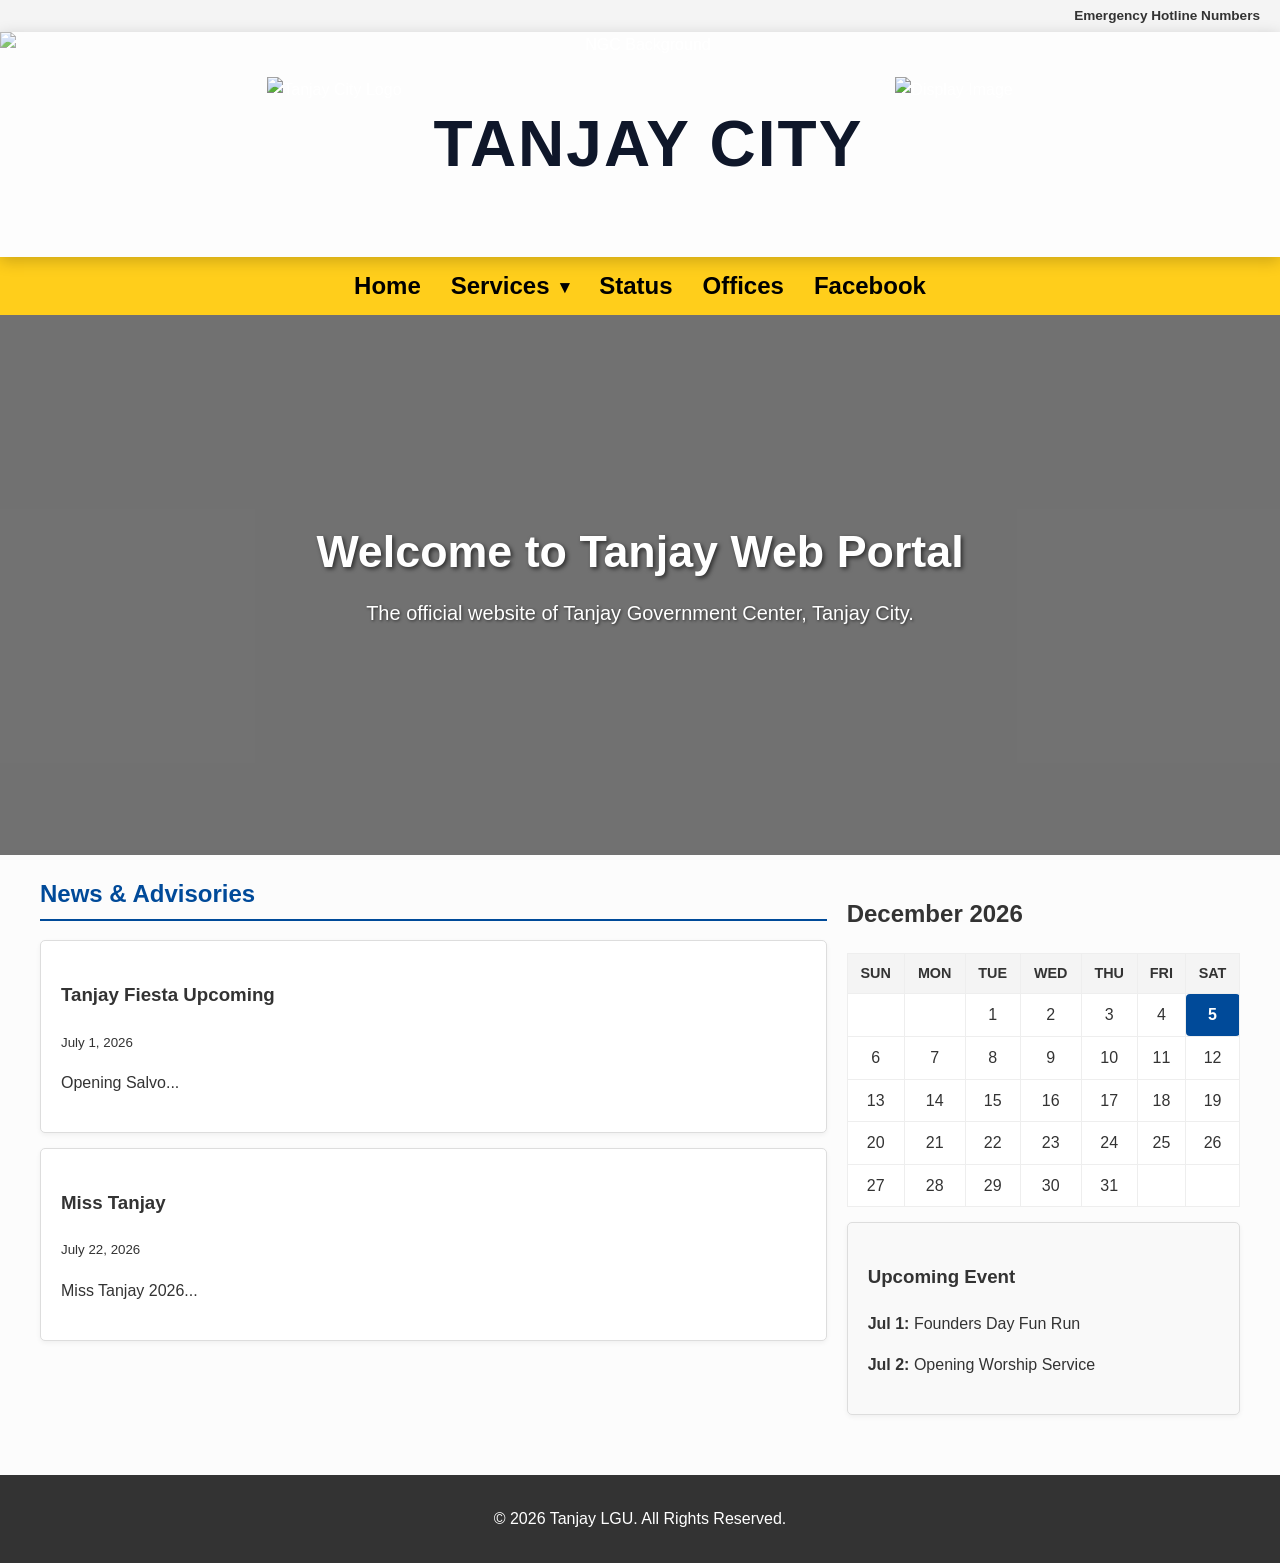
==== index.html @ e6c24093 "Update index.html" ====
<!DOCTYPE html>
<html lang="en">
<head>
    <meta charset="utf-8"/>
    <meta content="width=device-width, initial-scale=1.0" name="viewport"/>
    <title>Tanjay City | LGU Offices</title>
    <style>
        /* Base Styles */
        body { font-family: 'Segoe UI', Arial, sans-serif; margin: 0; padding: 0; line-height: 1.6; color: #333; background-color: #fcfcfc; }
        header, nav, section, footer { padding: 20px; }
        
        /* Top Utility Bar */
        .utility-bar { background: #f4f4f4; text-align: right; font-size: 0.85em; padding: 5px 20px; }
        .utility-bar a { color: #333; text-decoration: none; cursor: pointer; font-weight: bold; }
        .utility-bar a:hover { color: #d9534f; }
        
        /* --- Fixed Header Banner Container --- */
        .header-banner {
            position: relative; /* Allows the background image to anchor inside it safely */
            color: #ffffff;
            padding: 1vh 1.5vw;
            text-align: center;
            box-shadow: 0 4px 15px rgba(0, 0, 0, 0.2);
            display: flex; 
            align-items: center; 
            justify-content: center;
            height: 25vh; 
            box-sizing: border-box;
            overflow: hidden; /* Keeps the background image from spilling out of the borders */
        }

        /* Fixed Background Layer Placement */
        .header-banner .background {
            position: absolute;
            top: 0;
            left: 0;
            width: 100%;
            height: 100%;
            object-fit: cover; /* Fits the image beautifully without stretching it */
            z-index: 1; /* Sits at the bottom */
        }

        /* Subtle Light Dimmer Over the Background to ensure Text Readability */
        .header-banner::before {
            content: "";
            position: absolute;
            top: 0;
            left: 0;
            width: 100%;
            height: 100%;
            background: rgba(255, 255, 255, 0.25); 
            z-index: 2; /* Sits directly above the image */
        }

        /* Foreground Content Controls (Logos and Title) */
        .header-logo-left,
        .header-text,
        .header-logo-right {
            position: relative;
            z-index: 3; /* Forces branding to float perfectly on top */
        }

        .header-text {
            font-size: 5vw; 
            font-weight: bold; 
            letter-spacing: 2px; 
            font-family: 'Segoe UI', Impact, Arial, sans-serif; 
            color: #0f172a; /* Sleek dark blue/slate color so it stands out */
            display: flex;
            align-items: center;
            margin: 0;
            text-shadow: 1px 1px 3px rgba(255, 255, 255, 0.9); /* Gives text a light glow to remain readable over graphics */
        }

        .header-logo-left { 
            height: 15vh; 
            margin-right: 2.5vw; 
        }
        
        .header-logo-right { 
            height: 15vh; 
            margin-left: 2.5vw; 
        }

        /* Navigation */
        nav { background: #FFCE1B; color: white; display: flex; justify-content: center; align-items: center; padding: 10px 20px; }
        nav ul { list-style: none; display: flex; gap: 30px; margin: 0; padding: 0; align-items: center; }
        nav ul li a { color: black; text-decoration: none; font-weight: bold; font-size: 1.5em; transition: color 0.2s; }
        nav ul li a:hover { color: #004a99; }
        
        /* --- Video Background Hero Section --- */
        .featured { 
            position: relative;
            min-height: 60vh; 
            display: flex;
            flex-direction: column;
            justify-content: center;
            align-items: center;
            text-align: center; 
            color: white; 
            overflow: hidden; 
            padding: 60px 20px;
            box-sizing: border-box;
        }

        .video-stream-panel {
            position: absolute;
            top: 0;
            left: 0;
            width: 100%;
            height: 100%;
            z-index: 1;
        }

        .video-stream-panel video {
            width: 100%;
            height: 100%;
            object-fit: cover; 
        }

        /* Dark Overlay Filter layer to make white text pop */
        .featured::before {
            content: "";
            position: absolute;
            top: 0;
            left: 0;
            width: 100%;
            height: 100%;
            background: rgba(0, 0, 0, 0.55); 
            z-index: 2;
        }

        /* Keeps Content layered securely on top of the video canvas */
        .featured h1, 
        .featured p, 
        .featured .btn-container {
            position: relative;
            z-index: 3; 
        }

        .featured h1 { 
            font-size: 2.8em; 
            margin: 0 0 10px 0; 
            text-shadow: 2px 2px 4px rgba(0, 0, 0, 0.6); 
        }

        .featured p { 
            font-size: 1.25em; 
            margin: 0 0 25px 0; 
            text-shadow: 1px 1px 3px rgba(0, 0, 0, 0.6); 
        }

        .hero-btn {
            padding: 12px 24px; 
            background: #d9534f; 
            border: none; 
            cursor: pointer; 
            font-weight: bold; 
            font-size: 1em; 
            border-radius: 4px; 
            box-shadow: 0 2px 5px rgba(0,0,0,0.3);
        }
        .hero-btn a {
            color: white; 
            text-decoration: none;
        }
        
        /* Main Content Grid */
        .container { display: grid; grid-template-columns: 2fr 1fr; gap: 20px; padding: 20px; max-width: 1200px; margin: 0 auto; }
        .card { border: 1px solid #ddd; padding: 20px; border-radius: 5px; background: white; box-shadow: 0 2px 5px rgba(0,0,0,0.05); }
        main h2 { margin-top: 0; color: #004a99; border-bottom: 2px solid #004a99; padding-bottom: 5px; }
        
        /* Calendar/Events Styling */
        .calendar-table { width: 100%; border-collapse: collapse; margin-top: 10px; background: white; }
        .calendar-table td, .calendar-table th { border: 1px solid #eee; padding: 8px; text-align: center; }
        .calendar-table th { background-color: #f4f4f4; font-size: 0.9em; color: #333; }
        
        /* Highlight Style for Today */
        .calendar-table td.today {
            background-color: #004a99;
            color: white;
            font-weight: bold;
            border-radius: 4px;
        }
        
        /* --- Popup Modal Styles --- */
        .modal {
            display: none; 
            position: fixed; 
            z-index: 1000; 
            left: 0;
            top: 0;
            width: 100%; 
            height: 100%; 
            background-color: rgba(0,0,0,0.7); 
            justify-content: center;
            align-items: center;
        }
        .modal-content {
            background-color: #fff;
            padding: 15px;
            border-radius: 8px;
            max-width: 90%;
            max-height: 85vh;
            position: relative;
            box-shadow: 0 5px 15px rgba(0,0,0,0.3);
            text-align: center;
        }
        .modal-content img {
            max-width: 100%;
            max-height: 75vh;
            display: block;
            border-radius: 4px;
        }
        .close-btn {
            position: absolute;
            top: -15px;
            right: -15px;
            background: #d9534f;
            color: white;
            border: none;
            border-radius: 50%;
            width: 35px;
            height: 35px;
            font-size: 1.2em;
            font-weight: bold;
            cursor: pointer;
            box-shadow: 0 2px 5px rgba(0,0,0,0.2);
        }

        /* --- Dropdown Core Navigation Styling --- */
        nav ul li {
            position: relative; /* Gives the sub-menu an absolute positioning anchor */
            display: inline-block;
        }

        /* Style the little downward arrow helper icon */
        .arrow {
            font-size: 0.75em;
            margin-left: 4px;
            vertical-align: middle;
        }

        /* Hidden Dropdown Box Menu Wrapper */
        .dropdown-content {
            display: none; /* Keeps it hidden until user actions trigger it */
            position: absolute;
            background-color: #ffffff;
            min-width: 200px;
            box-shadow: 0px 8px 16px rgba(0,0,0,0.15);
            border-radius: 4px;
            top: 100%; /* Spawns it right underneath the parent button */
            left: 0;
            z-index: 100; /* Makes sure it floats way above any hero section or text grid below */
            overflow: hidden;
        }

        /* Individual Links inside the Dropdown Panel */
        .dropdown-content a {
            color: #333333 !important; /* Forces dark readable text over white panel background */
            padding: 12px 16px;
            text-decoration: none;
            display: block;
            font-size: 0.95em !important; /* Slightly smaller cleaner text than header titles */
            font-weight: normal !important;
            text-align: left;
            transition: background-color 0.2s ease;
            border-bottom: 1px solid #f0f0f0;
        }

        /* Removes line constraint on final link option inside panel */
        .dropdown-content a:last-child {
            border-bottom: none;
        }

        /* Hover effect on internal items */
        .dropdown-content a:hover {
            background-color: #f4f4f4;
            color: #004a99 !important; /* Changes text to theme blue on select hover */
        }

        /* Show the dropdown menu panel when hovering mouse cursor over the parent item */
        .dropdown:hover .dropdown-content {
            display: block;
        }

        /* Keep main item color stable while looking through list choices */
        .dropdown:hover .dropbtn {
            color: #004a99; /* Text switches highlight shade to blue overlay over gold bar background */
        }
        
        /* Footer */
        footer { background: #333; color: white; text-align: center; padding: 15px; margin-top: 40px; }
    </style>
</head>
<body>
    <!-- Top Utility Bar -->
    <div class="utility-bar">
        <a id="hotline-trigger">Emergency Hotline Numbers</a>
    </div>

    <!-- Header Banner Layout Block -->
    <header class="header-banner">
        <!-- Background Layer -->
        <img alt="NGC Background" class="background" src="https://i.imgur.com/U26gio6.jpeg"/>
        <!-- Foreground Visual Layer -->
        <img alt="Tanjay City Logo" class="header-logo-left" src="https://i.imgur.com/vXFYds0.png"/>
        <h1 class="header-text">TANJAY CITY</h1>
        <img alt="Display Image" class="header-logo-right" src="https://i.imgur.com/T9ymS5A.png"/>
    </header>

    <!-- Navigation Menu -->
    <nav>
        <ul>
            <li>
                <a href="https://jastine2010.github.io/tanjaylguportal/">Home</a>
            </li>
            <li class="dropdown">
                <a class="dropbtn" href="#">Services <span class="arrow">▾</span></a>
                <div class="dropdown-content">
                    <a href="https://script.google.com/macros/s/AKfycbyDTD_H4r44m_YBBRJgT4zbfF492GjDjPJpaq6e3dwmfSmiAVo1jAPCgNR4InbWhKlqfQ/exec" rel="noopener noreferrer" target="_blank">1. Check in</a>
                    <a href="https://script.google.com/macros/s/AKfycbyDTD_H4r44m_YBBRJgT4zbfF492GjDjPJpaq6e3dwmfSmiAVo1jAPCgNR4InbWhKlqfQ/exec?page=monitor" rel="noopener noreferrer" target="_blank">2. Queue</a>
                </div>
            </li>
            <li>
                <a href="#">Status</a>
            </li>
            <li>
                <a href="https://jastine2010.github.io/tanjaylguportal/office.html" rel="noopener noreferrer" target="_blank">Offices</a>
            </li>
            <li>
                <a href="https://www.facebook.com/OrlinoPepe" target="_blank">Facebook</a>
            </li>
        </ul>
    </nav>

    <!-- Video Hero Section Area -->
    <section class="featured">
        <div class="video-stream-panel">
            <video autoplay id="tanjayHymnVideo" loop muted playsinline>
                <source src="https://www.dropbox.com/scl/fi/sgt1urshb1cze6ee0le3a/NGC.mp4?rlkey=gkam4h6v40oewkpb74sz9y3fw&amp;st=ze09bomr&amp;raw=1" type="video/mp4"/>
                Your browser does not support the video tag.
            </video>
        </div>
        <h1>Welcome to Tanjay Web Portal</h1>
        <p>The official website of Tanjay Government Center, Tanjay City.</p>
    </section>

    <!-- Main Dynamic Container Grid Content -->
    <div class="container">
        <main>
            <h2>News &amp; Advisories</h2>
            <div class="card">
                <h3>Tanjay Fiesta Upcoming</h3>
                <p><small>July 1, 2026</small></p>
                <p>Opening Salvo...</p>
            </div>
            <div class="card" style="margin-top: 15px;">
                <h3>Miss Tanjay</h3>
                <p><small>July 22, 2026</small></p>
                <p>Miss Tanjay 2026...</p>
            </div>
        </main>
        
        <aside>
            <h2 id="calendar-month-year">Calendar</h2>
            <table class="calendar-table">
                <thead>
                    <tr>
                        <th>SUN</th>
                        <th>MON</th>
                        <th>TUE</th>
                        <th>WED</th>
                        <th>THU</th>
                        <th>FRI</th>
                        <th>SAT</th>
                    </tr>
                </thead>
                <tbody id="calendar-body"></tbody>
            </table>
            <div class="card" style="margin-top: 15px; background: #f9f9f9;">
                <h3>Upcoming Event</h3>
                <p><strong>Jul 1:</strong> Founders Day Fun Run</p>
                <p><strong>Jul 2:</strong> Opening Worship Service</p>
            </div>
        </aside>
    </div>

    <!-- Hidden Activation Modal Wrapper -->
    <div class="modal" id="hotline-modal">
        <div class="modal-content">
            <button class="close-btn" id="close-modal">×</button>
            <img alt="Emergency Hotline Numbers" src="https://i.imgur.com/g1ypPb7.jpeg"/>
        </div>
    </div>

    <footer>
        <p>© 2026 Tanjay LGU. All Rights Reserved.</p>
    </footer>

    <!-- Logic Engine Script -->
    <script src="js/script.js"></script>
    <script>
        document.addEventListener("DOMContentLoaded", function() {
            // --- Modal Activation Elements & Logic ---
            const modal = document.getElementById("hotline-modal");
            const trigger = document.getElementById("hotline-trigger");
            const closeBtn = document.getElementById("close-modal");

            trigger.addEventListener("click", function(e) {
                e.preventDefault();
                modal.style.display = "flex";
            });

            closeBtn.addEventListener("click", function() {
                modal.style.display = "none";
            });

            window.addEventListener("click", function(e) {
                if (e.target === modal) {
                    modal.style.display = "none";
                }
            });

            // --- Dynamic Auto-Calendar Logic Engine ---
            const now = new Date();
            const year = now.getFullYear();
            const month = now.getMonth(); 
            const today = now.getDate();

            const monthNames = ["January", "February", "March", "April", "May", "June", 
                                "July", "August", "September", "October", "November", "December"];
            
            document.getElementById("calendar-month-year").textContent = `${monthNames[month]} ${year}`;

            const calendarBody = document.getElementById("calendar-body");
            calendarBody.innerHTML = ""; 

            const firstDayIndex = new Date(year, month, 1).getDay();
            const totalDays = new Date(year, month + 1, 0).getDate();

            let dateCounter = 1;
            
            for (let i = 0; i < 6; i++) {
                let row = document.createElement("tr");
                let hasCells = false;

                for (let j = 0; j < 7; j++) {
                    let cell = document.createElement("td");

                    if (i === 0 && j < firstDayIndex) {
                        cell.textContent = "";
                    } else if (dateCounter > totalDays) {
                        cell.textContent = "";
                    } else {
                        cell.textContent = dateCounter;
                        
                        if (dateCounter === today) {
                            cell.classList.add("today");
                        }
                        dateCounter++;
                        hasCells = true;
                    }
                    row.appendChild(cell);
                }

                if (hasCells || i === 0) {
                    calendarBody.appendChild(row);
                }
                if (dateCounter > totalDays) break;
            }
        });
    </script>
</body>
</html>
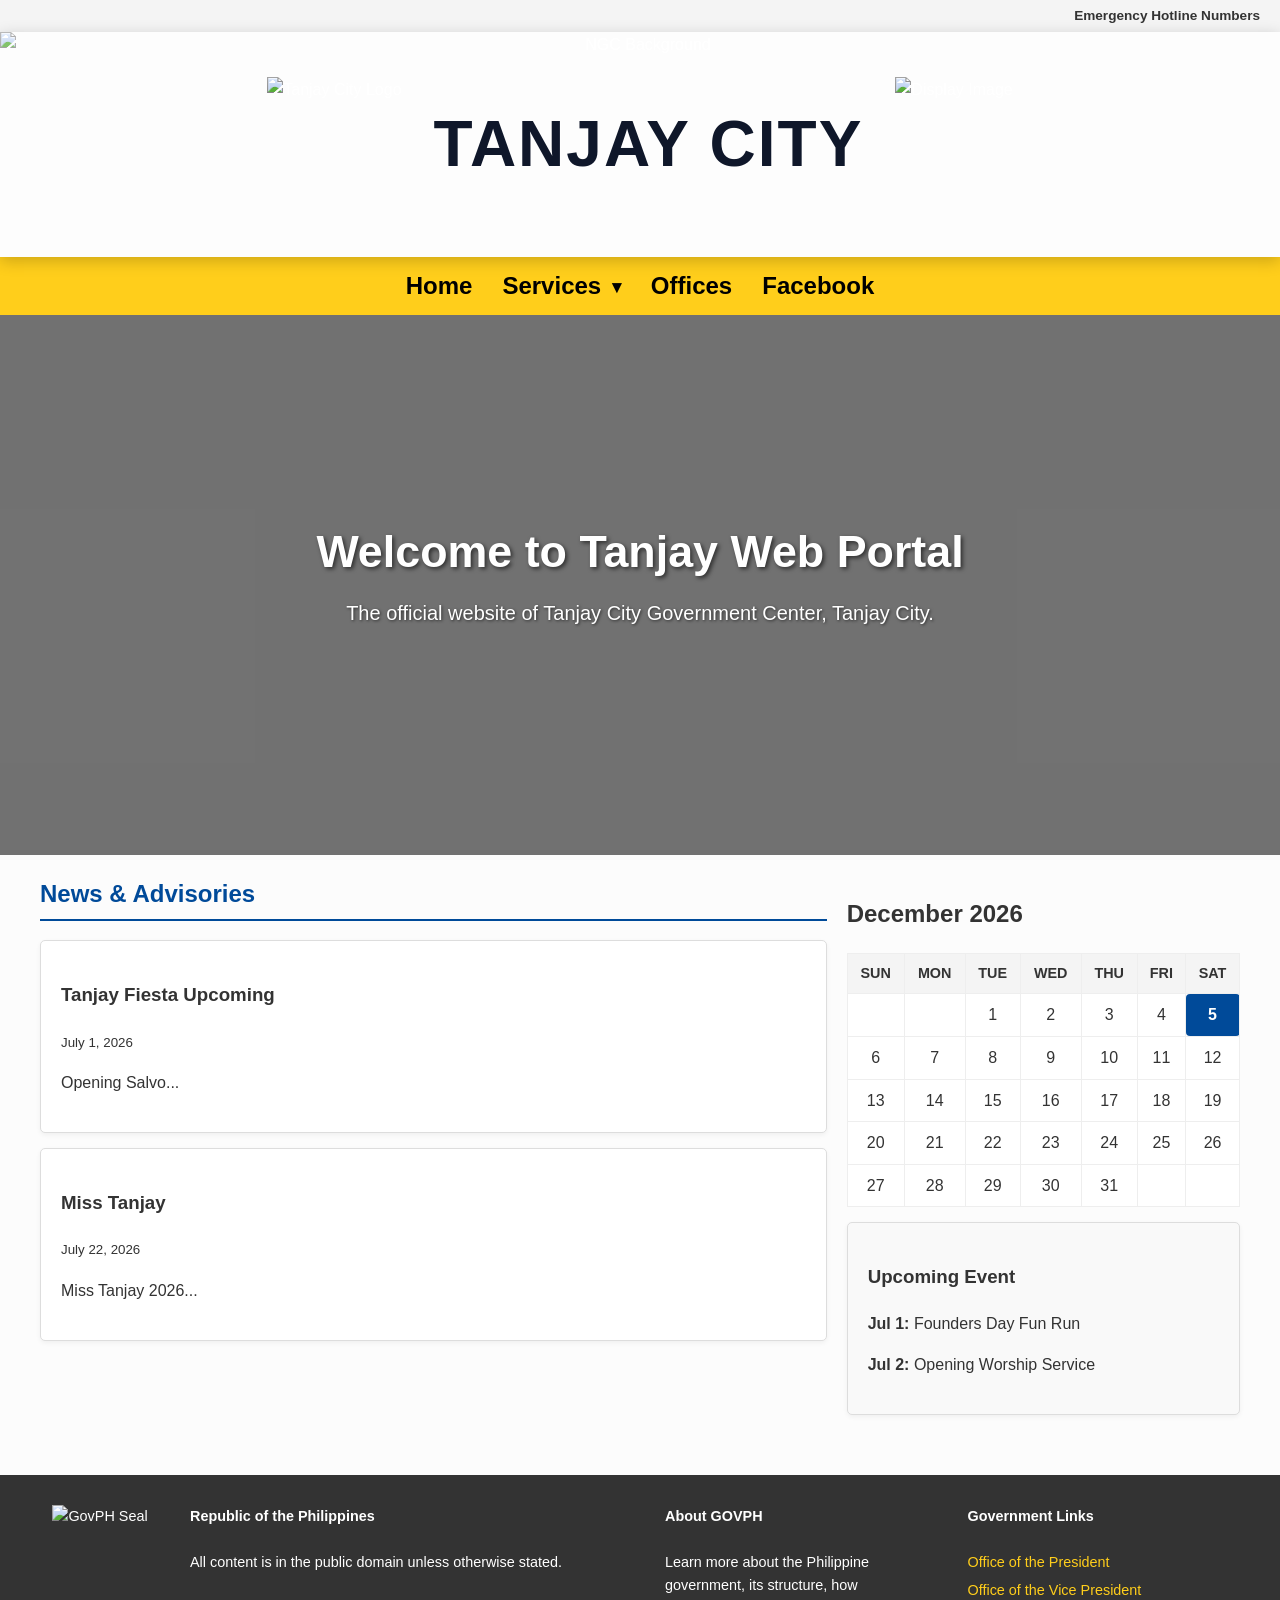
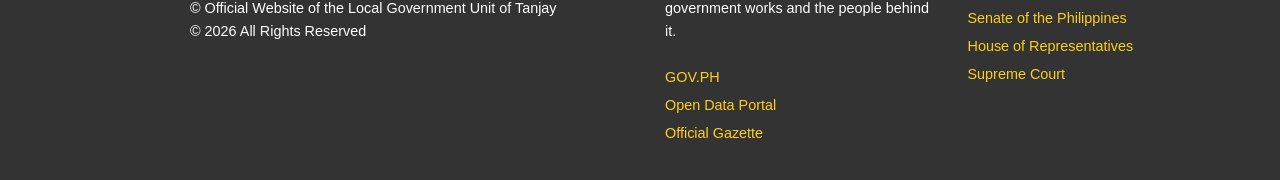
==== commit 0fc36f22: "Update index.html" ====
--- a/index.html
+++ b/index.html
@@ -1,8 +1,8 @@
 <!DOCTYPE html>
 <html lang="en">
 <head>
-    <meta charset="utf-8"/>
-    <meta content="width=device-width, initial-scale=1.0" name="viewport"/>
+    <meta charset="UTF-8">
+    <meta name="viewport" content="width=device-width, initial-scale=1.0">
     <title>Tanjay City | LGU Offices</title>
     <style>
         /* Base Styles */
@@ -16,7 +16,7 @@
         
         /* --- Fixed Header Banner Container --- */
         .header-banner {
-            position: relative; /* Allows the background image to anchor inside it safely */
+            position: relative;
             color: #ffffff;
             padding: 1vh 1.5vw;
             text-align: center;
@@ -26,7 +26,7 @@
             justify-content: center;
             height: 25vh; 
             box-sizing: border-box;
-            overflow: hidden; /* Keeps the background image from spilling out of the borders */
+            overflow: hidden;
         }
 
         /* Fixed Background Layer Placement */
@@ -36,11 +36,11 @@
             left: 0;
             width: 100%;
             height: 100%;
-            object-fit: cover; /* Fits the image beautifully without stretching it */
-            z-index: 1; /* Sits at the bottom */
-        }
-
-        /* Subtle Light Dimmer Over the Background to ensure Text Readability */
+            object-fit: cover;
+            z-index: 1;
+        }
+
+        /* Subtle Light Dimmer Over the Background */
         .header-banner::before {
             content: "";
             position: absolute;
@@ -49,15 +49,13 @@
             width: 100%;
             height: 100%;
             background: rgba(255, 255, 255, 0.25); 
-            z-index: 2; /* Sits directly above the image */
+            z-index: 2;
         }
 
         /* Foreground Content Controls (Logos and Title) */
-        .header-logo-left,
-        .header-text,
-        .header-logo-right {
+        .header-logo-left, .header-text, .header-logo-right {
             position: relative;
-            z-index: 3; /* Forces branding to float perfectly on top */
+            z-index: 3;
         }
 
         .header-text {
@@ -65,24 +63,17 @@
             font-weight: bold; 
             letter-spacing: 2px; 
             font-family: 'Segoe UI', Impact, Arial, sans-serif; 
-            color: #0f172a; /* Sleek dark blue/slate color so it stands out */
+            color: #0f172a;
             display: flex;
             align-items: center;
             margin: 0;
-            text-shadow: 1px 1px 3px rgba(255, 255, 255, 0.9); /* Gives text a light glow to remain readable over graphics */
-        }
-
-        .header-logo-left { 
-            height: 15vh; 
-            margin-right: 2.5vw; 
-        }
-        
-        .header-logo-right { 
-            height: 15vh; 
-            margin-left: 2.5vw; 
-        }
-
-        /* Navigation */
+            text-shadow: 1px 1px 3px rgba(255, 255, 255, 0.9);
+        }
+
+        .header-logo-left { height: 15vh; margin-right: 2.5vw; }
+        .header-logo-right { height: 15vh; margin-left: 2.5vw; }
+
+        /* Navigation Menu Options */
         nav { background: #FFCE1B; color: white; display: flex; justify-content: center; align-items: center; padding: 10px 20px; }
         nav ul { list-style: none; display: flex; gap: 30px; margin: 0; padding: 0; align-items: center; }
         nav ul li a { color: black; text-decoration: none; font-weight: bold; font-size: 1.5em; transition: color 0.2s; }
@@ -118,7 +109,6 @@
             object-fit: cover; 
         }
 
-        /* Dark Overlay Filter layer to make white text pop */
         .featured::before {
             content: "";
             position: absolute;
@@ -130,10 +120,7 @@
             z-index: 2;
         }
 
-        /* Keeps Content layered securely on top of the video canvas */
-        .featured h1, 
-        .featured p, 
-        .featured .btn-container {
+        .featured h1, .featured p {
             position: relative;
             z-index: 3; 
         }
@@ -149,207 +136,102 @@
             margin: 0 0 25px 0; 
             text-shadow: 1px 1px 3px rgba(0, 0, 0, 0.6); 
         }
-
-        .hero-btn {
-            padding: 12px 24px; 
-            background: #d9534f; 
-            border: none; 
-            cursor: pointer; 
-            font-weight: bold; 
-            font-size: 1em; 
-            border-radius: 4px; 
-            box-shadow: 0 2px 5px rgba(0,0,0,0.3);
-        }
-        .hero-btn a {
-            color: white; 
-            text-decoration: none;
-        }
-        
-        /* Main Content Grid */
+        
+        /* Main Grid Content Layout */
         .container { display: grid; grid-template-columns: 2fr 1fr; gap: 20px; padding: 20px; max-width: 1200px; margin: 0 auto; }
         .card { border: 1px solid #ddd; padding: 20px; border-radius: 5px; background: white; box-shadow: 0 2px 5px rgba(0,0,0,0.05); }
         main h2 { margin-top: 0; color: #004a99; border-bottom: 2px solid #004a99; padding-bottom: 5px; }
         
-        /* Calendar/Events Styling */
+        /* Calendar Framework Styles */
         .calendar-table { width: 100%; border-collapse: collapse; margin-top: 10px; background: white; }
         .calendar-table td, .calendar-table th { border: 1px solid #eee; padding: 8px; text-align: center; }
-        .calendar-table th { background-color: #f4f4f4; font-size: 0.9em; color: #333; }
-        
-        /* Highlight Style for Today */
-        .calendar-table td.today {
-            background-color: #004a99;
-            color: white;
-            font-weight: bold;
-            border-radius: 4px;
-        }
-        
-        /* --- Popup Modal Styles --- */
+        .calendar-table th { background-color: #f4f4f4; font-size: 0.9em; }
+        .calendar-table td.today { background-color: #004a99; color: white; font-weight: bold; border-radius: 4px; }
+        
+        /* Modal Window Layout */
         .modal {
-            display: none; 
-            position: fixed; 
-            z-index: 1000; 
-            left: 0;
-            top: 0;
-            width: 100%; 
-            height: 100%; 
-            background-color: rgba(0,0,0,0.7); 
-            justify-content: center;
-            align-items: center;
+            display: none; position: fixed; z-index: 1000; left: 0; top: 0; width: 100%; height: 100%; 
+            background-color: rgba(0,0,0,0.7); justify-content: center; align-items: center;
         }
         .modal-content {
-            background-color: #fff;
-            padding: 15px;
-            border-radius: 8px;
-            max-width: 90%;
-            max-height: 85vh;
-            position: relative;
-            box-shadow: 0 5px 15px rgba(0,0,0,0.3);
-            text-align: center;
-        }
-        .modal-content img {
-            max-width: 100%;
-            max-height: 75vh;
-            display: block;
-            border-radius: 4px;
-        }
+            background-color: #fff; padding: 15px; border-radius: 8px; max-width: 90%; max-height: 85vh;
+            position: relative; box-shadow: 0 5px 15px rgba(0,0,0,0.3); text-align: center;
+        }
+        .modal-content img { max-width: 100%; max-height: 75vh; display: block; border-radius: 4px; }
         .close-btn {
-            position: absolute;
-            top: -15px;
-            right: -15px;
-            background: #d9534f;
-            color: white;
-            border: none;
-            border-radius: 50%;
-            width: 35px;
-            height: 35px;
-            font-size: 1.2em;
-            font-weight: bold;
-            cursor: pointer;
-            box-shadow: 0 2px 5px rgba(0,0,0,0.2);
-        }
-
-        /* --- Dropdown Core Navigation Styling --- */
-        nav ul li {
-            position: relative; /* Gives the sub-menu an absolute positioning anchor */
-            display: inline-block;
-        }
-
-        /* Style the little downward arrow helper icon */
-        .arrow {
-            font-size: 0.75em;
-            margin-left: 4px;
-            vertical-align: middle;
-        }
-
-        /* Hidden Dropdown Box Menu Wrapper */
+            position: absolute; top: -15px; right: -15px; background: #d9534f; color: white; border: none;
+            border-radius: 50%; width: 35px; height: 35px; font-size: 1.2em; font-weight: bold; cursor: pointer;
+        }
+
+        /* Dropdown Navigation System */
+        nav ul li { position: relative; display: inline-block; }
+        .arrow { font-size: 0.75em; margin-left: 4px; vertical-align: middle; }
         .dropdown-content {
-            display: none; /* Keeps it hidden until user actions trigger it */
-            position: absolute;
-            background-color: #ffffff;
-            min-width: 200px;
-            box-shadow: 0px 8px 16px rgba(0,0,0,0.15);
-            border-radius: 4px;
-            top: 100%; /* Spawns it right underneath the parent button */
-            left: 0;
-            z-index: 100; /* Makes sure it floats way above any hero section or text grid below */
-            overflow: hidden;
-        }
-
-        /* Individual Links inside the Dropdown Panel */
+            display: none; position: absolute; background-color: #ffffff; min-width: 200px;
+            box-shadow: 0px 8px 16px rgba(0,0,0,0.15); border-radius: 4px; top: 100%; left: 0; z-index: 100; overflow: hidden;
+        }
         .dropdown-content a {
-            color: #333333 !important; /* Forces dark readable text over white panel background */
-            padding: 12px 16px;
-            text-decoration: none;
-            display: block;
-            font-size: 0.95em !important; /* Slightly smaller cleaner text than header titles */
-            font-weight: normal !important;
-            text-align: left;
-            transition: background-color 0.2s ease;
-            border-bottom: 1px solid #f0f0f0;
-        }
-
-        /* Removes line constraint on final link option inside panel */
-        .dropdown-content a:last-child {
-            border-bottom: none;
-        }
-
-        /* Hover effect on internal items */
-        .dropdown-content a:hover {
-            background-color: #f4f4f4;
-            color: #004a99 !important; /* Changes text to theme blue on select hover */
-        }
-
-        /* Show the dropdown menu panel when hovering mouse cursor over the parent item */
-        .dropdown:hover .dropdown-content {
-            display: block;
-        }
-
-        /* Keep main item color stable while looking through list choices */
-        .dropdown:hover .dropbtn {
-            color: #004a99; /* Text switches highlight shade to blue overlay over gold bar background */
-        }
-        
-        /* Footer */
-        footer { background: #333; color: white; text-align: center; padding: 15px; margin-top: 40px; }
+            color: #333333 !important; padding: 12px 16px; text-decoration: none; display: block;
+            font-size: 0.95em !important; font-weight: normal !important; text-align: left; border-bottom: 1px solid #f0f0f0;
+        }
+        .dropdown-content a:last-child { border-bottom: none; }
+        .dropdown-content a:hover { background-color: #f4f4f4; color: #004a99 !important; }
+        .dropdown:hover .dropdown-content { display: block; }
+        .dropdown:hover .dropbtn { color: #004a99; }
+
+        /* GovPH Multi-column Footer Layout Styling */
+        footer { background: #333; color: white; padding: 30px 20px; margin-top: 40px; font-size: 0.9em; }
+        .govph { display: flex; flex-wrap: wrap; gap: 30px; max-width: 1200px; margin: 0 auto; text-align: left; }
+        .govph .columna { flex: 0 1 120px; text-align: center; }
+        .govph .columna img { max-width: 100px; height: auto; }
+        .govph .columnb { flex: 2 1 300px; }
+        .govph .columnc, .govph .columnd { flex: 1 1 200px; }
+        .govph a { color: #FFCE1B; text-decoration: none; display: inline-block; margin-bottom: 5px; }
+        .govph a:hover { text-decoration: underline; }
     </style>
 </head>
 <body>
-    <!-- Top Utility Bar -->
+
     <div class="utility-bar">
         <a id="hotline-trigger">Emergency Hotline Numbers</a>
     </div>
 
-    <!-- Header Banner Layout Block -->
     <header class="header-banner">
-        <!-- Background Layer -->
-        <img alt="NGC Background" class="background" src="https://i.imgur.com/U26gio6.jpeg"/>
-        <!-- Foreground Visual Layer -->
-        <img alt="Tanjay City Logo" class="header-logo-left" src="https://i.imgur.com/vXFYds0.png"/>
+        <img src="https://i.imgur.com/U26gio6.jpeg" alt="NGC Background" class="background">
+        <img src="https://i.imgur.com/vXFYds0.png" alt="Tanjay City Logo" class="header-logo-left">
         <h1 class="header-text">TANJAY CITY</h1>
-        <img alt="Display Image" class="header-logo-right" src="https://i.imgur.com/T9ymS5A.png"/>
+        <img src="https://i.imgur.com/T9ymS5A.png" alt="Display Image" class="header-logo-right">
     </header>
 
-    <!-- Navigation Menu -->
     <nav>
         <ul>
-            <li>
-                <a href="https://jastine2010.github.io/tanjaylguportal/">Home</a>
-            </li>
+            <li><a href="https://jastine2010.github.io/tanjaylguportal/">Home</a></li>
             <li class="dropdown">
-                <a class="dropbtn" href="#">Services <span class="arrow">▾</span></a>
+                <a href="#" class="dropbtn">Services <span class="arrow">&#9662;</span></a>
                 <div class="dropdown-content">
-                    <a href="https://script.google.com/macros/s/AKfycbyDTD_H4r44m_YBBRJgT4zbfF492GjDjPJpaq6e3dwmfSmiAVo1jAPCgNR4InbWhKlqfQ/exec" rel="noopener noreferrer" target="_blank">1. Check in</a>
-                    <a href="https://script.google.com/macros/s/AKfycbyDTD_H4r44m_YBBRJgT4zbfF492GjDjPJpaq6e3dwmfSmiAVo1jAPCgNR4InbWhKlqfQ/exec?page=monitor" rel="noopener noreferrer" target="_blank">2. Queue</a>
+                    <a href="https://script.google.com/macros/s/AKfycbyDTD_H4r44m_YBBRJgT4zbfF492GjDjPJpaq6e3dwmfSmiAVo1jAPCgNR4InbWhKlqfQ/exec" target="_blank" rel="noopener noreferrer">1. Check in</a>
+                    <a href="https://script.google.com/macros/s/AKfycbyDTD_H4r44m_YBBRJgT4zbfF492GjDjPJpaq6e3dwmfSmiAVo1jAPCgNR4InbWhKlqfQ/exec?page=monitor" target="_blank" rel="noopener noreferrer">2. Queue</a>
                 </div>
             </li>
-            <li>
-                <a href="#">Status</a>
-            </li>
-            <li>
-                <a href="https://jastine2010.github.io/tanjaylguportal/office.html" rel="noopener noreferrer" target="_blank">Offices</a>
-            </li>
-            <li>
-                <a href="https://www.facebook.com/OrlinoPepe" target="_blank">Facebook</a>
-            </li>
+            <li><a href="https://jastine2010.github.io/tanjaylguportal/office.html">Offices</a></li>
+            <li><a href="https://www.facebook.com/OrlinoPepe" target="_blank">Facebook</a></li>
         </ul>
     </nav>
 
-    <!-- Video Hero Section Area -->
     <section class="featured">
         <div class="video-stream-panel">
-            <video autoplay id="tanjayHymnVideo" loop muted playsinline>
-                <source src="https://www.dropbox.com/scl/fi/sgt1urshb1cze6ee0le3a/NGC.mp4?rlkey=gkam4h6v40oewkpb74sz9y3fw&amp;st=ze09bomr&amp;raw=1" type="video/mp4"/>
+            <video id="tanjayHymnVideo" playsinline autoplay muted loop>
+                <source src="https://www.dropbox.com/scl/fi/sgt1urshb1cze6ee0le3a/NGC.mp4?rlkey=gkam4h6v40oewkpb74sz9y3fw&st=ze09bomr&raw=1" type="video/mp4">
                 Your browser does not support the video tag.
             </video>
         </div>
         <h1>Welcome to Tanjay Web Portal</h1>
-        <p>The official website of Tanjay Government Center, Tanjay City.</p>
+        <p>The official website of Tanjay City Government Center, Tanjay City.</p>
     </section>
 
-    <!-- Main Dynamic Container Grid Content -->
     <div class="container">
         <main>
-            <h2>News &amp; Advisories</h2>
+            <h2>News & Advisories</h2>
             <div class="card">
                 <h3>Tanjay Fiesta Upcoming</h3>
                 <p><small>July 1, 2026</small></p>
@@ -361,20 +243,12 @@
                 <p>Miss Tanjay 2026...</p>
             </div>
         </main>
-        
+
         <aside>
             <h2 id="calendar-month-year">Calendar</h2>
             <table class="calendar-table">
                 <thead>
-                    <tr>
-                        <th>SUN</th>
-                        <th>MON</th>
-                        <th>TUE</th>
-                        <th>WED</th>
-                        <th>THU</th>
-                        <th>FRI</th>
-                        <th>SAT</th>
-                    </tr>
+                    <tr><th>SUN</th><th>MON</th><th>TUE</th><th>WED</th><th>THU</th><th>FRI</th><th>SAT</th></tr>
                 </thead>
                 <tbody id="calendar-body"></tbody>
             </table>
@@ -386,23 +260,45 @@
         </aside>
     </div>
 
-    <!-- Hidden Activation Modal Wrapper -->
-    <div class="modal" id="hotline-modal">
+    <div id="hotline-modal" class="modal">
         <div class="modal-content">
-            <button class="close-btn" id="close-modal">×</button>
-            <img alt="Emergency Hotline Numbers" src="https://i.imgur.com/g1ypPb7.jpeg"/>
+            <button class="close-btn" id="close-modal">&times;</button>
+            <img src="https://i.imgur.com/g1ypPb7.jpeg" alt="Emergency Hotline Numbers">
         </div>
     </div>
 
     <footer>
-        <p>© 2026 Tanjay LGU. All Rights Reserved.</p>
+        <div class="govph">
+            <div class="columna">
+                <img src="https://www.bayawancity.gov.ph/_images/republika.webp" alt="GovPH Seal">
+            </div>
+            <div class="columnb">
+                <strong>Republic of the Philippines</strong><br><br>
+                All content is in the public domain unless otherwise stated.<br><br>
+                © Official Website of the Local Government Unit of Tanjay<br>
+                © 2026 All Rights Reserved
+            </div>
+            <div class="columnc">
+                <strong>About GOVPH</strong><br><br>
+                Learn more about the Philippine government, its structure, how government works and the people behind it.<br><br>
+                <a href="https://www.gov.ph/">GOV.PH</a><br>
+                <a href="https://www.gov.ph/data">Open Data Portal</a><br>
+                <a href="https://www.officialgazette.gov.ph">Official Gazette</a>
+            </div>
+            <div class="columnd">
+                <strong>Government Links</strong><br><br>
+                <a href="https://op-proper.gov.ph/">Office of the President</a><br>
+                <a href="https://ovp.gov.ph/">Office of the Vice President</a><br>
+                <a href="https://www.senate.gov.ph/">Senate of the Philippines</a><br>
+                <a href="https://www.congress.gov.ph/">House of Representatives</a><br>
+                <a href="https://sc.judiciary.gov.ph/">Supreme Court</a>
+            </div>
+        </div>
     </footer>
 
-    <!-- Logic Engine Script -->
-    <script src="js/script.js"></script>
     <script>
         document.addEventListener("DOMContentLoaded", function() {
-            // --- Modal Activation Elements & Logic ---
+            // Hotlines Modal Logic
             const modal = document.getElementById("hotline-modal");
             const trigger = document.getElementById("hotline-trigger");
             const closeBtn = document.getElementById("close-modal");
@@ -411,62 +307,46 @@
                 e.preventDefault();
                 modal.style.display = "flex";
             });
-
             closeBtn.addEventListener("click", function() {
                 modal.style.display = "none";
             });
-
             window.addEventListener("click", function(e) {
-                if (e.target === modal) {
-                    modal.style.display = "none";
-                }
+                if (e.target === modal) { modal.style.display = "none"; }
             });
 
-            // --- Dynamic Auto-Calendar Logic Engine ---
+            // Dynamic Auto-Calendar Engine
             const now = new Date();
             const year = now.getFullYear();
             const month = now.getMonth(); 
             const today = now.getDate();
-
-            const monthNames = ["January", "February", "March", "April", "May", "June", 
-                                "July", "August", "September", "October", "November", "December"];
+            const monthNames = ["January", "February", "March", "April", "May", "June", "July", "August", "September", "October", "November", "December"];
             
             document.getElementById("calendar-month-year").textContent = `${monthNames[month]} ${year}`;
-
             const calendarBody = document.getElementById("calendar-body");
             calendarBody.innerHTML = ""; 
 
             const firstDayIndex = new Date(year, month, 1).getDay();
             const totalDays = new Date(year, month + 1, 0).getDate();
-
             let dateCounter = 1;
             
             for (let i = 0; i < 6; i++) {
                 let row = document.createElement("tr");
                 let hasCells = false;
-
                 for (let j = 0; j < 7; j++) {
                     let cell = document.createElement("td");
-
                     if (i === 0 && j < firstDayIndex) {
                         cell.textContent = "";
                     } else if (dateCounter > totalDays) {
                         cell.textContent = "";
                     } else {
                         cell.textContent = dateCounter;
-                        
-                        if (dateCounter === today) {
-                            cell.classList.add("today");
-                        }
+                        if (dateCounter === today) { cell.classList.add("today"); }
                         dateCounter++;
                         hasCells = true;
                     }
                     row.appendChild(cell);
                 }
-
-                if (hasCells || i === 0) {
-                    calendarBody.appendChild(row);
-                }
+                if (hasCells || i === 0) { calendarBody.appendChild(row); }
                 if (dateCounter > totalDays) break;
             }
         });
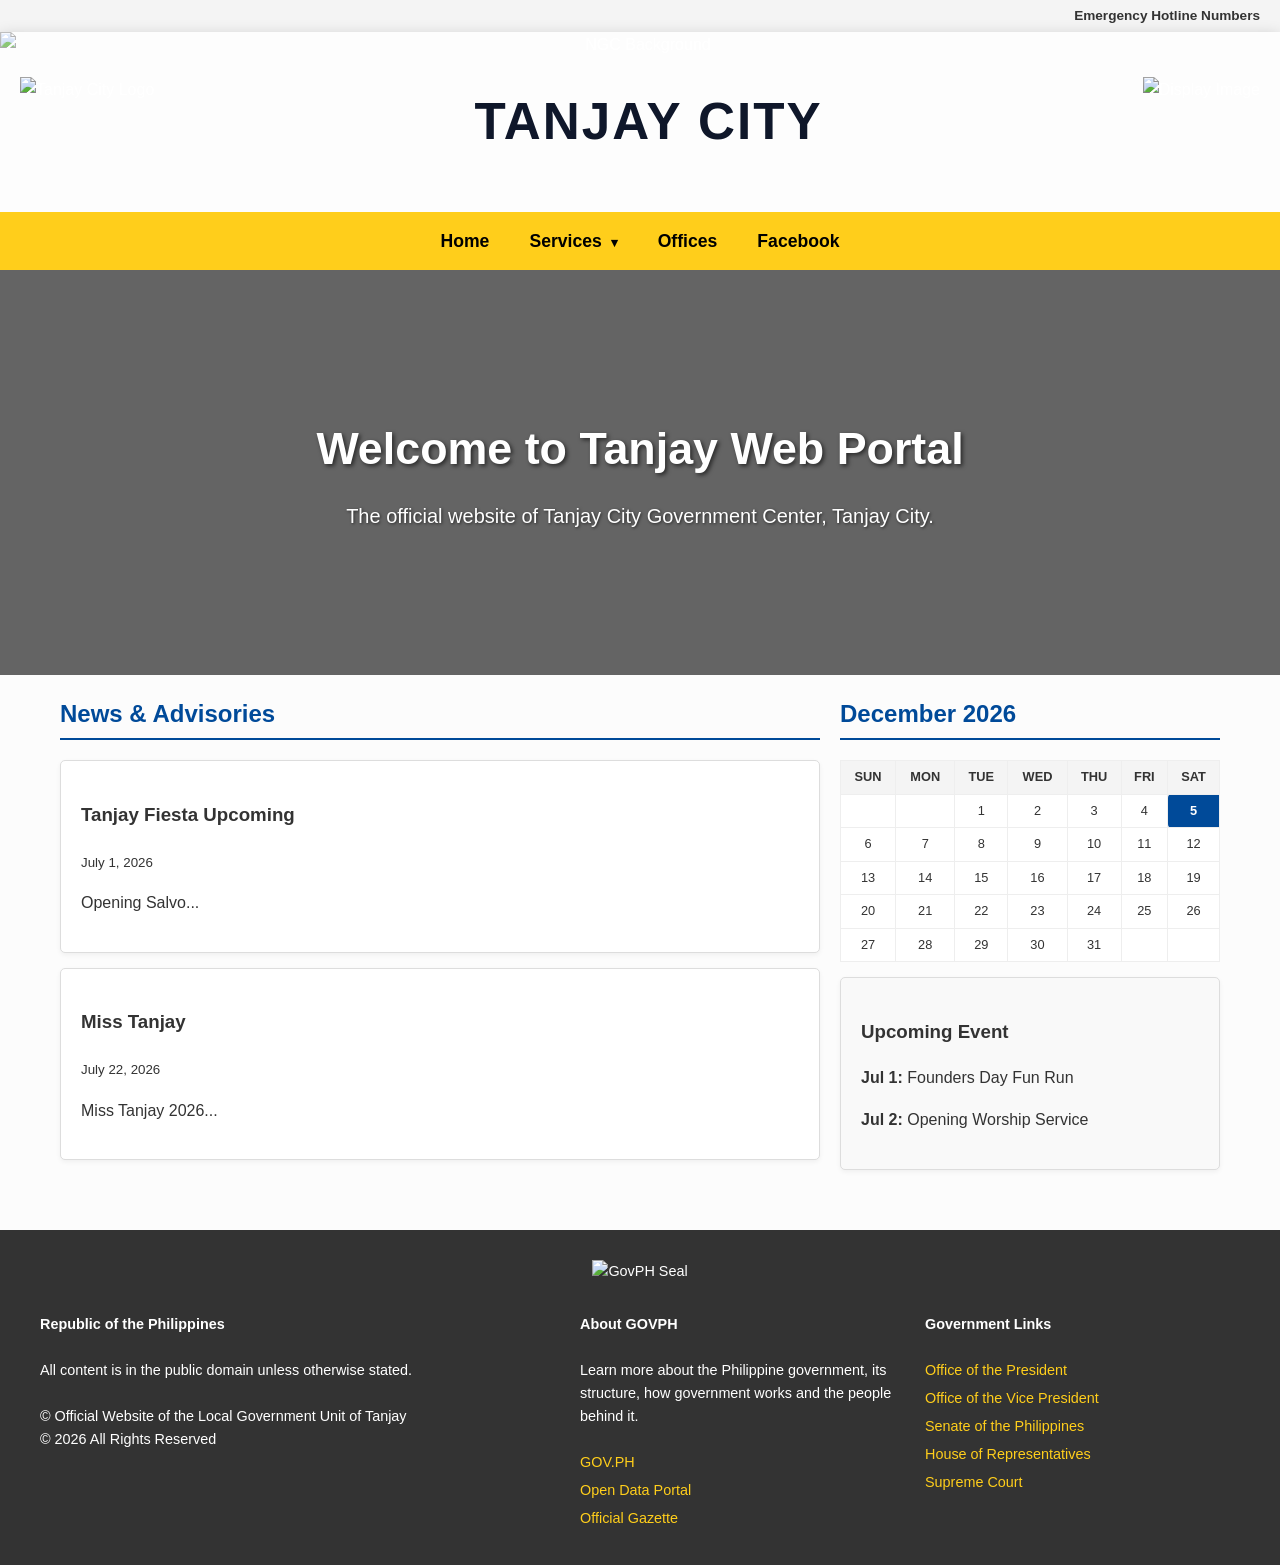
==== commit bc2d7c0f: "Update index.html" ====
--- a/index.html
+++ b/index.html
@@ -14,19 +14,20 @@
         .utility-bar a { color: #333; text-decoration: none; cursor: pointer; font-weight: bold; }
         .utility-bar a:hover { color: #d9534f; }
         
-        /* --- Fixed Header Banner Container --- */
+        /* --- Enhanced Header Banner Container --- */
         .header-banner {
             position: relative;
             color: #ffffff;
-            padding: 1vh 1.5vw;
+            padding: 20px;
             text-align: center;
             box-shadow: 0 4px 15px rgba(0, 0, 0, 0.2);
             display: flex; 
             align-items: center; 
-            justify-content: center;
-            height: 25vh; 
+            justify-content: space-between;
+            min-height: 180px; 
             box-sizing: border-box;
             overflow: hidden;
+            flex-wrap: wrap;
         }
 
         /* Fixed Background Layer Placement */
@@ -48,7 +49,7 @@
             left: 0;
             width: 100%;
             height: 100%;
-            background: rgba(255, 255, 255, 0.25); 
+            background: rgba(255, 255, 255, 0.3); 
             z-index: 2;
         }
 
@@ -59,30 +60,49 @@
         }
 
         .header-text {
-            font-size: 5vw; 
+            font-size: clamp(1.8em, 4vw, 3.5em); 
             font-weight: bold; 
             letter-spacing: 2px; 
             font-family: 'Segoe UI', Impact, Arial, sans-serif; 
             color: #0f172a;
-            display: flex;
-            align-items: center;
-            margin: 0;
+            margin: 10px auto;
             text-shadow: 1px 1px 3px rgba(255, 255, 255, 0.9);
-        }
-
-        .header-logo-left { height: 15vh; margin-right: 2.5vw; }
-        .header-logo-right { height: 15vh; margin-left: 2.5vw; }
-
-        /* Navigation Menu Options */
-        nav { background: #FFCE1B; color: white; display: flex; justify-content: center; align-items: center; padding: 10px 20px; }
-        nav ul { list-style: none; display: flex; gap: 30px; margin: 0; padding: 0; align-items: center; }
-        nav ul li a { color: black; text-decoration: none; font-weight: bold; font-size: 1.5em; transition: color 0.2s; }
+            text-align: center;
+            flex: 1;
+        }
+
+        .header-logo-left, .header-logo-right { height: 90px; width: auto; max-width: 100%; object-fit: contain; }
+
+        /* --- Mobile-Friendly Navigation Menu --- */
+        nav { background: #FFCE1B; color: black; padding: 0 20px; position: relative; z-index: 100; }
+        
+        /* Hide Mobile Checkbox */
+        .menu-toggle { display: none; }
+        .hamburger { display: none; cursor: pointer; padding: 15px 0; font-size: 1.5em; font-weight: bold; }
+
+        nav ul { list-style: none; display: flex; gap: 20px; margin: 0; padding: 0; align-items: center; justify-content: center; }
+        nav ul li { position: relative; }
+        nav ul li a { color: black; text-decoration: none; font-weight: bold; font-size: 1.1em; display: block; padding: 15px 10px; transition: color 0.2s; }
         nav ul li a:hover { color: #004a99; }
         
-        /* --- Video Background Hero Section --- */
+        /* Dropdown Navigation System */
+        .arrow { font-size: 0.75em; margin-left: 4px; vertical-align: middle; }
+        .dropdown-content {
+            display: none; position: absolute; background-color: #ffffff; min-width: 200px;
+            box-shadow: 0px 8px 16px rgba(0,0,0,0.15); border-radius: 4px; top: 100%; left: 0; z-index: 100; overflow: hidden;
+        }
+        .dropdown-content a {
+            color: #333333 !important; padding: 12px 16px; text-decoration: none; display: block;
+            font-size: 0.95em !important; font-weight: normal !important; text-align: left; border-bottom: 1px solid #f0f0f0;
+        }
+        .dropdown-content a:last-child { border-bottom: none; }
+        .dropdown-content a:hover { background-color: #f4f4f4; color: #004a99 !important; }
+        .dropdown:hover .dropdown-content { display: block; }
+        
+        /* --- Video Background Hero Section Area --- */
         .featured { 
             position: relative;
-            min-height: 60vh; 
+            min-height: 45vh; 
             display: flex;
             flex-direction: column;
             justify-content: center;
@@ -90,104 +110,81 @@
             text-align: center; 
             color: white; 
             overflow: hidden; 
-            padding: 60px 20px;
+            padding: 40px 20px;
             box-sizing: border-box;
         }
 
-        .video-stream-panel {
-            position: absolute;
-            top: 0;
-            left: 0;
-            width: 100%;
-            height: 100%;
-            z-index: 1;
-        }
-
-        .video-stream-panel video {
-            width: 100%;
-            height: 100%;
-            object-fit: cover; 
-        }
+        .video-stream-panel { position: absolute; top: 0; left: 0; width: 100%; height: 100%; z-index: 1; }
+        .video-stream-panel video { width: 100%; height: 100%; object-fit: cover; }
 
         .featured::before {
-            content: "";
-            position: absolute;
-            top: 0;
-            left: 0;
-            width: 100%;
-            height: 100%;
-            background: rgba(0, 0, 0, 0.55); 
-            z-index: 2;
-        }
-
-        .featured h1, .featured p {
-            position: relative;
-            z-index: 3; 
-        }
-
-        .featured h1 { 
-            font-size: 2.8em; 
-            margin: 0 0 10px 0; 
-            text-shadow: 2px 2px 4px rgba(0, 0, 0, 0.6); 
-        }
-
-        .featured p { 
-            font-size: 1.25em; 
-            margin: 0 0 25px 0; 
-            text-shadow: 1px 1px 3px rgba(0, 0, 0, 0.6); 
-        }
+            content: ""; position: absolute; top: 0; left: 0; width: 100%; height: 100%;
+            background: rgba(0, 0, 0, 0.6); z-index: 2;
+        }
+
+        .featured h1, .featured p { position: relative; z-index: 3; max-width: 800px; margin: 0 auto; padding: 0 10px; }
+        .featured h1 { font-size: clamp(1.8em, 4vw, 2.8em); margin-bottom: 15px; text-shadow: 2px 2px 4px rgba(0, 0, 0, 0.6); }
+        .featured p { font-size: clamp(1em, 2vw, 1.25em); text-shadow: 1px 1px 3px rgba(0, 0, 0, 0.6); }
         
         /* Main Grid Content Layout */
-        .container { display: grid; grid-template-columns: 2fr 1fr; gap: 20px; padding: 20px; max-width: 1200px; margin: 0 auto; }
+        .container { display: grid; grid-template-columns: 2fr 1fr; gap: 20px; padding: 20px; max-width: 1200px; margin: 0 auto; box-sizing: border-box; }
         .card { border: 1px solid #ddd; padding: 20px; border-radius: 5px; background: white; box-shadow: 0 2px 5px rgba(0,0,0,0.05); }
-        main h2 { margin-top: 0; color: #004a99; border-bottom: 2px solid #004a99; padding-bottom: 5px; }
+        main h2, aside h2 { margin-top: 0; color: #004a99; border-bottom: 2px solid #004a99; padding-bottom: 5px; font-size: 1.5em; }
         
         /* Calendar Framework Styles */
-        .calendar-table { width: 100%; border-collapse: collapse; margin-top: 10px; background: white; }
-        .calendar-table td, .calendar-table th { border: 1px solid #eee; padding: 8px; text-align: center; }
-        .calendar-table th { background-color: #f4f4f4; font-size: 0.9em; }
+        .calendar-table { width: 100%; border-collapse: collapse; margin-top: 10px; background: white; font-size: clamp(0.75em, 1vw, 0.9em); }
+        .calendar-table td, .calendar-table th { border: 1px solid #eee; padding: 6px; text-align: center; }
+        .calendar-table th { background-color: #f4f4f4; font-weight: bold; }
         .calendar-table td.today { background-color: #004a99; color: white; font-weight: bold; border-radius: 4px; }
         
         /* Modal Window Layout */
         .modal {
             display: none; position: fixed; z-index: 1000; left: 0; top: 0; width: 100%; height: 100%; 
-            background-color: rgba(0,0,0,0.7); justify-content: center; align-items: center;
+            background-color: rgba(0,0,0,0.7); justify-content: center; align-items: center; padding: 10px; box-sizing: border-box;
         }
         .modal-content {
-            background-color: #fff; padding: 15px; border-radius: 8px; max-width: 90%; max-height: 85vh;
+            background-color: #fff; padding: 15px; border-radius: 8px; max-width: 100%; max-height: 85vh;
             position: relative; box-shadow: 0 5px 15px rgba(0,0,0,0.3); text-align: center;
         }
-        .modal-content img { max-width: 100%; max-height: 75vh; display: block; border-radius: 4px; }
+        .modal-content img { max-width: 100%; max-height: 70vh; display: block; border-radius: 4px; margin: 0 auto; object-fit: contain; }
         .close-btn {
-            position: absolute; top: -15px; right: -15px; background: #d9534f; color: white; border: none;
-            border-radius: 50%; width: 35px; height: 35px; font-size: 1.2em; font-weight: bold; cursor: pointer;
-        }
-
-        /* Dropdown Navigation System */
-        nav ul li { position: relative; display: inline-block; }
-        .arrow { font-size: 0.75em; margin-left: 4px; vertical-align: middle; }
-        .dropdown-content {
-            display: none; position: absolute; background-color: #ffffff; min-width: 200px;
-            box-shadow: 0px 8px 16px rgba(0,0,0,0.15); border-radius: 4px; top: 100%; left: 0; z-index: 100; overflow: hidden;
-        }
-        .dropdown-content a {
-            color: #333333 !important; padding: 12px 16px; text-decoration: none; display: block;
-            font-size: 0.95em !important; font-weight: normal !important; text-align: left; border-bottom: 1px solid #f0f0f0;
-        }
-        .dropdown-content a:last-child { border-bottom: none; }
-        .dropdown-content a:hover { background-color: #f4f4f4; color: #004a99 !important; }
-        .dropdown:hover .dropdown-content { display: block; }
-        .dropdown:hover .dropbtn { color: #004a99; }
+            position: absolute; top: -12px; right: -12px; background: #d9534f; color: white; border: none;
+            border-radius: 50%; width: 32px; height: 32px; font-size: 1.2em; font-weight: bold; cursor: pointer; box-shadow: 0 2px 5px rgba(0,0,0,0.2);
+        }
 
         /* GovPH Multi-column Footer Layout Styling */
-        footer { background: #333; color: white; padding: 30px 20px; margin-top: 40px; font-size: 0.9em; }
-        .govph { display: flex; flex-wrap: wrap; gap: 30px; max-width: 1200px; margin: 0 auto; text-align: left; }
-        .govph .columna { flex: 0 1 120px; text-align: center; }
+        footer { background: #333; color: white; padding: 30px 20px; margin-top: 40px; font-size: 0.9em; text-align: center; }
+        .govph { display: flex; flex-direction: row; flex-wrap: wrap; gap: 30px; max-width: 1200px; margin: 0 auto; text-align: left; }
+        .govph .columna { flex: 1 1 100%; text-align: center; }
         .govph .columna img { max-width: 100px; height: auto; }
-        .govph .columnb { flex: 2 1 300px; }
+        .govph .columnb { flex: 2 1 280px; }
         .govph .columnc, .govph .columnd { flex: 1 1 200px; }
         .govph a { color: #FFCE1B; text-decoration: none; display: inline-block; margin-bottom: 5px; }
         .govph a:hover { text-decoration: underline; }
+
+        /* --- Media Queries for Responsive Design --- */
+        @media (max-width: 768px) {
+            header.header-banner { flex-direction: column; justify-content: center; min-height: auto; padding: 15px; }
+            .header-logo-left, .header-logo-right { height: 70px; margin: 5px auto; }
+            .header-text { order: -1; width: 100%; margin-bottom: 10px; }
+
+            /* Mobile Dropdown Configuration */
+            .hamburger { display: block; background: #FFCE1B; color: black; border-bottom: 1px solid rgba(0,0,0,0.1); text-align: center; }
+            nav ul { display: none; flex-direction: column; gap: 0; width: 100%; }
+            nav ul li { width: 100%; border-bottom: 1px solid rgba(0,0,0,0.05); }
+            nav ul li a { padding: 12px 20px; }
+            
+            /* Responsive Activation Checkbox Trigger */
+            .menu-toggle:checked ~ ul { display: flex; }
+            
+            .dropdown-content { position: relative; box-shadow: none; width: 100%; top: 0; background-color: #fff9db; }
+            .dropdown:hover .dropdown-content { display: block; }
+
+            /* Structure Content Stack adjustments */
+            .container { grid-template-columns: 1fr; padding: 15px; }
+            .govph { flex-direction: column; text-align: center; }
+            .govph .columnb, .govph .columnc, .govph .columnd { flex: 1 1 100%; }
+        }
     </style>
 </head>
 <body>
@@ -204,6 +201,8 @@
     </header>
 
     <nav>
+        <input type="checkbox" id="menu-btn" class="menu-toggle">
+        <label for="menu-btn" class="hamburger">☰ Menu</label>
         <ul>
             <li><a href="https://jastine2010.github.io/tanjaylguportal/">Home</a></li>
             <li class="dropdown">
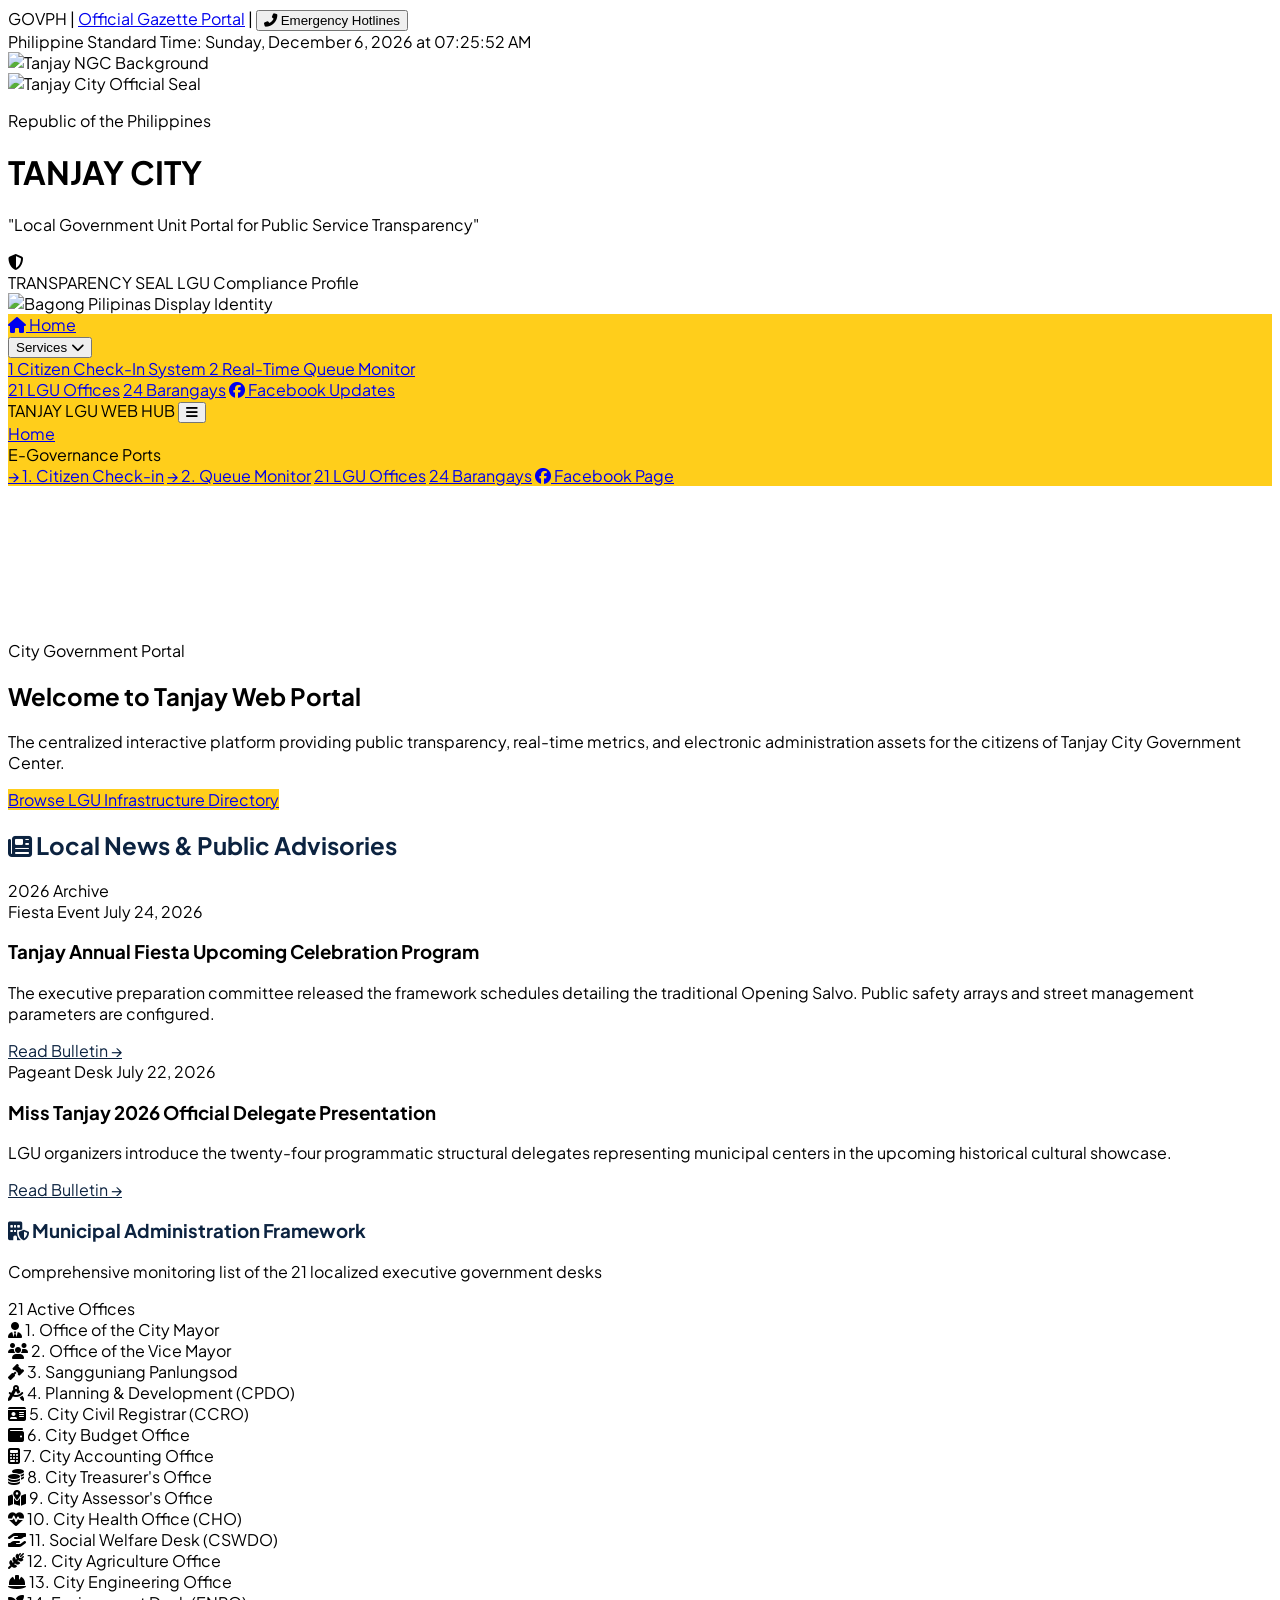
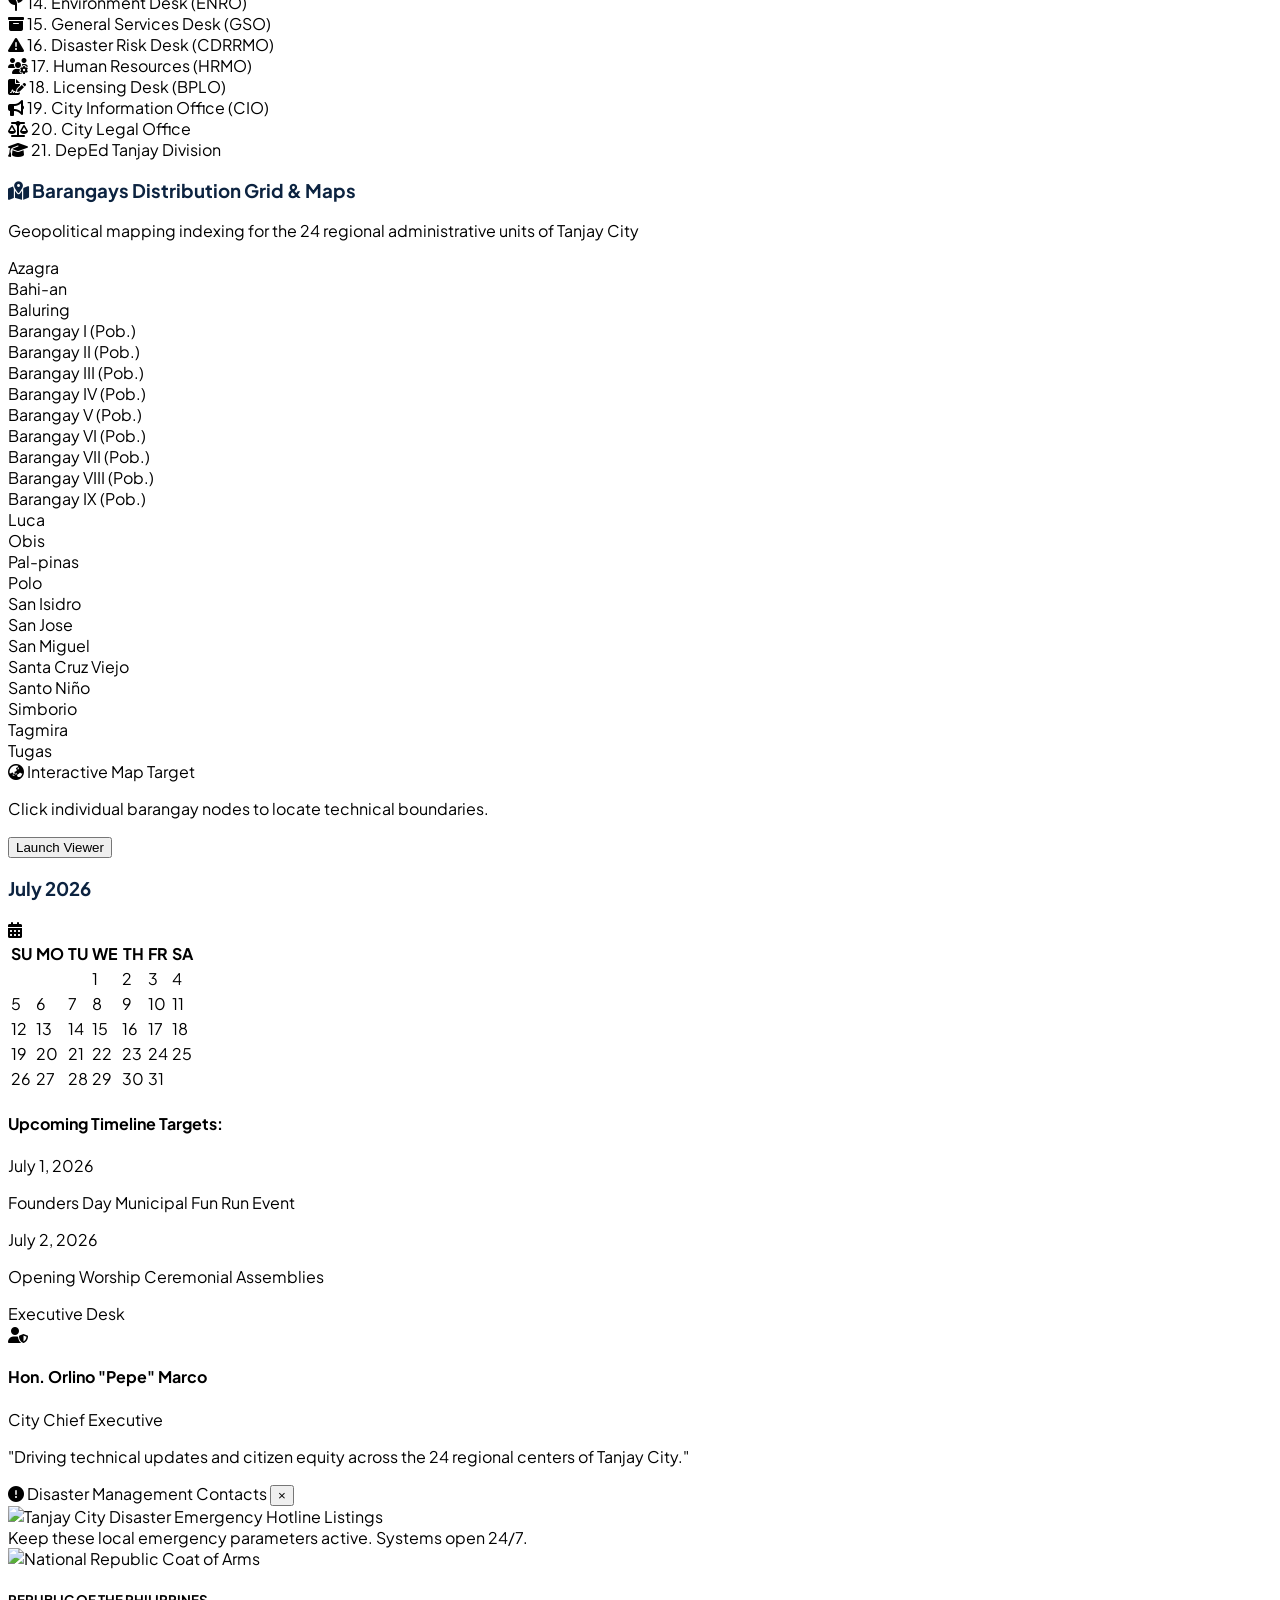
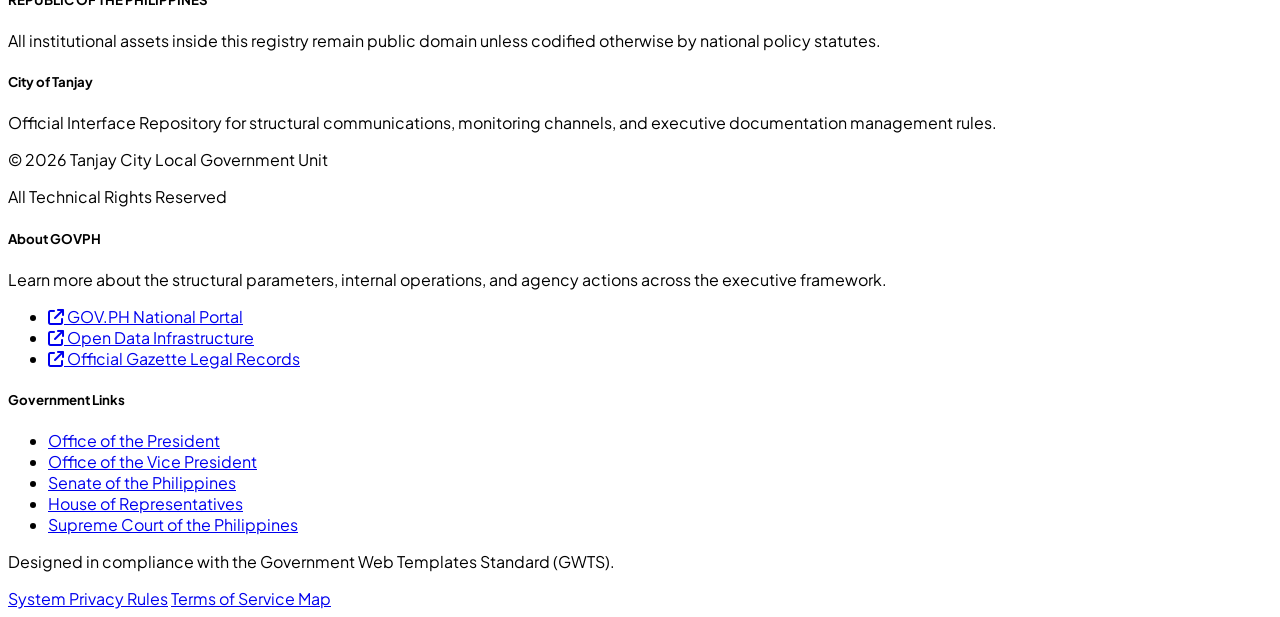
==== commit 23361b96: "Update index.html" ====
--- a/index.html
+++ b/index.html
@@ -1,352 +1,601 @@
 <!DOCTYPE html>
-<html lang="en">
+<html lang="en" class="scroll-smooth">
 <head>
     <meta charset="UTF-8">
     <meta name="viewport" content="width=device-width, initial-scale=1.0">
-    <title>Tanjay City | LGU Offices</title>
+    <title>Official Website of the City of Tanjay | Local Government Unit Portal</title>
+    <!-- Tailwind CSS Script CDN Engine -->
+    <script src="https://cdn.jsdelivr.net/npm/@tailwindcss/browser@4"></script>
+    <!-- FontAwesome Vector Icon Suites -->
+    <link rel="stylesheet" href="https://cdnjs.cloudflare.com/ajax/libs/font-awesome/6.4.0/css/all.min.css">
+    <!-- Clean Structural Sans Serif Font Ecosystem -->
+    <link rel="preconnect" href="https://fonts.googleapis.com">
+    <link rel="preconnect" href="https://fonts.gstatic.com" crossorigin>
+    <link href="https://fonts.googleapis.com/css2?family=Plus+Jakarta+Sans:wght@300;400;500;600;700;800&display=swap" rel="stylesheet">
+    
     <style>
-        /* Base Styles */
-        body { font-family: 'Segoe UI', Arial, sans-serif; margin: 0; padding: 0; line-height: 1.6; color: #333; background-color: #fcfcfc; }
-        header, nav, section, footer { padding: 20px; }
-        
-        /* Top Utility Bar */
-        .utility-bar { background: #f4f4f4; text-align: right; font-size: 0.85em; padding: 5px 20px; }
-        .utility-bar a { color: #333; text-decoration: none; cursor: pointer; font-weight: bold; }
-        .utility-bar a:hover { color: #d9534f; }
-        
-        /* --- Enhanced Header Banner Container --- */
-        .header-banner {
-            position: relative;
-            color: #ffffff;
-            padding: 20px;
-            text-align: center;
-            box-shadow: 0 4px 15px rgba(0, 0, 0, 0.2);
-            display: flex; 
-            align-items: center; 
-            justify-content: space-between;
-            min-height: 180px; 
-            box-sizing: border-box;
-            overflow: hidden;
-            flex-wrap: wrap;
-        }
-
-        /* Fixed Background Layer Placement */
-        .header-banner .background {
-            position: absolute;
-            top: 0;
-            left: 0;
-            width: 100%;
-            height: 100%;
-            object-fit: cover;
-            z-index: 1;
-        }
-
-        /* Subtle Light Dimmer Over the Background */
-        .header-banner::before {
-            content: "";
-            position: absolute;
-            top: 0;
-            left: 0;
-            width: 100%;
-            height: 100%;
-            background: rgba(255, 255, 255, 0.3); 
-            z-index: 2;
-        }
-
-        /* Foreground Content Controls (Logos and Title) */
-        .header-logo-left, .header-text, .header-logo-right {
-            position: relative;
-            z-index: 3;
-        }
-
-        .header-text {
-            font-size: clamp(1.8em, 4vw, 3.5em); 
-            font-weight: bold; 
-            letter-spacing: 2px; 
-            font-family: 'Segoe UI', Impact, Arial, sans-serif; 
-            color: #0f172a;
-            margin: 10px auto;
-            text-shadow: 1px 1px 3px rgba(255, 255, 255, 0.9);
-            text-align: center;
-            flex: 1;
-        }
-
-        .header-logo-left, .header-logo-right { height: 90px; width: auto; max-width: 100%; object-fit: contain; }
-
-        /* --- Mobile-Friendly Navigation Menu --- */
-        nav { background: #FFCE1B; color: black; padding: 0 20px; position: relative; z-index: 100; }
-        
-        /* Hide Mobile Checkbox */
-        .menu-toggle { display: none; }
-        .hamburger { display: none; cursor: pointer; padding: 15px 0; font-size: 1.5em; font-weight: bold; }
-
-        nav ul { list-style: none; display: flex; gap: 20px; margin: 0; padding: 0; align-items: center; justify-content: center; }
-        nav ul li { position: relative; }
-        nav ul li a { color: black; text-decoration: none; font-weight: bold; font-size: 1.1em; display: block; padding: 15px 10px; transition: color 0.2s; }
-        nav ul li a:hover { color: #004a99; }
-        
-        /* Dropdown Navigation System */
-        .arrow { font-size: 0.75em; margin-left: 4px; vertical-align: middle; }
-        .dropdown-content {
-            display: none; position: absolute; background-color: #ffffff; min-width: 200px;
-            box-shadow: 0px 8px 16px rgba(0,0,0,0.15); border-radius: 4px; top: 100%; left: 0; z-index: 100; overflow: hidden;
-        }
-        .dropdown-content a {
-            color: #333333 !important; padding: 12px 16px; text-decoration: none; display: block;
-            font-size: 0.95em !important; font-weight: normal !important; text-align: left; border-bottom: 1px solid #f0f0f0;
-        }
-        .dropdown-content a:last-child { border-bottom: none; }
-        .dropdown-content a:hover { background-color: #f4f4f4; color: #004a99 !important; }
-        .dropdown:hover .dropdown-content { display: block; }
-        
-        /* --- Video Background Hero Section Area --- */
-        .featured { 
-            position: relative;
-            min-height: 45vh; 
-            display: flex;
-            flex-direction: column;
-            justify-content: center;
-            align-items: center;
-            text-align: center; 
-            color: white; 
-            overflow: hidden; 
-            padding: 40px 20px;
-            box-sizing: border-box;
-        }
-
-        .video-stream-panel { position: absolute; top: 0; left: 0; width: 100%; height: 100%; z-index: 1; }
-        .video-stream-panel video { width: 100%; height: 100%; object-fit: cover; }
-
-        .featured::before {
-            content: ""; position: absolute; top: 0; left: 0; width: 100%; height: 100%;
-            background: rgba(0, 0, 0, 0.6); z-index: 2;
-        }
-
-        .featured h1, .featured p { position: relative; z-index: 3; max-width: 800px; margin: 0 auto; padding: 0 10px; }
-        .featured h1 { font-size: clamp(1.8em, 4vw, 2.8em); margin-bottom: 15px; text-shadow: 2px 2px 4px rgba(0, 0, 0, 0.6); }
-        .featured p { font-size: clamp(1em, 2vw, 1.25em); text-shadow: 1px 1px 3px rgba(0, 0, 0, 0.6); }
-        
-        /* Main Grid Content Layout */
-        .container { display: grid; grid-template-columns: 2fr 1fr; gap: 20px; padding: 20px; max-width: 1200px; margin: 0 auto; box-sizing: border-box; }
-        .card { border: 1px solid #ddd; padding: 20px; border-radius: 5px; background: white; box-shadow: 0 2px 5px rgba(0,0,0,0.05); }
-        main h2, aside h2 { margin-top: 0; color: #004a99; border-bottom: 2px solid #004a99; padding-bottom: 5px; font-size: 1.5em; }
-        
-        /* Calendar Framework Styles */
-        .calendar-table { width: 100%; border-collapse: collapse; margin-top: 10px; background: white; font-size: clamp(0.75em, 1vw, 0.9em); }
-        .calendar-table td, .calendar-table th { border: 1px solid #eee; padding: 6px; text-align: center; }
-        .calendar-table th { background-color: #f4f4f4; font-weight: bold; }
-        .calendar-table td.today { background-color: #004a99; color: white; font-weight: bold; border-radius: 4px; }
-        
-        /* Modal Window Layout */
-        .modal {
-            display: none; position: fixed; z-index: 1000; left: 0; top: 0; width: 100%; height: 100%; 
-            background-color: rgba(0,0,0,0.7); justify-content: center; align-items: center; padding: 10px; box-sizing: border-box;
-        }
-        .modal-content {
-            background-color: #fff; padding: 15px; border-radius: 8px; max-width: 100%; max-height: 85vh;
-            position: relative; box-shadow: 0 5px 15px rgba(0,0,0,0.3); text-align: center;
-        }
-        .modal-content img { max-width: 100%; max-height: 70vh; display: block; border-radius: 4px; margin: 0 auto; object-fit: contain; }
-        .close-btn {
-            position: absolute; top: -12px; right: -12px; background: #d9534f; color: white; border: none;
-            border-radius: 50%; width: 32px; height: 32px; font-size: 1.2em; font-weight: bold; cursor: pointer; box-shadow: 0 2px 5px rgba(0,0,0,0.2);
-        }
-
-        /* GovPH Multi-column Footer Layout Styling */
-        footer { background: #333; color: white; padding: 30px 20px; margin-top: 40px; font-size: 0.9em; text-align: center; }
-        .govph { display: flex; flex-direction: row; flex-wrap: wrap; gap: 30px; max-width: 1200px; margin: 0 auto; text-align: left; }
-        .govph .columna { flex: 1 1 100%; text-align: center; }
-        .govph .columna img { max-width: 100px; height: auto; }
-        .govph .columnb { flex: 2 1 280px; }
-        .govph .columnc, .govph .columnd { flex: 1 1 200px; }
-        .govph a { color: #FFCE1B; text-decoration: none; display: inline-block; margin-bottom: 5px; }
-        .govph a:hover { text-decoration: underline; }
-
-        /* --- Media Queries for Responsive Design --- */
-        @media (max-width: 768px) {
-            header.header-banner { flex-direction: column; justify-content: center; min-height: auto; padding: 15px; }
-            .header-logo-left, .header-logo-right { height: 70px; margin: 5px auto; }
-            .header-text { order: -1; width: 100%; margin-bottom: 10px; }
-
-            /* Mobile Dropdown Configuration */
-            .hamburger { display: block; background: #FFCE1B; color: black; border-bottom: 1px solid rgba(0,0,0,0.1); text-align: center; }
-            nav ul { display: none; flex-direction: column; gap: 0; width: 100%; }
-            nav ul li { width: 100%; border-bottom: 1px solid rgba(0,0,0,0.05); }
-            nav ul li a { padding: 12px 20px; }
-            
-            /* Responsive Activation Checkbox Trigger */
-            .menu-toggle:checked ~ ul { display: flex; }
-            
-            .dropdown-content { position: relative; box-shadow: none; width: 100%; top: 0; background-color: #fff9db; }
-            .dropdown:hover .dropdown-content { display: block; }
-
-            /* Structure Content Stack adjustments */
-            .container { grid-template-columns: 1fr; padding: 15px; }
-            .govph { flex-direction: column; text-align: center; }
-            .govph .columnb, .govph .columnc, .govph .columnd { flex: 1 1 100%; }
-        }
+        body { font-family: 'Plus Jakarta Sans', sans-serif; }
+        .bg-tanjay-blue { background-color: #0c2340; }
+        .text-tanjay-blue { color: #0c2340; }
+        .bg-tanjay-gold { background-color: #ffce1b; }
+        .hover-tanjay-blue:hover { background-color: #0a1d35; }
     </style>
 </head>
-<body>
-
-    <div class="utility-bar">
-        <a id="hotline-trigger">Emergency Hotline Numbers</a>
+<body class="bg-slate-50 text-slate-800 min-h-screen flex flex-col">
+
+    <!-- TOPMOST PH GOVERNMENT UTILITY TICKER -->
+    <div class="bg-neutral-950 text-white text-[11px] font-medium py-2 px-4 border-b border-white/5">
+        <div class="max-w-7xl mx-auto flex flex-col sm:flex-row justify-between items-center gap-2">
+            <div class="flex items-center space-x-3 tracking-wider">
+                <span class="font-extrabold text-tanjay-gold">GOVPH</span>
+                <span class="opacity-30">|</span>
+                <a href="https://www.gov.ph" target="_blank" class="hover:text-tanjay-gold transition">Official Gazette Portal</a>
+                <span class="opacity-30">|</span>
+                <button id="hotline-trigger" class="hover:text-tanjay-gold font-bold transition flex items-center cursor-pointer">
+                    <i class="fa-solid fa-phone-flip text-red-500 mr-1.5 animate-pulse"></i> Emergency Hotlines
+                </button>
+            </div>
+            <div class="font-mono text-neutral-300">
+                Philippine Standard Time: <span id="ph-time" class="font-bold text-white">Loading time matrix...</span>
+            </div>
+        </div>
     </div>
 
-    <header class="header-banner">
-        <img src="https://i.imgur.com/U26gio6.jpeg" alt="NGC Background" class="background">
-        <img src="https://i.imgur.com/vXFYds0.png" alt="Tanjay City Logo" class="header-logo-left">
-        <h1 class="header-text">TANJAY CITY</h1>
-        <img src="https://i.imgur.com/T9ymS5A.png" alt="Display Image" class="header-logo-right">
+    <!-- RE-ENGINEERED HEADER BANNER CONTAINER -->
+    <header class="relative bg-slate-900 overflow-hidden min-h-[160px] flex items-center shadow-lg">
+        <!-- Structural Background Image Layer from Source Parameters -->
+        <img src="https://i.imgur.com/U26gio6.jpeg" alt="Tanjay NGC Background" class="absolute inset-0 w-full h-full object-cover opacity-35 object-center">
+        <!-- Color Dynamic Dimmer Overlays -->
+        <div class="absolute inset-0 bg-linear-to-r from-slate-950/80 via-slate-900/60 to-slate-950/80 mix-blend-multiply"></div>
+        
+        <!-- Foreground Logo/Masthead Layer -->
+        <div class="relative w-full max-w-7xl mx-auto px-4 py-6 flex flex-col md:flex-row items-center justify-between gap-6 z-10 text-center md:text-left">
+            <div class="flex flex-col md:flex-row items-center gap-5">
+                <img src="https://i.imgur.com/vXFYds0.png" alt="Tanjay City Official Seal" class="h-24 w-24 object-contain filter drop-shadow-[0_4px_8px_rgba(0,0,0,0.5)]">
+                <div>
+                    <p class="text-xs font-bold uppercase tracking-widest text-tanjay-gold">Republic of the Philippines</p>
+                    <h1 class="text-3xl md:text-4.5xl font-extrabold text-white tracking-tight drop-shadow-xs">TANJAY CITY</h1>
+                    <p class="text-xs md:text-sm font-medium text-slate-300 italic mt-0.5">"Local Government Unit Portal for Public Service Transparency"</p>
+                </div>
+            </div>
+            <div class="flex items-center gap-4">
+                <!-- Transparency Seal Compliance Target Link -->
+                <div class="bg-white/10 backdrop-blur-md border border-white/10 rounded-xl p-2.5 flex items-center space-x-3 max-w-[200px] shadow-sm">
+                    <i class="fa-solid fa-shield-halved text-2xl text-tanjay-gold"></i>
+                    <div class="text-[10px] text-slate-200 leading-tight">
+                        <span class="font-bold block text-white text-xs">TRANSPARENCY SEAL</span>
+                        LGU Compliance Profile
+                    </div>
+                </div>
+                <img src="https://i.imgur.com/T9ymS5A.png" alt="Bagong Pilipinas Display Identity" class="h-20 w-auto object-contain hidden lg:block filter drop-shadow-sm">
+            </div>
+        </div>
     </header>
 
-    <nav>
-        <input type="checkbox" id="menu-btn" class="menu-toggle">
-        <label for="menu-btn" class="hamburger">☰ Menu</label>
-        <ul>
-            <li><a href="https://jastine2010.github.io/tanjaylguportal/">Home</a></li>
-            <li class="dropdown">
-                <a href="#" class="dropbtn">Services <span class="arrow">&#9662;</span></a>
-                <div class="dropdown-content">
-                    <a href="https://script.google.com/macros/s/AKfycbyDTD_H4r44m_YBBRJgT4zbfF492GjDjPJpaq6e3dwmfSmiAVo1jAPCgNR4InbWhKlqfQ/exec" target="_blank" rel="noopener noreferrer">1. Check in</a>
-                    <a href="https://script.google.com/macros/s/AKfycbyDTD_H4r44m_YBBRJgT4zbfF492GjDjPJpaq6e3dwmfSmiAVo1jAPCgNR4InbWhKlqfQ/exec?page=monitor" target="_blank" rel="noopener noreferrer">2. Queue</a>
-                </div>
-            </li>
-            <li><a href="https://jastine2010.github.io/tanjaylguportal/office.html">Offices</a></li>
-            <li><a href="https://www.facebook.com/OrlinoPepe" target="_blank">Facebook</a></li>
-        </ul>
+    <!-- RESPONSIBLE NAVIGATION SYSTEMS -->
+    <nav class="bg-tanjay-gold text-slate-950 font-bold sticky top-0 z-40 shadow-md">
+        <div class="max-w-7xl mx-auto px-4 flex justify-between items-center h-14">
+            <!-- Left aligned desktop anchors -->
+            <div class="hidden md:flex items-center space-x-1 h-full text-sm">
+                <a href="https://jastine2010.github.io/tanjaylguportal/" class="px-4 py-4 hover:bg-slate-950 hover:text-white transition flex items-center"><i class="fa-solid fa-house mr-1.5"></i> Home</a>
+                
+                <!-- Dropdown for Online E-Services Portal -->
+                <div class="relative group h-full flex items-center">
+                    <button class="px-4 py-4 hover:bg-slate-950 hover:text-white transition flex items-center outline-hidden cursor-pointer">
+                        Services <i class="fa-solid fa-chevron-down text-[10px] ml-1.5"></i>
+                    </button>
+                    <div class="absolute top-full left-0 bg-white border border-slate-200 text-slate-800 font-medium text-xs rounded-b-xl shadow-xl w-60 py-2 hidden group-hover:block animate-fadeIn">
+                        <a href="https://script.google.com/macros/s/AKfycbyDTD_H4r44m_YBBRJgT4zbfF492GjDjPJpaq6e3dwmfSmiAVo1jAPCgNR4InbWhKlqfQ/exec" target="_blank" rel="noopener noreferrer" class="px-4 py-2.5 hover:bg-slate-50 hover:text-blue-900 flex items-center gap-2 border-b border-slate-100">
+                            <span class="bg-blue-100 text-blue-900 font-bold px-1.5 py-0.5 rounded text-[10px]">1</span> 
+                            Citizen Check-In System
+                        </a>
+                        <a href="https://script.google.com/macros/s/AKfycbyDTD_H4r44m_YBBRJgT4zbfF492GjDjPJpaq6e3dwmfSmiAVo1jAPCgNR4InbWhKlqfQ/exec?page=monitor" target="_blank" rel="noopener noreferrer" class="px-4 py-2.5 hover:bg-slate-50 hover:text-blue-900 flex items-center gap-2">
+                            <span class="bg-amber-100 text-amber-900 font-bold px-1.5 py-0.5 rounded text-[10px]">2</span> 
+                            Real-Time Queue Monitor
+                        </a>
+                    </div>
+                </div>
+
+                <a href="#offices-panel" class="px-4 py-4 hover:bg-slate-950 hover:text-white transition">21 LGU Offices</a>
+                <a href="#barangays-panel" class="px-4 py-4 hover:bg-slate-950 hover:text-white transition">24 Barangays</a>
+                <a href="https://www.facebook.com/OrlinoPepe" target="_blank" class="px-4 py-4 hover:bg-slate-950 hover:text-white transition flex items-center"><i class="fa-brands fa-facebook mr-1.5 text-base"></i> Facebook Updates</a>
+            </div>
+
+            <!-- Header Title Identity placeholder for mobile collapse sizes -->
+            <span class="md:hidden font-extrabold tracking-wide text-xs">TANJAY LGU WEB HUB</span>
+
+            <!-- Mobile Drawer Button Interactivity -->
+            <button id="mobile-menu-toggle" class="md:hidden p-2 text-slate-950 font-bold text-xl cursor-pointer">
+                <i class="fa-solid fa-bars" id="burger-icon"></i>
+            </button>
+        </div>
+
+        <!-- Collapsible Mobile Panel Element Layout -->
+        <div id="mobile-menu" class="hidden md:hidden bg-amber-400 text-slate-950 font-semibold text-sm border-t border-amber-500">
+            <a href="https://jastine2010.github.io/tanjaylguportal/" class="block px-6 py-3 border-b border-amber-500/30 hover:bg-amber-500">Home</a>
+            <div class="bg-amber-500/20 px-6 py-2 font-bold text-xs uppercase tracking-wider text-amber-900">E-Governance Ports</div>
+            <a href="https://script.google.com/macros/s/AKfycbyDTD_H4r44m_YBBRJgT4zbfF492GjDjPJpaq6e3dwmfSmiAVo1jAPCgNR4InbWhKlqfQ/exec" target="_blank" class="block px-8 py-2.5 text-xs hover:bg-amber-500">&rarr; 1. Citizen Check-in</a>
+            <a href="https://script.google.com/macros/s/AKfycbyDTD_H4r44m_YBBRJgT4zbfF492GjDjPJpaq6e3dwmfSmiAVo1jAPCgNR4InbWhKlqfQ/exec?page=monitor" target="_blank" class="block px-8 py-2.5 text-xs hover:bg-amber-500 mb-2">&rarr; 2. Queue Monitor</a>
+            <a href="#offices-panel" class="block px-6 py-3 border-b border-amber-500/30 hover:bg-amber-500">21 LGU Offices</a>
+            <a href="#barangays-panel" class="block px-6 py-3 border-b border-amber-500/30 hover:bg-amber-500">24 Barangays</a>
+            <a href="https://www.facebook.com/OrlinoPepe" target="_blank" class="block px-6 py-3 hover:bg-amber-500"><i class="fa-brands fa-facebook mr-1"></i> Facebook Page</a>
+        </div>
     </nav>
 
-    <section class="featured">
-        <div class="video-stream-panel">
-            <video id="tanjayHymnVideo" playsinline autoplay muted loop>
+    <!-- IMMERSIVE HYMN HERO CONTEXT LAYER WITH BG VIDEO LOOP -->
+    <section class="relative bg-slate-950 text-white py-24 px-4 flex flex-col justify-center items-center text-center overflow-hidden min-h-[38vh]">
+        <!-- Full Layout Background Video Element Wrapper Pipeline -->
+        <div class="absolute inset-0 w-full h-full z-0 pointer-events-none opacity-40">
+            <video id="tanjayHymnVideo" playsinline autoplay muted loop class="w-full h-full object-cover">
                 <source src="https://www.dropbox.com/scl/fi/sgt1urshb1cze6ee0le3a/NGC.mp4?rlkey=gkam4h6v40oewkpb74sz9y3fw&st=ze09bomr&raw=1" type="video/mp4">
-                Your browser does not support the video tag.
             </video>
         </div>
-        <h1>Welcome to Tanjay Web Portal</h1>
-        <p>The official website of Tanjay City Government Center, Tanjay City.</p>
+        <!-- Absolute dark solid visual layer mixin to maximize standard readability -->
+        <div class="absolute inset-0 bg-gradient-to-t from-slate-950 via-slate-900/70 to-slate-950/90 z-10"></div>
+        
+        <div class="relative max-w-3xl mx-auto z-20 space-y-4">
+            <span class="inline-block bg-blue-600/30 border border-blue-500/50 text-blue-400 font-bold text-xs uppercase tracking-widest px-3 py-1 rounded-full">
+                City Government Portal
+            </span>
+            <h2 class="text-3xl md:text-5xl font-black tracking-tight leading-tight">
+                Welcome to Tanjay Web Portal
+            </h2>
+            <p class="text-sm md:text-lg text-slate-300 font-medium max-w-2xl mx-auto leading-relaxed">
+                The centralized interactive platform providing public transparency, real-time metrics, and electronic administration assets for the citizens of Tanjay City Government Center.
+            </p>
+            <div class="pt-2">
+                <a href="#offices-panel" class="bg-tanjay-gold text-slate-950 hover:bg-white text-xs font-bold uppercase tracking-wider px-6 py-3 rounded-lg shadow-md inline-block transition transform active:scale-95">
+                    Browse LGU Infrastructure Directory
+                </a>
+            </div>
+        </div>
     </section>
 
-    <div class="container">
-        <main>
-            <h2>News & Advisories</h2>
-            <div class="card">
-                <h3>Tanjay Fiesta Upcoming</h3>
-                <p><small>July 1, 2026</small></p>
-                <p>Opening Salvo...</p>
-            </div>
-            <div class="card" style="margin-top: 15px;">
-                <h3>Miss Tanjay</h3>
-                <p><small>July 22, 2026</small></p>
-                <p>Miss Tanjay 2026...</p>
-            </div>
+    <!-- MAIN TWO-COLUMN CONTAINER INTERFACE FRAMEWORK -->
+    <div class="max-w-7xl mx-auto w-full px-4 py-12 grid grid-cols-1 lg:grid-cols-3 gap-8 flex-grow">
+        
+        <!-- LEFT COLUMN: Primary LGU News Content Feed Array (2/3 Grid Area) -->
+        <main class="lg:col-span-2 space-y-12">
+            
+            <!-- News Section Container Block -->
+            <section class="space-y-6">
+                <div class="border-b border-slate-200 pb-3 flex items-center justify-between">
+                    <h2 class="text-xl font-extrabold text-tanjay-blue uppercase tracking-tight flex items-center">
+                        <i class="fa-solid fa-newspaper mr-2 text-blue-600"></i> Local News & Public Advisories
+                    </h2>
+                    <span class="bg-slate-200 text-slate-700 text-[11px] font-bold px-2 py-0.5 rounded">2026 Archive</span>
+                </div>
+
+                <div class="grid grid-cols-1 md:grid-cols-2 gap-6">
+                    <!-- Standardized Post Unit 1 -->
+                    <article class="bg-white border border-slate-200 rounded-2xl overflow-hidden shadow-xs hover:shadow-md hover:border-slate-300 transition flex flex-col">
+                        <div class="p-5 flex-grow space-y-3">
+                            <div class="flex items-center justify-between text-xs text-slate-500">
+                                <span class="bg-amber-100 text-amber-900 font-bold px-2 py-0.5 rounded-sm uppercase tracking-wide text-[10px]">Fiesta Event</span>
+                                <time font-mono>July 24, 2026</time>
+                            </div>
+                            <h3 class="font-extrabold text-lg text-slate-900 leading-snug hover:text-blue-900 cursor-pointer transition">
+                                Tanjay Annual Fiesta Upcoming Celebration Program
+                            </h3>
+                            <p class="text-xs text-slate-600 leading-relaxed">
+                                The executive preparation committee released the framework schedules detailing the traditional Opening Salvo. Public safety arrays and street management parameters are configured.
+                            </p>
+                        </div>
+                        <div class="bg-slate-50 px-5 py-3 border-t border-slate-100 text-right">
+                            <a href="#" class="text-xs font-bold text-tanjay-blue hover:underline">Read Bulletin &rarr;</a>
+                        </div>
+                    </article>
+
+                    <!-- Standardized Post Unit 2 -->
+                    <article class="bg-white border border-slate-200 rounded-2xl overflow-hidden shadow-xs hover:shadow-md hover:border-slate-300 transition flex flex-col">
+                        <div class="p-5 flex-grow space-y-3">
+                            <div class="flex items-center justify-between text-xs text-slate-500">
+                                <span class="bg-blue-100 text-blue-900 font-bold px-2 py-0.5 rounded-sm uppercase tracking-wide text-[10px]">Pageant Desk</span>
+                                <time font-mono>July 22, 2026</time>
+                            </div>
+                            <h3 class="font-extrabold text-lg text-slate-900 leading-snug hover:text-blue-900 cursor-pointer transition">
+                                Miss Tanjay 2026 Official Delegate Presentation
+                            </h3>
+                            <p class="text-xs text-slate-600 leading-relaxed">
+                                LGU organizers introduce the twenty-four programmatic structural delegates representing municipal centers in the upcoming historical cultural showcase.
+                            </p>
+                        </div>
+                        <div class="bg-slate-50 px-5 py-3 border-t border-slate-100 text-right">
+                            <a href="#" class="text-xs font-bold text-tanjay-blue hover:underline">Read Bulletin &rarr;</a>
+                        </div>
+                    </article>
+                </div>
+            </section>
+
+            <!-- MANDATED STRUCTURAL MODULE: 21 LGU OFFICES COMPONENT -->
+            <section id="offices-panel" class="bg-white border border-slate-200 rounded-2xl p-6 shadow-xs space-y-6">
+                <div class="border-b border-slate-100 pb-3 flex flex-col sm:flex-row justify-between items-start sm:items-center gap-2">
+                    <div>
+                        <h3 class="text-lg font-extrabold text-tanjay-blue uppercase tracking-tight flex items-center">
+                            <i class="fa-solid fa-building-shield mr-2.5 text-amber-500"></i> Municipal Administration Framework
+                        </h3>
+                        <p class="text-xs text-slate-500 mt-0.5">Comprehensive monitoring list of the 21 localized executive government desks</p>
+                    </div>
+                    <span class="bg-blue-900 text-white font-mono font-bold text-xs px-2.5 py-1 rounded-md">21 Active Offices</span>
+                </div>
+
+                <div class="grid grid-cols-1 sm:grid-cols-2 md:grid-cols-3 gap-3">
+                    <!-- Iterating through stylized technical titles across all 21 localized office nodes -->
+                    <div class="bg-slate-50 p-3 rounded-xl border border-slate-200/60 hover:border-blue-900/40 transition text-xs flex items-center space-x-2.5">
+                        <i class="fa-solid fa-user-tie text-blue-900 text-sm"></i>
+                        <span class="font-bold text-slate-800">1. Office of the City Mayor</span>
+                    </div>
+                    <div class="bg-slate-50 p-3 rounded-xl border border-slate-200/60 hover:border-blue-900/40 transition text-xs flex items-center space-x-2.5">
+                        <i class="fa-solid fa-users text-blue-900 text-sm"></i>
+                        <span class="font-bold text-slate-800">2. Office of the Vice Mayor</span>
+                    </div>
+                    <div class="bg-slate-50 p-3 rounded-xl border border-slate-200/60 hover:border-blue-900/40 transition text-xs flex items-center space-x-2.5">
+                        <i class="fa-solid fa-gavel text-blue-900 text-sm"></i>
+                        <span class="font-bold text-slate-800">3. Sangguniang Panlungsod</span>
+                    </div>
+                    <div class="bg-slate-50 p-3 rounded-xl border border-slate-200/60 hover:border-blue-900/40 transition text-xs flex items-center space-x-2.5">
+                        <i class="fa-solid fa-compass-drafting text-blue-900 text-sm"></i>
+                        <span class="font-bold text-slate-800">4. Planning & Development (CPDO)</span>
+                    </div>
+                    <div class="bg-slate-50 p-3 rounded-xl border border-slate-200/60 hover:border-blue-900/40 transition text-xs flex items-center space-x-2.5">
+                        <i class="fa-solid fa-id-card text-blue-900 text-sm"></i>
+                        <span class="font-bold text-slate-800">5. City Civil Registrar (CCRO)</span>
+                    </div>
+                    <div class="bg-slate-50 p-3 rounded-xl border border-slate-200/60 hover:border-blue-900/40 transition text-xs flex items-center space-x-2.5">
+                        <i class="fa-solid fa-wallet text-blue-900 text-sm"></i>
+                        <span class="font-bold text-slate-800">6. City Budget Office</span>
+                    </div>
+                    <div class="bg-slate-50 p-3 rounded-xl border border-slate-200/60 hover:border-blue-900/40 transition text-xs flex items-center space-x-2.5">
+                        <i class="fa-solid fa-calculator text-blue-900 text-sm"></i>
+                        <span class="font-bold text-slate-800">7. City Accounting Office</span>
+                    </div>
+                    <div class="bg-slate-50 p-3 rounded-xl border border-slate-200/60 hover:border-blue-900/40 transition text-xs flex items-center space-x-2.5">
+                        <i class="fa-solid fa-coins text-blue-900 text-sm"></i>
+                        <span class="font-bold text-slate-800">8. City Treasurer's Office</span>
+                    </div>
+                    <div class="bg-slate-50 p-3 rounded-xl border border-slate-200/60 hover:border-blue-900/40 transition text-xs flex items-center space-x-2.5">
+                        <i class="fa-solid fa-map-location-dot text-blue-900 text-sm"></i>
+                        <span class="font-bold text-slate-800">9. City Assessor's Office</span>
+                    </div>
+                    <div class="bg-slate-50 p-3 rounded-xl border border-slate-200/60 hover:border-blue-900/40 transition text-xs flex items-center space-x-2.5">
+                        <i class="fa-solid fa-heart-pulse text-blue-900 text-sm"></i>
+                        <span class="font-bold text-slate-800">10. City Health Office (CHO)</span>
+                    </div>
+                    <div class="bg-slate-50 p-3 rounded-xl border border-slate-200/60 hover:border-blue-900/40 transition text-xs flex items-center space-x-2.5">
+                        <i class="fa-solid fa-hand-holding-hand text-blue-900 text-sm"></i>
+                        <span class="font-bold text-slate-800">11. Social Welfare Desk (CSWDO)</span>
+                    </div>
+                    <div class="bg-slate-50 p-3 rounded-xl border border-slate-200/60 hover:border-blue-900/40 transition text-xs flex items-center space-x-2.5">
+                        <i class="fa-solid fa-wheat-awn text-blue-900 text-sm"></i>
+                        <span class="font-bold text-slate-800">12. City Agriculture Office</span>
+                    </div>
+                    <div class="bg-slate-50 p-3 rounded-xl border border-slate-200/60 hover:border-blue-900/40 transition text-xs flex items-center space-x-2.5">
+                        <i class="fa-solid fa-helmet-safety text-blue-900 text-sm"></i>
+                        <span class="font-bold text-slate-800">13. City Engineering Office</span>
+                    </div>
+                    <div class="bg-slate-50 p-3 rounded-xl border border-slate-200/60 hover:border-blue-900/40 transition text-xs flex items-center space-x-2.5">
+                        <i class="fa-solid fa-seedling text-blue-900 text-sm"></i>
+                        <span class="font-bold text-slate-800">14. Environment Desk (ENRO)</span>
+                    </div>
+                    <div class="bg-slate-50 p-3 rounded-xl border border-slate-200/60 hover:border-blue-900/40 transition text-xs flex items-center space-x-2.5">
+                        <i class="fa-solid fa-box-archive text-blue-900 text-sm"></i>
+                        <span class="font-bold text-slate-800">15. General Services Desk (GSO)</span>
+                    </div>
+                    <div class="bg-slate-50 p-3 rounded-xl border border-slate-200/60 hover:border-blue-900/40 transition text-xs flex items-center space-x-2.5">
+                        <i class="fa-solid fa-triangle-exclamation text-blue-900 text-sm"></i>
+                        <span class="font-bold text-slate-800">16. Disaster Risk Desk (CDRRMO)</span>
+                    </div>
+                    <div class="bg-slate-50 p-3 rounded-xl border border-slate-200/60 hover:border-blue-900/40 transition text-xs flex items-center space-x-2.5">
+                        <i class="fa-solid fa-users-gear text-blue-900 text-sm"></i>
+                        <span class="font-bold text-slate-800">17. Human Resources (HRMO)</span>
+                    </div>
+                    <div class="bg-slate-50 p-3 rounded-xl border border-slate-200/60 hover:border-blue-900/40 transition text-xs flex items-center space-x-2.5">
+                        <i class="fa-solid fa-file-signature text-blue-900 text-sm"></i>
+                        <span class="font-bold text-slate-800">18. Licensing Desk (BPLO)</span>
+                    </div>
+                    <div class="bg-slate-50 p-3 rounded-xl border border-slate-200/60 hover:border-blue-900/40 transition text-xs flex items-center space-x-2.5">
+                        <i class="fa-solid fa-bullhorn text-blue-900 text-sm"></i>
+                        <span class="font-bold text-slate-800">19. City Information Office (CIO)</span>
+                    </div>
+                    <div class="bg-slate-50 p-3 rounded-xl border border-slate-200/60 hover:border-blue-900/40 transition text-xs flex items-center space-x-2.5">
+                        <i class="fa-solid fa-scale-balanced text-blue-900 text-sm"></i>
+                        <span class="font-bold text-slate-800">20. City Legal Office</span>
+                    </div>
+                    <div class="bg-slate-50 p-3 rounded-xl border border-slate-200/60 hover:border-blue-900/40 transition text-xs flex items-center space-x-2.5">
+                        <i class="fa-solid fa-graduation-cap text-blue-900 text-sm"></i>
+                        <span class="font-bold text-slate-800">21. DepEd Tanjay Division</span>
+                    </div>
+                </div>
+            </section>
+
+            <!-- MANDATED STRUCTURAL MODULE: 24 BARANGAYS GEOGRAPHIC MAP GRID -->
+            <section id="barangays-panel" class="bg-white border border-slate-200 rounded-2xl p-6 shadow-xs space-y-6">
+                <div class="border-b border-slate-100 pb-3">
+                    <h3 class="text-lg font-extrabold text-tanjay-blue uppercase tracking-tight flex items-center">
+                        <i class="fa-solid fa-map-location-dot mr-2.5 text-blue-600"></i> Barangays Distribution Grid & Maps
+                    </h3>
+                    <p class="text-xs text-slate-500 mt-0.5">Geopolitical mapping indexing for the 24 regional administrative units of Tanjay City</p>
+                </div>
+
+                <!-- Split Interactive layout: Left grid index list, Right vector graphic placeholder map panel -->
+                <div class="grid grid-cols-1 md:grid-cols-3 gap-6">
+                    <div class="md:col-span-2 grid grid-cols-2 sm:grid-cols-3 gap-2 text-[11px]">
+                        <!-- Dynamic array listing all 24 structural components safely mapping Tanjay -->
+                        <div class="p-2 bg-slate-50 border border-slate-200 rounded-lg hover:bg-slate-100 transition cursor-pointer font-medium text-slate-700">Azagra</div>
+                        <div class="p-2 bg-slate-50 border border-slate-200 rounded-lg hover:bg-slate-100 transition cursor-pointer font-medium text-slate-700">Bahi-an</div>
+                        <div class="p-2 bg-slate-50 border border-slate-200 rounded-lg hover:bg-slate-100 transition cursor-pointer font-medium text-slate-700">Baluring</div>
+                        <div class="p-2 bg-slate-50 border border-slate-200 rounded-lg hover:bg-slate-100 transition cursor-pointer font-medium text-slate-700 font-bold text-blue-900">Barangay I (Pob.)</div>
+                        <div class="p-2 bg-slate-50 border border-slate-200 rounded-lg hover:bg-slate-100 transition cursor-pointer font-medium text-slate-700 font-bold text-blue-900">Barangay II (Pob.)</div>
+                        <div class="p-2 bg-slate-50 border border-slate-200 rounded-lg hover:bg-slate-100 transition cursor-pointer font-medium text-slate-700 font-bold text-blue-900">Barangay III (Pob.)</div>
+                        <div class="p-2 bg-slate-50 border border-slate-200 rounded-lg hover:bg-slate-100 transition cursor-pointer font-medium text-slate-700 font-bold text-blue-900">Barangay IV (Pob.)</div>
+                        <div class="p-2 bg-slate-50 border border-slate-200 rounded-lg hover:bg-slate-100 transition cursor-pointer font-medium text-slate-700 font-bold text-blue-900">Barangay V (Pob.)</div>
+                        <div class="p-2 bg-slate-50 border border-slate-200 rounded-lg hover:bg-slate-100 transition cursor-pointer font-medium text-slate-700 font-bold text-blue-900">Barangay VI (Pob.)</div>
+                        <div class="p-2 bg-slate-50 border border-slate-200 rounded-lg hover:bg-slate-100 transition cursor-pointer font-medium text-slate-700 font-bold text-blue-900">Barangay VII (Pob.)</div>
+                        <div class="p-2 bg-slate-50 border border-slate-200 rounded-lg hover:bg-slate-100 transition cursor-pointer font-medium text-slate-700 font-bold text-blue-900">Barangay VIII (Pob.)</div>
+                        <div class="p-2 bg-slate-50 border border-slate-200 rounded-lg hover:bg-slate-100 transition cursor-pointer font-medium text-slate-700 font-bold text-blue-900">Barangay IX (Pob.)</div>
+                        <div class="p-2 bg-slate-50 border border-slate-200 rounded-lg hover:bg-slate-100 transition cursor-pointer font-medium text-slate-700">Luca</div>
+                        <div class="p-2 bg-slate-50 border border-slate-200 rounded-lg hover:bg-slate-100 transition cursor-pointer font-medium text-slate-700">Obis</div>
+                        <div class="p-2 bg-slate-50 border border-slate-200 rounded-lg hover:bg-slate-100 transition cursor-pointer font-medium text-slate-700">Pal-pinas</div>
+                        <div class="p-2 bg-slate-50 border border-slate-200 rounded-lg hover:bg-slate-100 transition cursor-pointer font-medium text-slate-700">Polo</div>
+                        <div class="p-2 bg-slate-50 border border-slate-200 rounded-lg hover:bg-slate-100 transition cursor-pointer font-medium text-slate-700">San Isidro</div>
+                        <div class="p-2 bg-slate-50 border border-slate-200 rounded-lg hover:bg-slate-100 transition cursor-pointer font-medium text-slate-700">San Jose</div>
+                        <div class="p-2 bg-slate-50 border border-slate-200 rounded-lg hover:bg-slate-100 transition cursor-pointer font-medium text-slate-700">San Miguel</div>
+                        <div class="p-2 bg-slate-50 border border-slate-200 rounded-lg hover:bg-slate-100 transition cursor-pointer font-medium text-slate-700">Santa Cruz Viejo</div>
+                        <div class="p-2 bg-slate-50 border border-slate-200 rounded-lg hover:bg-slate-100 transition cursor-pointer font-medium text-slate-700">Santo Niño</div>
+                        <div class="p-2 bg-slate-50 border border-slate-200 rounded-lg hover:bg-slate-100 transition cursor-pointer font-medium text-slate-700">Simborio</div>
+                        <div class="p-2 bg-slate-50 border border-slate-200 rounded-lg hover:bg-slate-100 transition cursor-pointer font-medium text-slate-700">Tagmira</div>
+                        <div class="p-2 bg-slate-50 border border-slate-200 rounded-lg hover:bg-slate-100 transition cursor-pointer font-medium text-slate-700">Tugas</div>
+                    </div>
+                    
+                    <!-- Dynamic Map Visual Container Wrapper Area (Right Side Embed/Mock Target) -->
+                    <div class="bg-slate-100 border border-slate-200 rounded-xl p-4 flex flex-col justify-center items-center text-center relative overflow-hidden group min-h-[180px]">
+                        <div class="absolute inset-0 opacity-10 bg-[radial-gradient(#0c2340_1px,transparent_1px)] [background-size:16px_16px] pointer-events-none"></div>
+                        <i class="fa-solid fa-earth-asia text-4xl text-slate-400 group-hover:text-blue-900 transition mb-2"></i>
+                        <span class="font-extrabold text-xs text-slate-800">Interactive Map Target</span>
+                        <p class="text-[10px] text-slate-500 max-w-[160px] mx-auto mt-1 leading-normal">Click individual barangay nodes to locate technical boundaries.</p>
+                        <button class="mt-3 bg-white hover:bg-blue-900 hover:text-white text-[10px] font-bold border border-slate-300 rounded px-2.5 py-1 shadow-xs transition cursor-pointer">Launch Viewer</button>
+                    </div>
+                </div>
+            </section>
+
         </main>
 
-        <aside>
-            <h2 id="calendar-month-year">Calendar</h2>
-            <table class="calendar-table">
-                <thead>
-                    <tr><th>SUN</th><th>MON</th><th>TUE</th><th>WED</th><th>THU</th><th>FRI</th><th>SAT</th></tr>
-                </thead>
-                <tbody id="calendar-body"></tbody>
-            </table>
-            <div class="card" style="margin-top: 15px; background: #f9f9f9;">
-                <h3>Upcoming Event</h3>
-                <p><strong>Jul 1:</strong> Founders Day Fun Run</p>
-                <p><strong>Jul 2:</strong> Opening Worship Service</p>
+        <!-- RIGHT COLUMN: Interactive Widgets (Calendar, Quick Metadata Panels) (1/3 Grid Area) -->
+        <aside class="space-y-6">
+            
+            <!-- UPGRADED DYNAMIC CALENDAR COMPONENT -->
+            <div class="bg-white border border-slate-200 rounded-2xl p-5 shadow-xs space-y-4">
+                <div class="flex items-center justify-between border-b border-slate-100 pb-2">
+                    <h3 id="calendar-month-year" class="font-extrabold text-sm text-tanjay-blue tracking-tight uppercase">
+                        July 2026
+                    </h3>
+                    <i class="fa-solid fa-calendar-days text-slate-400 text-sm"></i>
+                </div>
+                
+                <table class="w-full text-center text-xs border-collapse font-medium">
+                    <thead>
+                        <tr class="text-slate-400 font-bold text-[10px] tracking-wider">
+                            <th class="pb-2">SU</th><th class="pb-2">MO</th><th class="pb-2">TU</th><th class="pb-2">WE</th><th class="pb-2">TH</th><th class="pb-2">FR</th><th class="pb-2">SA</th>
+                        </tr>
+                    </thead>
+                    <tbody id="calendar-body" class="text-slate-700 font-mono">
+                        <!-- Initialized Dynamically via JavaScript Engine -->
+                    </tbody>
+                </table>
+
+                <!-- Schedule Bullet Segment Array -->
+                <div class="bg-slate-50 rounded-xl p-3 border border-slate-100 text-xs space-y-2.5">
+                    <h4 class="font-bold text-slate-900 uppercase tracking-wider text-[10px] text-blue-900">Upcoming Timeline Targets:</h4>
+                    <div class="border-l-2 border-amber-500 pl-2 space-y-0.5">
+                        <span class="block font-bold text-slate-800">July 1, 2026</span>
+                        <p class="text-slate-600 text-[11px]">Founders Day Municipal Fun Run Event</p>
+                    </div>
+                    <div class="border-l-2 border-blue-600 pl-2 space-y-0.5">
+                        <span class="block font-bold text-slate-800">July 2, 2026</span>
+                        <p class="text-slate-600 text-[11px]">Opening Worship Ceremonial Assemblies</p>
+                    </div>
+                </div>
+            </div>
+
+            <!-- GOVERNMENT EXECUTIVE CORNER -->
+            <div class="bg-linear-to-b from-slate-50 to-slate-100 border border-slate-200 rounded-2xl p-6 text-center space-y-4 shadow-2xs">
+                <span class="bg-blue-900 text-white font-bold text-[9px] uppercase tracking-widest px-2.5 py-0.5 rounded-full">Executive Desk</span>
+                <div class="w-24 h-24 bg-slate-200 rounded-full mx-auto overflow-hidden border-4 border-white shadow-sm flex items-center justify-center text-slate-400">
+                    <i class="fa-solid fa-user-shield text-4xl"></i>
+                </div>
+                <div>
+                    <h4 class="font-extrabold text-slate-900 text-base leading-tight">Hon. Orlino "Pepe" Marco</h4>
+                    <p class="text-[11px] text-slate-500 font-bold uppercase tracking-wider mt-1">City Chief Executive</p>
+                </div>
+                <p class="text-xs text-slate-600 italic px-2 leading-relaxed">
+                    "Driving technical updates and citizen equity across the 24 regional centers of Tanjay City."
+                </p>
             </div>
         </aside>
     </div>
 
-    <div id="hotline-modal" class="modal">
-        <div class="modal-content">
-            <button class="close-btn" id="close-modal">&times;</button>
-            <img src="https://i.imgur.com/g1ypPb7.jpeg" alt="Emergency Hotline Numbers">
+    <!-- HOTLINE EMERGENCY INTERACTIVE MODAL COMPONENT -->
+    <div id="hotline-modal" class="fixed inset-0 z-50 bg-slate-950/80 backdrop-blur-xs flex items-center justify-center p-4 hidden animate-fadeIn">
+        <div class="bg-white rounded-2xl max-w-lg w-full overflow-hidden shadow-2xl relative border border-white/20 transform scale-95 transition-all">
+            <!-- Modal Top Handling Panel -->
+            <div class="bg-red-700 text-white px-5 py-3.5 flex justify-between items-center">
+                <span class="font-extrabold text-sm tracking-wide uppercase flex items-center">
+                    <i class="fa-solid fa-circle-exclamation mr-2 animate-ping"></i> Disaster Management Contacts
+                </span>
+                <button id="close-modal" class="text-white hover:text-slate-200 text-xl font-bold cursor-pointer transition select-none">&times;</button>
+            </div>
+            <!-- Core Media Element Body -->
+            <div class="p-4 bg-slate-50">
+                <img src="https://i.imgur.com/g1ypPb7.jpeg" alt="Tanjay City Disaster Emergency Hotline Listings" class="w-full h-auto rounded-xl border border-slate-200 shadow-xs object-contain max-h-[70vh]">
+            </div>
+            <div class="bg-slate-100 px-5 py-3 text-center text-[11px] text-slate-500 font-medium">
+                Keep these local emergency parameters active. Systems open 24/7.
+            </div>
         </div>
     </div>
 
-    <footer>
-        <div class="govph">
-            <div class="columna">
-                <img src="https://www.bayawancity.gov.ph/_images/republika.webp" alt="GovPH Seal">
-            </div>
-            <div class="columnb">
-                <strong>Republic of the Philippines</strong><br><br>
-                All content is in the public domain unless otherwise stated.<br><br>
-                © Official Website of the Local Government Unit of Tanjay<br>
-                © 2026 All Rights Reserved
-            </div>
-            <div class="columnc">
-                <strong>About GOVPH</strong><br><br>
-                Learn more about the Philippine government, its structure, how government works and the people behind it.<br><br>
-                <a href="https://www.gov.ph/">GOV.PH</a><br>
-                <a href="https://www.gov.ph/data">Open Data Portal</a><br>
-                <a href="https://www.officialgazette.gov.ph">Official Gazette</a>
-            </div>
-            <div class="columnd">
-                <strong>Government Links</strong><br><br>
-                <a href="https://op-proper.gov.ph/">Office of the President</a><br>
-                <a href="https://ovp.gov.ph/">Office of the Vice President</a><br>
-                <a href="https://www.senate.gov.ph/">Senate of the Philippines</a><br>
-                <a href="https://www.congress.gov.ph/">House of Representatives</a><br>
-                <a href="https://sc.judiciary.gov.ph/">Supreme Court</a>
+    <!-- MANDATED STANDARD PHILIPPINE GOVERNMENT FOOTER (GWTS ECOSYSTEM REQUIREMENT) -->
+    <footer class="bg-neutral-900 text-neutral-400 text-xs mt-auto border-t-4 border-red-700 font-medium">
+        <!-- Main Institutional Content Link Grid -->
+        <div class="max-w-7xl mx-auto px-4 py-12 grid grid-cols-1 md:grid-cols-4 gap-8">
+            <!-- Grid Row 1: Official Seal Matrix Metadata -->
+            <div class="space-y-4 text-center md:text-left">
+                <img src="https://www.bayawancity.gov.ph/_images/republika.webp" alt="National Republic Coat of Arms" class="h-16 w-auto object-contain mx-auto md:mx-0 opacity-80 filter brightness-0 invert">
+                <div>
+                    <h5 class="text-white font-extrabold text-sm tracking-wider">REPUBLIC OF THE PHILIPPINES</h5>
+                    <p class="mt-1 text-[11px] text-neutral-400 leading-relaxed">All institutional assets inside this registry remain public domain unless codified otherwise by national policy statutes.</p>
+                </div>
+            </div>
+            <!-- Grid Row 2: Local Portal Metadata -->
+            <div class="space-y-3">
+                <h5 class="text-white font-extrabold text-[11px] uppercase tracking-widest border-l-2 border-amber-500 pl-2">City of Tanjay</h5>
+                <p class="text-[11px] text-neutral-400 leading-relaxed">
+                    Official Interface Repository for structural communications, monitoring channels, and executive documentation management rules.
+                </p>
+                <div class="text-[11px] text-neutral-300 font-mono space-y-0.5">
+                    <p>&copy; 2026 Tanjay City Local Government Unit</p>
+                    <p class="text-neutral-500">All Technical Rights Reserved</p>
+                </div>
+            </div>
+            <!-- Grid Row 3: Standard Mandated GOVPH Direct Target Anchors -->
+            <div class="space-y-3">
+                <h5 class="text-white font-extrabold text-[11px] uppercase tracking-widest border-l-2 border-blue-500 pl-2">About GOVPH</h5>
+                <p class="text-[11px] text-neutral-400 leading-normal mb-2">Learn more about the structural parameters, internal operations, and agency actions across the executive framework.</p>
+                <ul class="space-y-2 font-bold text-amber-400 text-[11px]">
+                    <li><a href="https://www.gov.ph/" target="_blank" class="hover:underline flex items-center"><i class="fa-solid fa-arrow-up-right-from-square text-[9px] mr-1.5 opacity-50"></i> GOV.PH National Portal</a></li>
+                    <li><a href="https://www.gov.ph/data" target="_blank" class="hover:underline flex items-center"><i class="fa-solid fa-arrow-up-right-from-square text-[9px] mr-1.5 opacity-50"></i> Open Data Infrastructure</a></li>
+                    <li><a href="https://www.officialgazette.gov.ph" target="_blank" class="hover:underline flex items-center"><i class="fa-solid fa-arrow-up-right-from-square text-[9px] mr-1.5 opacity-50"></i> Official Gazette Legal Records</a></li>
+                </ul>
+            </div>
+            <!-- Grid Row 4: High Office Executive Targets -->
+            <div class="space-y-2">
+                <h5 class="text-white font-extrabold text-[11px] uppercase tracking-widest border-l-2 border-red-500 pl-2">Government Links</h5>
+                <ul class="space-y-1.5 font-bold text-amber-400 text-[11px]">
+                    <li><a href="https://op-proper.gov.ph/" target="_blank" class="hover:underline block">Office of the President</a></li>
+                    <li><a href="https://ovp.gov.ph/" target="_blank" class="hover:underline block">Office of the Vice President</a></li>
+                    <li><a href="https://www.senate.gov.ph/" target="_blank" class="hover:underline block">Senate of the Philippines</a></li>
+                    <li><a href="https://www.congress.gov.ph/" target="_blank" class="hover:underline block">House of Representatives</a></li>
+                    <li><a href="https://sc.judiciary.gov.ph/" target="_blank" class="hover:underline block">Supreme Court of the Philippines</a></li>
+                </ul>
+            </div>
+        </div>
+        
+        <!-- Bottommost Copyright / Operational Privacy Strip -->
+        <div class="bg-neutral-950 py-4 px-4 border-t border-neutral-800 text-[11px] text-neutral-500">
+            <div class="max-w-7xl mx-auto flex flex-col sm:flex-row justify-between items-center gap-2">
+                <p>Designed in compliance with the Government Web Templates Standard (GWTS).</p>
+                <div class="flex space-x-4">
+                    <a href="#" class="hover:underline">System Privacy Rules</a>
+                    <a href="#" class="hover:underline">Terms of Service Map</a>
+                </div>
             </div>
         </div>
     </footer>
 
+    <!-- INTERACTIVE JAVASCRIPT STATE ENGINES -->
     <script>
         document.addEventListener("DOMContentLoaded", function() {
-            // Hotlines Modal Logic
-            const modal = document.getElementById("hotline-modal");
-            const trigger = document.getElementById("hotline-trigger");
-            const closeBtn = document.getElementById("close-modal");
-
-            trigger.addEventListener("click", function(e) {
+            
+            // --- TIME SYNCHRONIZATION CLOCK PARSER ---
+            function updatePHTime() {
+                const clockOptions = {
+                    timeZone: 'Asia/Manila',
+                    weekday: 'long',
+                    year: 'numeric',
+                    month: 'long',
+                    day: 'numeric',
+                    hour: '2-digit',
+                    minute: '2-digit',
+                    second: '2-digit',
+                    hour12: true
+                };
+                try {
+                    const parsedString = new Intl.DateTimeFormat('en-US', clockOptions).format(new Date());
+                    document.getElementById('ph-time').textContent = parsedString;
+                } catch (e) {
+                    document.getElementById('ph-time').textContent = new Date().toLocaleString();
+                }
+            }
+            updatePHTime();
+            setInterval(updatePHTime, 1000);
+
+            // --- MOBILE COLLAPSIBLE ROUTER TRIGGER ---
+            const menuToggleBtn = document.getElementById('mobile-menu-toggle');
+            const mobileMenuDrawer = document.getElementById('mobile-menu');
+            const burgerIcon = document.getElementById('burger-icon');
+
+            menuToggleBtn.addEventListener('click', function() {
+                mobileMenuDrawer.classList.toggle('hidden');
+                if (mobileMenuDrawer.classList.contains('hidden')) {
+                    burgerIcon.className = "fa-solid fa-bars";
+                } else {
+                    burgerIcon.className = "fa-solid fa-xmark";
+                }
+            });
+
+            // --- EMERGENCY HOTLINE INTERACTIVE MODAL CONTROLS ---
+            const modalOverlay = document.getElementById("hotline-modal");
+            const modalOpenBtn = document.getElementById("hotline-trigger");
+            const modalCloseBtn = document.getElementById("close-modal");
+
+            function showModal(e) {
                 e.preventDefault();
-                modal.style.display = "flex";
+                modalOverlay.classList.remove('hidden');
+                document.body.classList.add('overflow-hidden');
+            }
+            function hideModal() {
+                modalOverlay.classList.add('hidden');
+                document.body.classList.remove('overflow-hidden');
+            }
+
+            modalOpenBtn.addEventListener("click", showModal);
+            modalCloseBtn.addEventListener("click", hideModal);
+            window.addEventListener("click", function(e) {
+                if (e.target === modalOverlay) { hideModal(); }
             });
-            closeBtn.addEventListener("click", function() {
-                modal.style.display = "none";
-            });
-            window.addEventListener("click", function(e) {
-                if (e.target === modal) { modal.style.display = "none"; }
-            });
-
-            // Dynamic Auto-Calendar Engine
-            const now = new Date();
-            const year = now.getFullYear();
-            const month = now.getMonth(); 
-            const today = now.getDate();
-            const monthNames = ["January", "February", "March", "April", "May", "June", "July", "August", "September", "October", "November", "December"];
+
+            // --- CALENDAR GRID GENERATION CODE (TARGETED FOR JULY 2026) ---
+            const calendarAnchorYear = 2026;
+            const calendarAnchorMonth = 6; // Zero-indexed mapping for July (0 = Jan, 6 = July)
+            const simulatedCurrentDay = 8; // Synchronized simulation target anchor day
             
-            document.getElementById("calendar-month-year").textContent = `${monthNames[month]} ${year}`;
-            const calendarBody = document.getElementById("calendar-body");
-            calendarBody.innerHTML = ""; 
-
-            const firstDayIndex = new Date(year, month, 1).getDay();
-            const totalDays = new Date(year, month + 1, 0).getDate();
-            let dateCounter = 1;
+            const calendarContainer = document.getElementById("calendar-body");
+            calendarContainer.innerHTML = ""; 
+
+            const absoluteFirstDayIndex = new Date(calendarAnchorYear, calendarAnchorMonth, 1).getDay();
+            const absoluteTotalDays = new Date(calendarAnchorYear, calendarAnchorMonth + 1, 0).getDate();
+            let matrixDayCounter = 1;
             
-            for (let i = 0; i < 6; i++) {
-                let row = document.createElement("tr");
-                let hasCells = false;
-                for (let j = 0; j < 7; j++) {
-                    let cell = document.createElement("td");
-                    if (i === 0 && j < firstDayIndex) {
-                        cell.textContent = "";
-                    } else if (dateCounter > totalDays) {
-                        cell.textContent = "";
+            for (let weekRow = 0; weekRow < 6; weekRow++) {
+                let currentTrNode = document.createElement("tr");
+                let containsValidDataCells = false;
+                
+                for (let dayColumn = 0; dayColumn < 7; dayColumn++) {
+                    let tdCellNode = document.createElement("td");
+                    tdCellNode.className = "py-2 px-1 rounded-md transition duration-150";
+                    
+                    if (weekRow === 0 && dayColumn < absoluteFirstDayIndex) {
+                        tdCellNode.textContent = "";
+                    } else if (matrixDayCounter > absoluteTotalDays) {
+                        tdCellNode.textContent = "";
                     } else {
-                        cell.textContent = dateCounter;
-                        if (dateCounter === today) { cell.classList.add("today"); }
-                        dateCounter++;
-                        hasCells = true;
+                        tdCellNode.textContent = matrixDayCounter;
+                        
+                        // Highlight targeted index day inside July 2026 context
+                        if (matrixDayCounter === simulatedCurrentDay) { 
+                            tdCellNode.className += " bg-blue-900 text-white font-extrabold shadow-sm"; 
+                        } else {
+                            tdCellNode.className += " hover:bg-slate-100 text-slate-800 cursor-pointer";
+                        }
+                        matrixDayCounter++;
+                        containsValidDataCells = true;
                     }
-                    row.appendChild(cell);
+                    currentTrNode.appendChild(tdCellNode);
                 }
-                if (hasCells || i === 0) { calendarBody.appendChild(row); }
-                if (dateCounter > totalDays) break;
+                if (containsValidDataCells || weekRow === 0) { 
+                    calendarContainer.appendChild(currentTrNode); 
+                }
+                if (matrixDayCounter > absoluteTotalDays) break;
             }
         });
     </script>
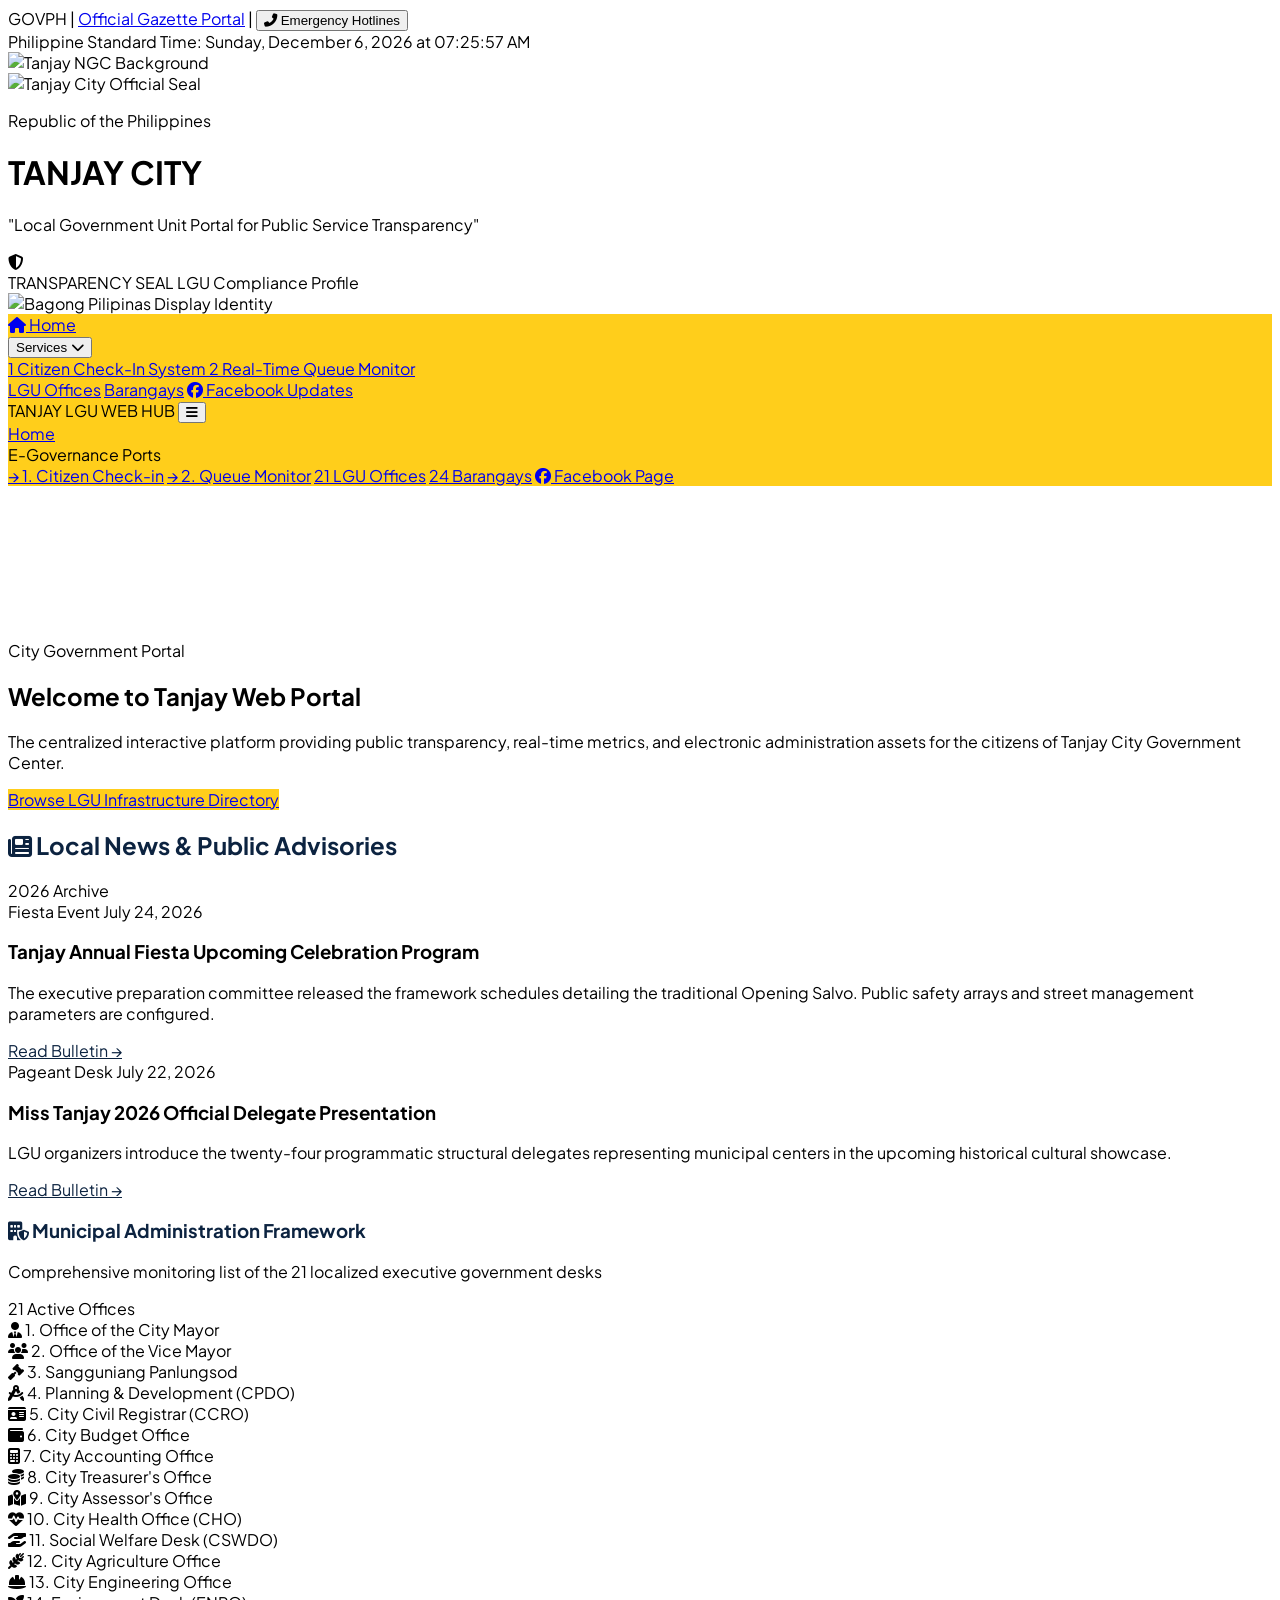
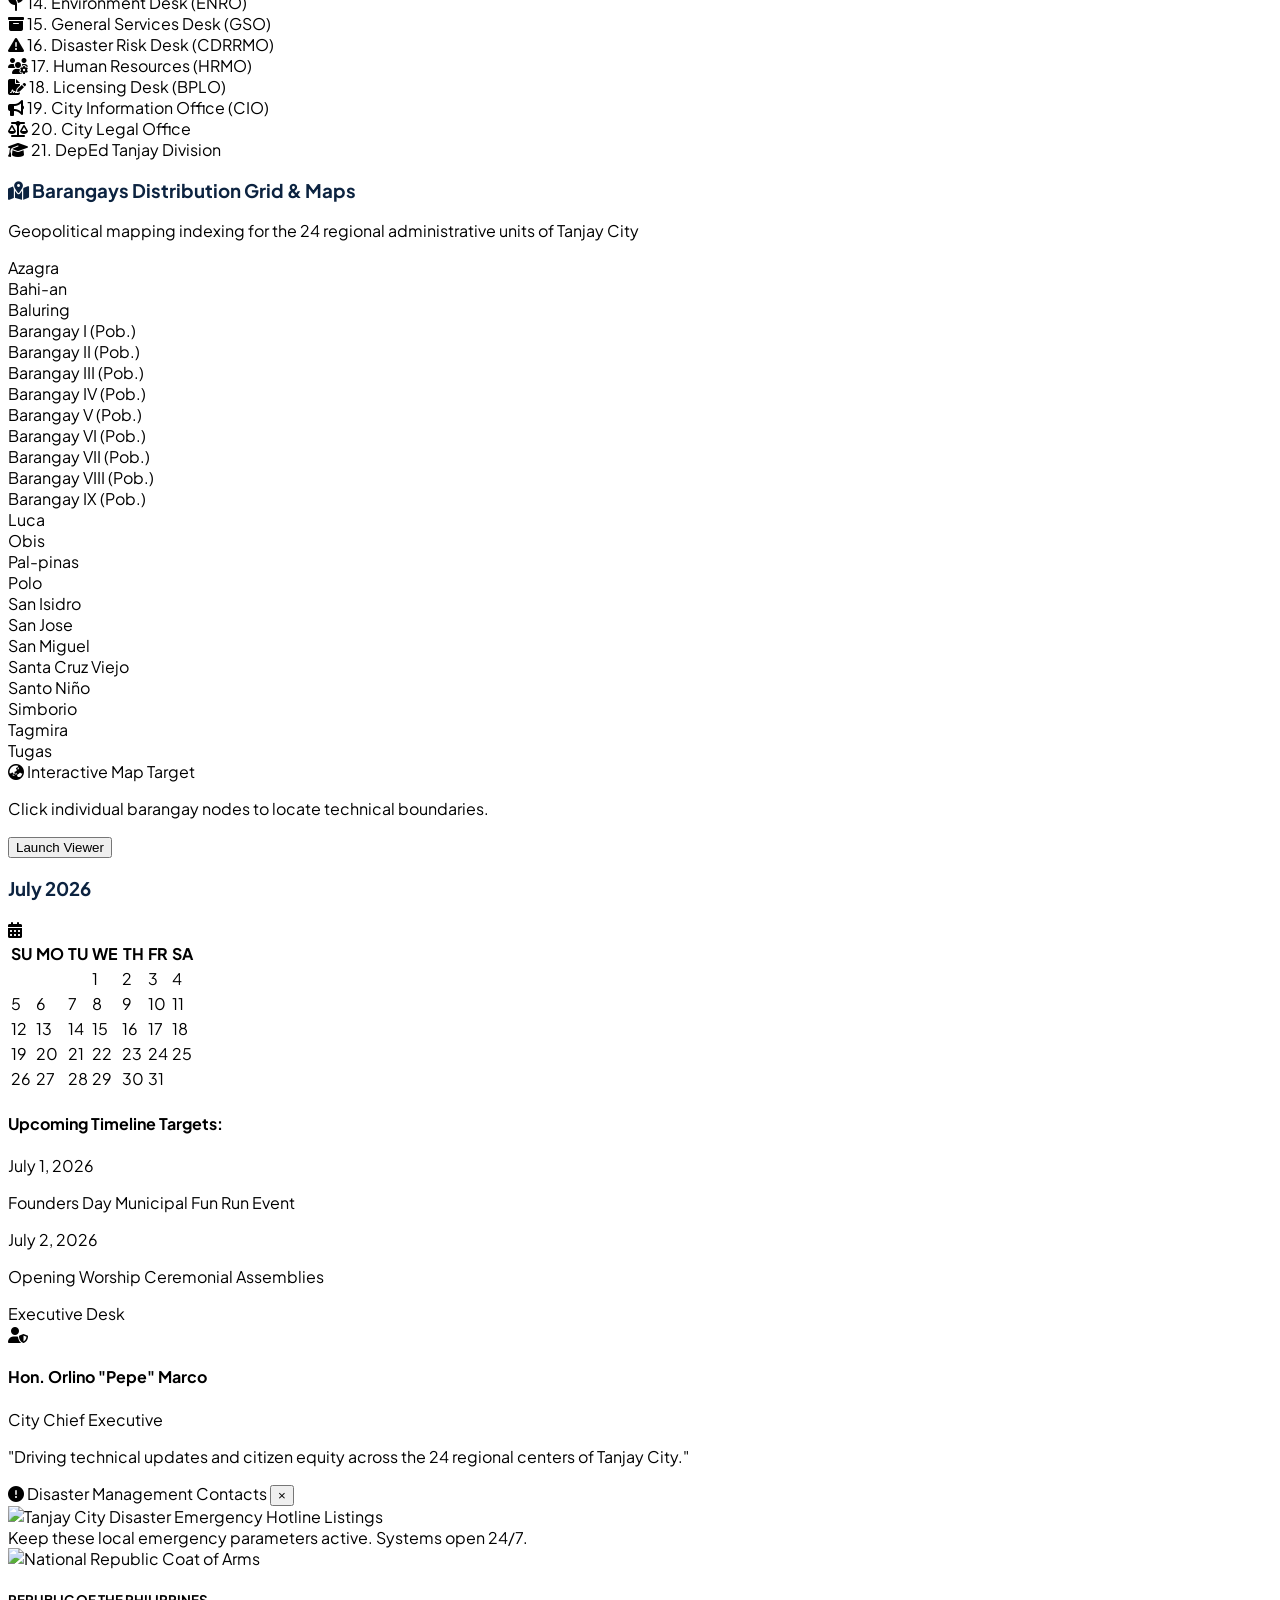
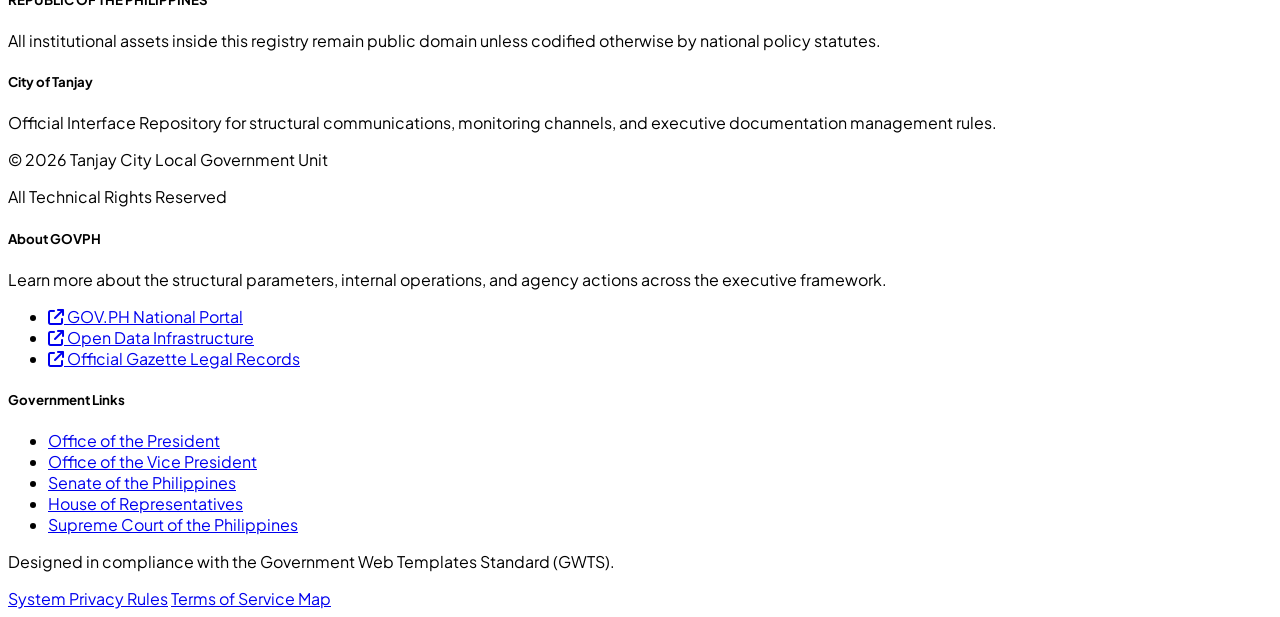
==== commit 341498ad: "Update index.html" ====
--- a/index.html
+++ b/index.html
@@ -96,8 +96,8 @@
                     </div>
                 </div>
 
-                <a href="#offices-panel" class="px-4 py-4 hover:bg-slate-950 hover:text-white transition">21 LGU Offices</a>
-                <a href="#barangays-panel" class="px-4 py-4 hover:bg-slate-950 hover:text-white transition">24 Barangays</a>
+                <a href="#offices-panel" class="px-4 py-4 hover:bg-slate-950 hover:text-white transition">LGU Offices</a>
+                <a href="#barangays-panel" class="px-4 py-4 hover:bg-slate-950 hover:text-white transition">Barangays</a>
                 <a href="https://www.facebook.com/OrlinoPepe" target="_blank" class="px-4 py-4 hover:bg-slate-950 hover:text-white transition flex items-center"><i class="fa-brands fa-facebook mr-1.5 text-base"></i> Facebook Updates</a>
             </div>
 
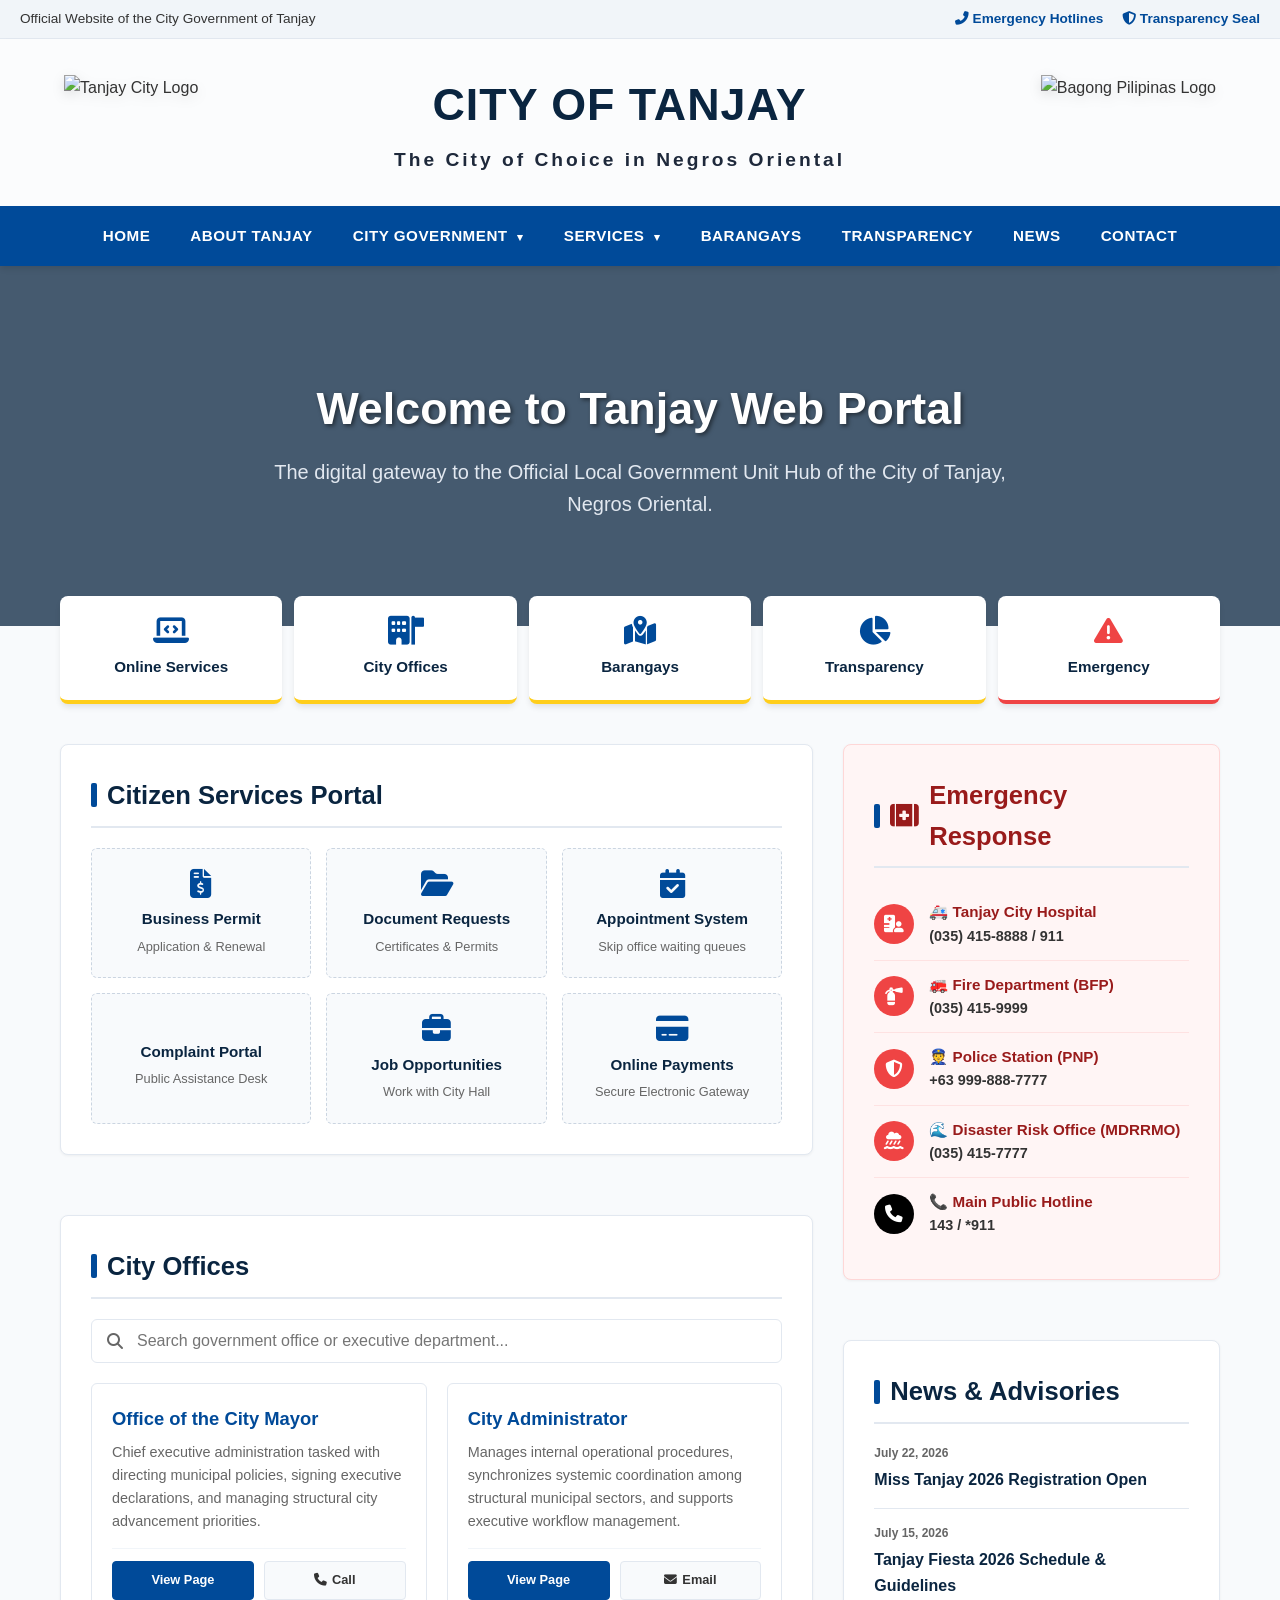
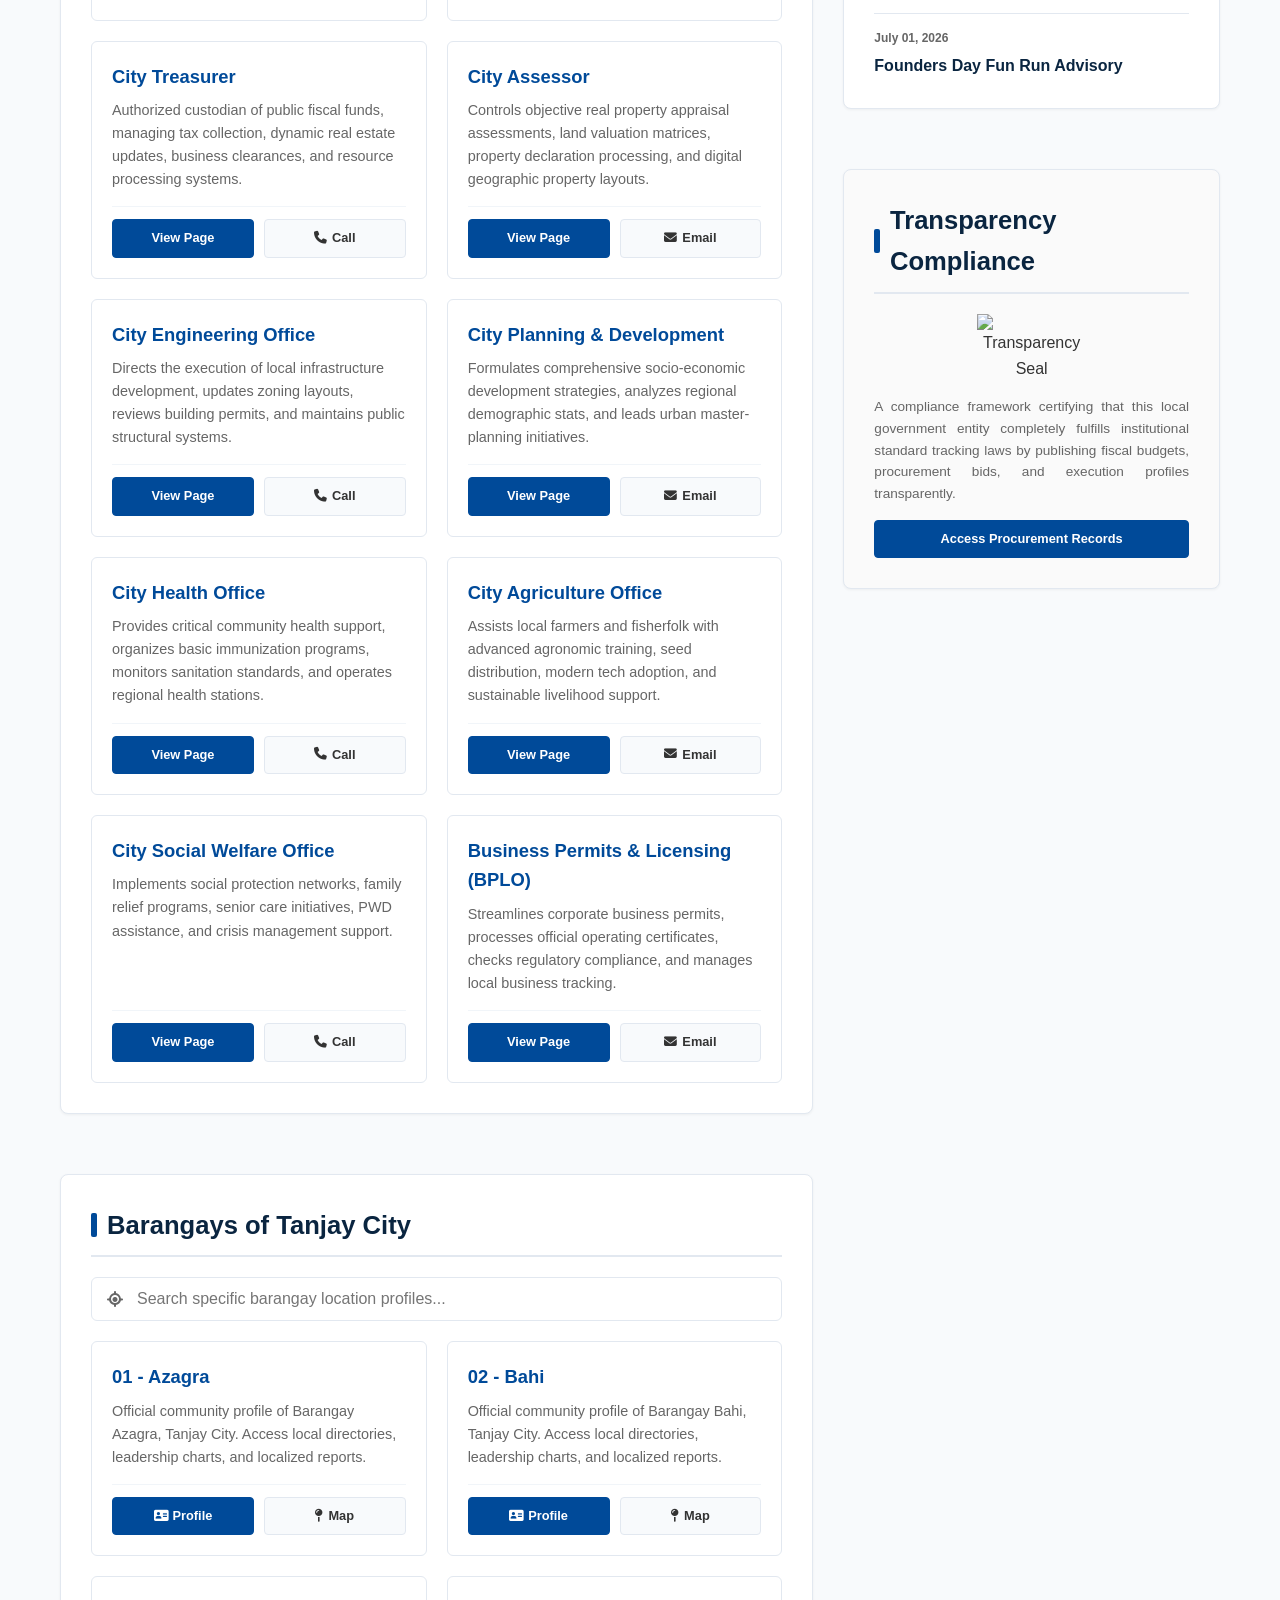
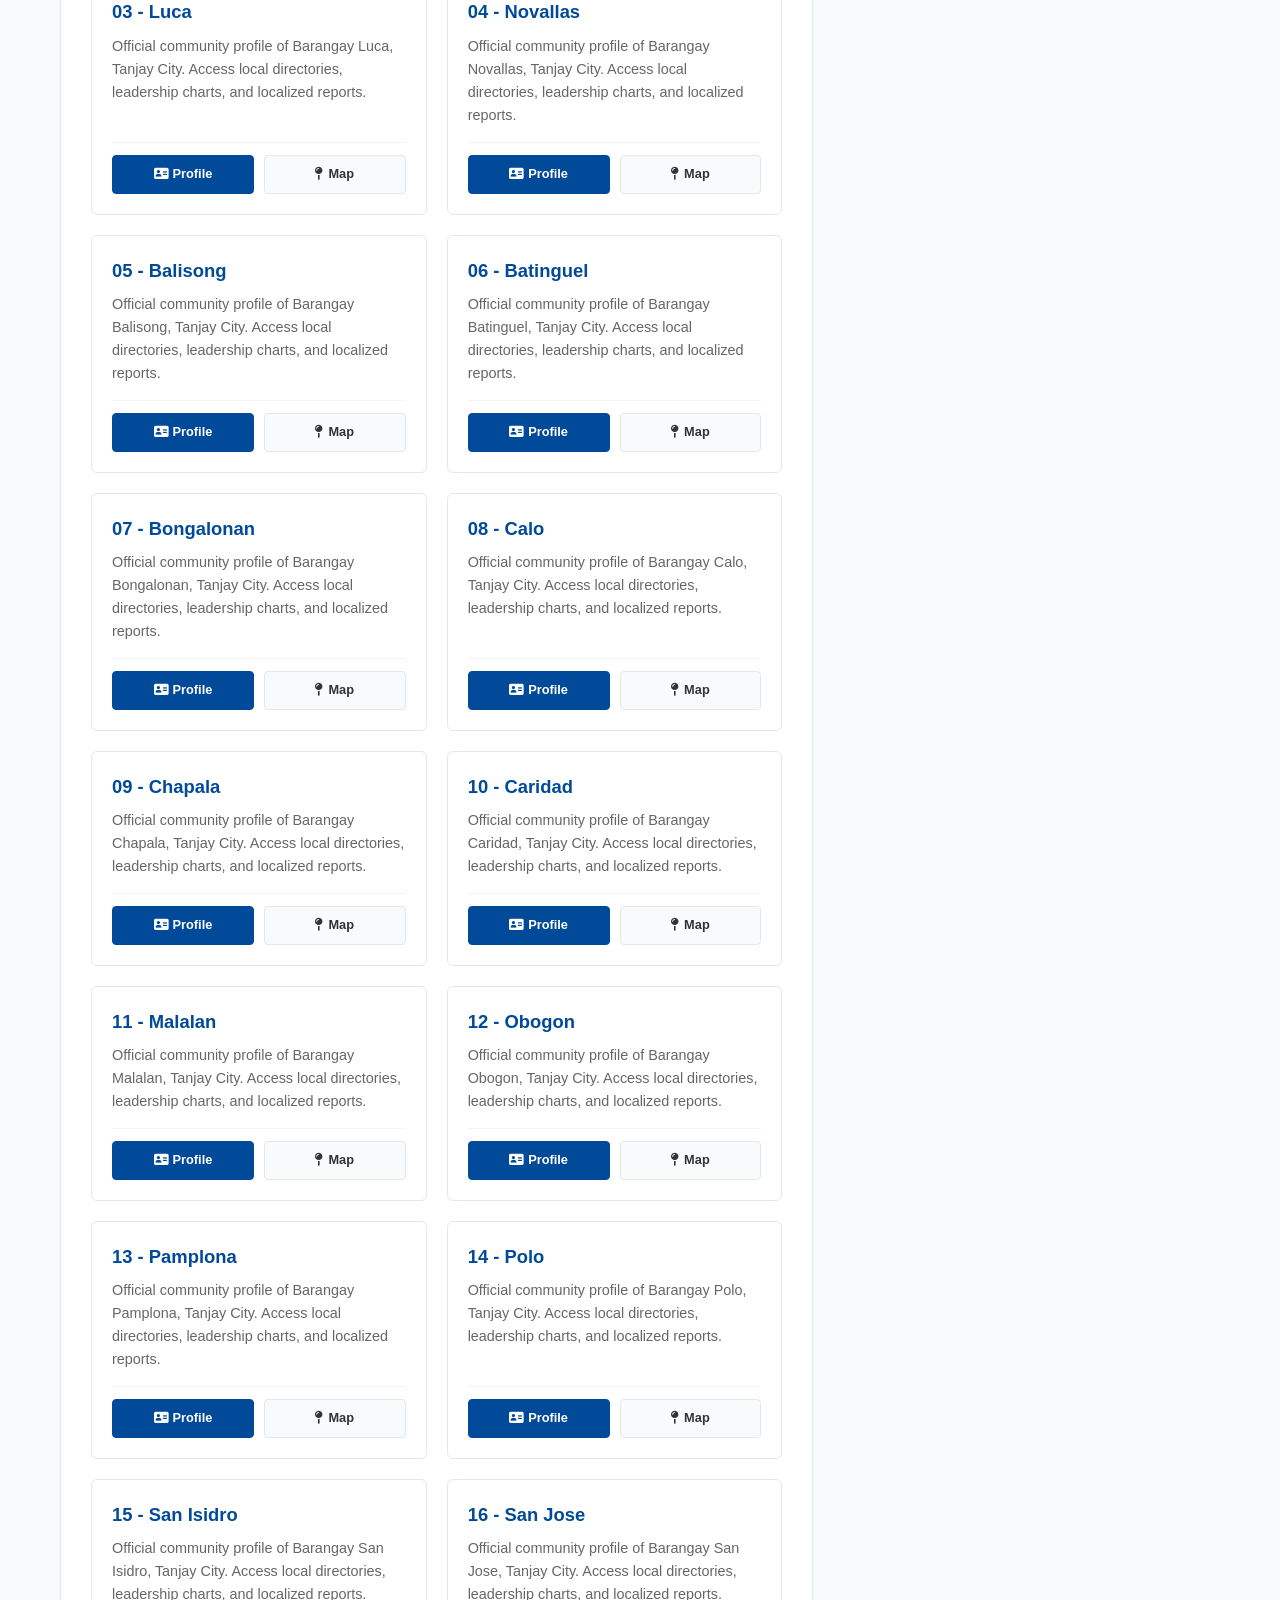
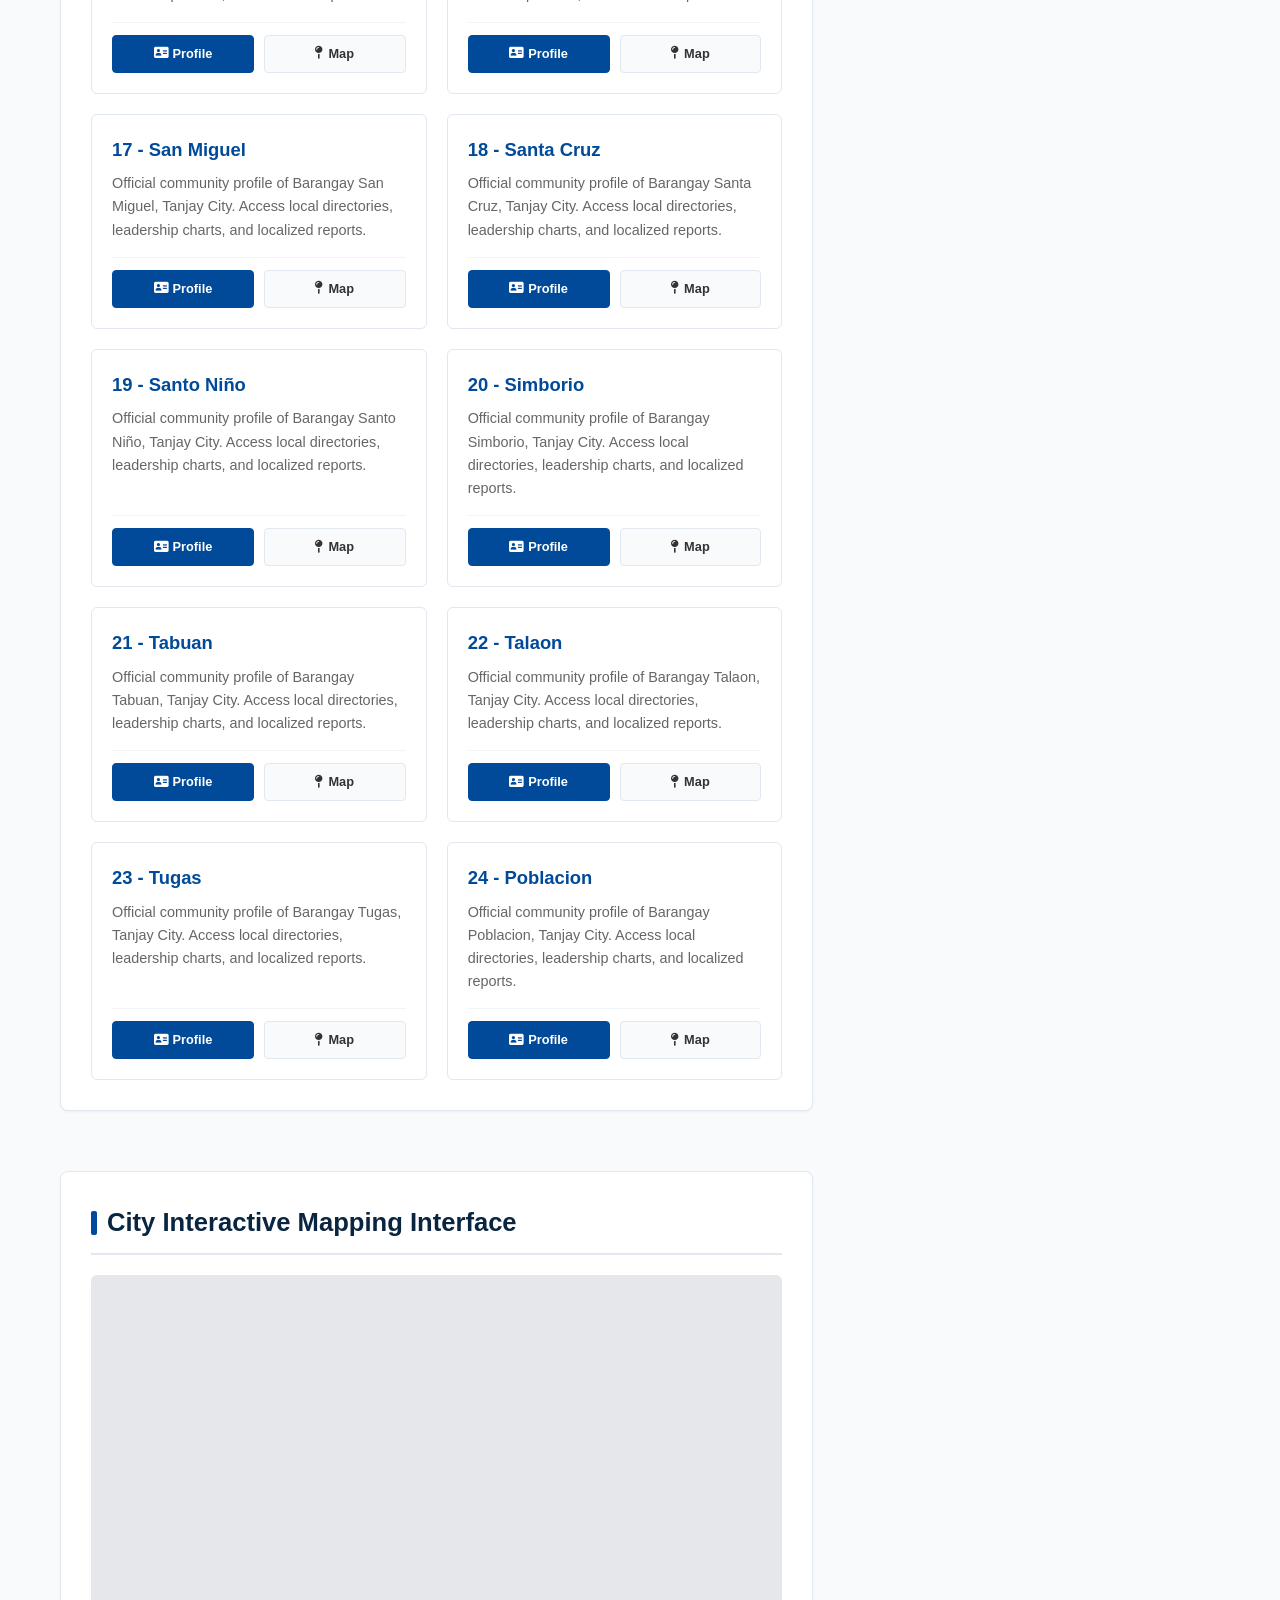
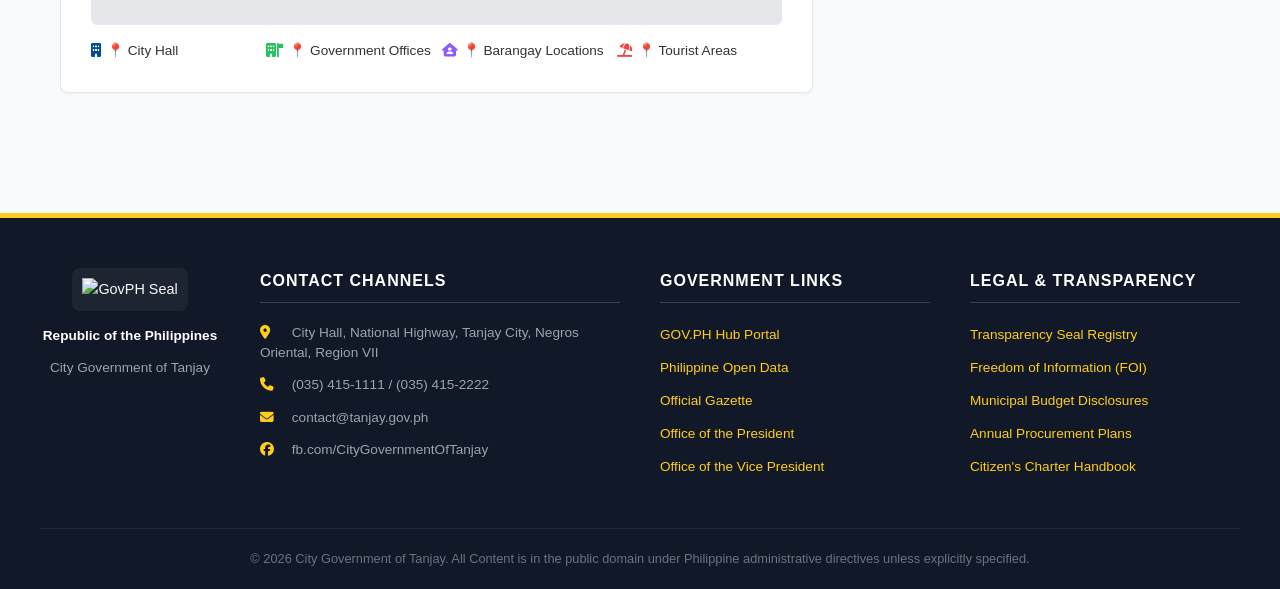
==== commit a852519b: "Update index.html" ====
--- a/index.html
+++ b/index.html
@@ -1,603 +1,592 @@
 <!DOCTYPE html>
-<html lang="en" class="scroll-smooth">
+<html lang="en">
 <head>
     <meta charset="UTF-8">
     <meta name="viewport" content="width=device-width, initial-scale=1.0">
-    <title>Official Website of the City of Tanjay | Local Government Unit Portal</title>
-    <!-- Tailwind CSS Script CDN Engine -->
-    <script src="https://cdn.jsdelivr.net/npm/@tailwindcss/browser@4"></script>
-    <!-- FontAwesome Vector Icon Suites -->
+    <title>City of Tanjay | Official Web Portal</title>
     <link rel="stylesheet" href="https://cdnjs.cloudflare.com/ajax/libs/font-awesome/6.4.0/css/all.min.css">
-    <!-- Clean Structural Sans Serif Font Ecosystem -->
-    <link rel="preconnect" href="https://fonts.googleapis.com">
-    <link rel="preconnect" href="https://fonts.gstatic.com" crossorigin>
-    <link href="https://fonts.googleapis.com/css2?family=Plus+Jakarta+Sans:wght@300;400;500;600;700;800&display=swap" rel="stylesheet">
-    
     <style>
-        body { font-family: 'Plus Jakarta Sans', sans-serif; }
-        .bg-tanjay-blue { background-color: #0c2340; }
-        .text-tanjay-blue { color: #0c2340; }
-        .bg-tanjay-gold { background-color: #ffce1b; }
-        .hover-tanjay-blue:hover { background-color: #0a1d35; }
+        /* Base Styling & Variables */
+        :root {
+            --primary: #004a99;
+            --primary-dark: #0a2540;
+            --accent: #FFCE1B;
+            --text-dark: #333333;
+            --text-light: #666666;
+            --bg-light: #f8fafc;
+            --white: #ffffff;
+            --border: #e2e8f0;
+            --success: #22c55e;
+            --danger: #ef4444;
+        }
+
+        * { box-sizing: border-box; margin: 0; padding: 0; font-family: 'Segoe UI', Tahoma, Geneva, Verdana, sans-serif; }
+        body { background-color: var(--bg-light); color: var(--text-dark); line-height: 1.6; }
+        a { text-decoration: none; color: inherit; transition: all 0.3s ease; }
+
+        /* Utility Bar */
+        .utility-bar { background: #f1f5f9; padding: 8px 20px; font-size: 0.85rem; display: flex; justify-content: space-between; align-items: center; border-bottom: 1px solid var(--border); }
+        .utility-links a { margin-left: 15px; font-weight: 600; color: var(--primary); }
+        .utility-links a:hover { color: var(--danger); }
+
+        /* Premium Header Banner */
+        .header-banner { position: relative; background: linear-gradient(rgba(255,255,255,0.45), rgba(255,255,255,0.45)), url('https://i.imgur.com/U26gio6.jpeg') no-repeat center center/cover; padding: 30px 5%; display: flex; align-items: center; justify-content: space-between; gap: 20px; min-height: 160px; box-shadow: 0 4px 6px -1px rgba(0,0,0,0.1); }
+        .header-logo { height: 95px; width: auto; filter: drop-shadow(0px 4px 6px rgba(0,0,0,0.1)); }
+        .header-text-container { text-align: center; flex: 1; }
+        .header-title { font-size: clamp(1.8rem, 4vw, 2.8rem); font-weight: 800; color: var(--primary-dark); letter-spacing: 1px; text-transform: uppercase; text-shadow: 1px 1px 2px rgba(255,255,255,0.8); }
+        .header-subtitle { font-size: clamp(0.9rem, 2vw, 1.2rem); color: #1e293b; font-weight: 600; letter-spacing: 3px; margin-top: 5px; }
+
+        /* Navigation Menu */
+        nav { background: var(--primary); color: var(--white); position: sticky; top: 0; z-index: 1000; box-shadow: 0 4px 6px -1px rgba(0,0,0,0.1); }
+        .menu-toggle { display: none; }
+        .hamburger { display: none; cursor: pointer; padding: 15px 20px; font-size: 1.3rem; font-weight: bold; background: var(--primary-dark); }
+        
+        nav ul { list-style: none; display: flex; justify-content: center; flex-wrap: wrap; }
+        nav ul li { position: relative; }
+        nav ul li a { display: block; padding: 18px 20px; font-weight: 600; font-size: 0.95rem; text-transform: uppercase; letter-spacing: 0.5px; }
+        nav ul li a:hover, nav ul li:hover > a { background: var(--primary-dark); color: var(--accent); }
+        
+        /* Dropdowns */
+        .arrow { font-size: 0.7rem; margin-left: 5px; }
+        .dropdown-content { display: none; position: absolute; background: var(--white); min-width: 240px; box-shadow: 0 10px 15px -3px rgba(0,0,0,0.1); top: 100%; left: 0; border-top: 3px solid var(--accent); }
+        .dropdown-content a { color: var(--text-dark) !important; padding: 12px 20px; text-transform: none; font-weight: 500; font-size: 0.9rem; border-bottom: 1px solid #f1f5f9; }
+        .dropdown-content a:hover { background: #f8fafc; color: var(--primary) !important; padding-left: 25px; }
+        .dropdown:hover .dropdown-content { display: block; }
+
+        /* Hero Video Stream Section */
+        .featured-hero { position: relative; height: 40vh; min-height: 300px; display: flex; flex-direction: column; justify-content: center; align-items: center; text-align: center; color: var(--white); overflow: hidden; padding: 20px; }
+        .video-bg { position: absolute; top: 0; left: 0; width: 100%; height: 100%; z-index: 1; }
+        .video-bg video { width: 100%; height: 100%; object-fit: cover; }
+        .featured-hero::before { content: ""; position: absolute; top: 0; left: 0; width: 100%; height: 100%; background: rgba(10, 37, 64, 0.75); z-index: 2; }
+        .hero-content { position: relative; z-index: 3; max-width: 800px; }
+        .hero-content h1 { font-size: clamp(1.8rem, 4vw, 2.8rem); margin-bottom: 12px; font-weight: 700; text-shadow: 2px 2px 4px rgba(0,0,0,0.5); }
+        .hero-content p { font-size: clamp(1.0rem, 2vw, 1.25rem); color: #e2e8f0; }
+
+        /* Main Section Dynamic Hub Shortcuts Bar */
+        .hub-shortcuts { display: grid; grid-template-columns: repeat(auto-fit, minmax(180px, 1fr)); gap: 12px; max-width: 1200px; margin: -30px auto 40px auto; padding: 0 20px; position: relative; z-index: 10; }
+        .hub-btn { background: var(--white); padding: 20px; text-align: center; border-radius: 8px; font-weight: 700; color: var(--primary-dark); box-shadow: 0 4px 6px -1px rgba(0,0,0,0.1); border-bottom: 4px solid var(--accent); font-size: 0.95rem; }
+        .hub-btn i { display: block; font-size: 1.8rem; margin-bottom: 10px; color: var(--primary); }
+        .hub-btn:hover { transform: translateY(-5px); background: var(--primary-dark); color: var(--white); border-bottom-color: var(--accent); }
+        .hub-btn:hover i { color: var(--accent); }
+
+        /* Content Layout Framework */
+        .container { max-width: 1200px; margin: 0 auto; padding: 0 20px 40px 20px; display: grid; grid-template-columns: 2fr 1fr; gap: 30px; }
+        .section-block { background: var(--white); padding: 30px; border-radius: 8px; box-shadow: 0 1px 3px rgba(0,0,0,0.05); margin-bottom: 30px; border: 1px solid var(--border); }
+        .full-width-block { grid-column: span 2; }
+        
+        h2.section-title { color: var(--primary-dark); font-size: 1.6rem; margin-bottom: 20px; padding-bottom: 10px; border-bottom: 2px solid #e2e8f0; display: flex; align-items: center; gap: 10px; }
+        h2.section-title::before { content: ""; width: 6px; height: 24px; background: var(--primary); display: inline-block; border-radius: 2px; }
+
+        /* Live Search Controls */
+        .search-wrapper { position: relative; margin-bottom: 20px; }
+        .search-input { width: 100%; padding: 12px 20px 12px 45px; border: 1px solid var(--border); border-radius: 6px; font-size: 1rem; outline: none; transition: border 0.3s; }
+        .search-input:focus { border-color: var(--primary); box-shadow: 0 0 0 3px rgba(0,74,153,0.1); }
+        .search-wrapper i { position: absolute; left: 16px; top: 50%; transform: translateY(-50%); color: var(--text-light); }
+
+        /* Grid Framework for Cards */
+        .grid-cards { display: grid; grid-template-columns: repeat(auto-fill, minmax(280px, 1fr)); gap: 20px; }
+        .info-card { background: var(--white); border: 1px solid var(--border); border-radius: 6px; padding: 20px; transition: all 0.3s; position: relative; display: flex; flex-direction: column; justify-content: space-between; }
+        .info-card:hover { transform: translateY(-2px); box-shadow: 0 4px 12px rgba(0,0,0,0.05); border-color: #cbd5e1; }
+        .info-card h3 { color: var(--primary); font-size: 1.15rem; margin-bottom: 8px; }
+        .info-card p { font-size: 0.9rem; color: var(--text-light); margin-bottom: 15px; flex-grow: 1; }
+        
+        /* Interactive Buttons Inside Cards */
+        .card-actions { display: flex; gap: 10px; margin-top: auto; border-top: 1px solid #f1f5f9; padding-top: 12px; }
+        .action-btn { flex: 1; padding: 8px 10px; text-align: center; border-radius: 4px; font-size: 0.8rem; font-weight: 600; display: inline-flex; align-items: center; justify-content: center; gap: 5px; cursor: pointer; border: 1px solid var(--border); background: #f8fafc; }
+        .action-btn:hover { background: var(--primary); color: var(--white); border-color: var(--primary); }
+        .action-btn.btn-primary { background: var(--primary); color: var(--white); border-color: var(--primary); }
+        .action-btn.btn-primary:hover { background: var(--primary-dark); }
+
+        /* Citizen Services Portal Layout */
+        .services-portal-grid { display: grid; grid-template-columns: repeat(auto-fill, minmax(220px, 1fr)); gap: 15px; }
+        .portal-item { background: #f8fafc; border: 1px dashed #cbd5e1; padding: 20px; border-radius: 6px; text-align: center; cursor: pointer; }
+        .portal-item i { font-size: 1.8rem; color: var(--primary); margin-bottom: 10px; }
+        .portal-item h4 { font-size: 0.95rem; color: var(--primary-dark); margin-bottom: 5px; }
+        .portal-item p { font-size: 0.8rem; color: var(--text-light); }
+        .portal-item:hover { background: var(--white); border-style: solid; border-color: var(--primary); box-shadow: 0 4px 6px -1px rgba(0,0,0,0.05); }
+
+        /* Emergency Module styling */
+        .emergency-sidebar { background: #fff5f5; border: 1px solid #fed7d7; }
+        .emergency-item { display: flex; align-items: center; gap: 15px; padding: 12px 0; border-bottom: 1px solid #fee2e2; }
+        .emergency-item:last-child { border-bottom: none; }
+        .emergency-icon { width: 40px; height: 40px; background: var(--danger); color: var(--white); border-radius: 50%; display: flex; align-items: center; justify-content: center; font-size: 1.1rem; flex-shrink: 0; }
+        .emergency-details h4 { font-size: 0.95rem; color: #991b1b; }
+        .emergency-details p { font-size: 0.9rem; font-weight: bold; color: var(--text-dark); }
+
+        /* Map Embed Container Layout */
+        .map-frame { width: 100%; height: 350px; border: 0; border-radius: 6px; background: #e5e7eb; position: relative; overflow: hidden; }
+        .map-legend { display: grid; grid-template-columns: repeat(auto-fit, minmax(140px, 1fr)); gap: 10px; margin-top: 15px; font-size: 0.85rem; }
+        .legend-item { display: flex; align-items: center; gap: 6px; }
+
+        /* News & Advisories Section */
+        .news-item { margin-bottom: 15px; padding-bottom: 15px; border-bottom: 1px solid var(--border); }
+        .news-item:last-child { border-bottom: none; margin-bottom: 0; padding-bottom: 0; }
+        .news-date { font-size: 0.75rem; color: var(--text-light); font-weight: 600; display: block; margin-bottom: 4px; }
+        .news-title { font-size: 1rem; color: var(--primary-dark); font-weight: 600; }
+        .news-title:hover { color: var(--primary); }
+
+        /* Modal Structure Styling */
+        .modal { display: none; position: fixed; z-index: 2000; left: 0; top: 0; width: 100%; height: 100%; background-color: rgba(0,0,0,0.6); backdrop-filter: blur(4px); justify-content: center; align-items: center; padding: 20px; }
+        .modal-content { background-color: var(--white); padding: 25px; border-radius: 8px; max-width: 600px; width: 100%; position: relative; box-shadow: 0 20px 25px -5px rgba(0,0,0,0.1); animation: modalSlide 0.3s ease; }
+        @keyframes modalSlide { from { transform: translateY(-20px); opacity: 0; } to { transform: translateY(0); opacity: 1; } }
+        .close-btn { position: absolute; top: 15px; right: 15px; background: none; border: none; font-size: 1.5rem; cursor: pointer; color: var(--text-light); }
+        .close-btn:hover { color: var(--danger); }
+        .modal-body h3 { color: var(--primary-dark); margin-bottom: 15px; font-size: 1.4rem; }
+        .modal-body p { font-size: 0.95rem; margin-bottom: 12px; color: var(--text-dark); }
+
+        /* Completely Overhauled Transformed GovPH Footer Layout */
+        footer { background: #111827; color: #f9fafb; padding: 50px 20px 20px 20px; margin-top: 50px; border-top: 5px solid var(--accent); font-size: 0.9rem; }
+        .footer-grid { display: grid; grid-template-columns: 1fr 2fr 1.5fr 1.5fr; gap: 40px; max-width: 1200px; margin: 0 auto; }
+        .footer-col h4 { color: var(--white); font-size: 1rem; text-transform: uppercase; letter-spacing: 1px; margin-bottom: 20px; border-bottom: 1px solid #374151; padding-bottom: 8px; }
+        .footer-col img.gov-seal { max-width: 120px; height: auto; background: rgba(255,255,255,0.05); padding: 10px; border-radius: 8px; }
+        .footer-col p { color: #9ca3af; margin-bottom: 12px; font-size: 0.85rem; line-height: 1.5; }
+        .footer-col ul { list-style: none; }
+        .footer-col ul li { margin-bottom: 10px; }
+        .footer-col ul li a { color: var(--accent); font-size: 0.85rem; }
+        .footer-col ul li a:hover { color: var(--white); text-decoration: underline; }
+        .footer-contact-info i { color: var(--accent); width: 20px; margin-right: 8px; }
+        .footer-bottom { border-top: 1px solid #1f2937; max-width: 1200px; margin: 40px auto 0 auto; padding-top: 20px; text-align: center; font-size: 0.8rem; color: #6b7280; }
+
+        /* Comprehensive Media Queries Layout Tweaks */
+        @media (max-width: 992px) {
+            .container { grid-template-columns: 1fr; }
+            .full-width-block { grid-column: span 1; }
+            .footer-grid { grid-template-columns: 1fr 1fr; }
+        }
+
+        @media (max-width: 768px) {
+            .header-banner { flex-direction: column; text-align: center; padding: 20px; }
+            .header-logo { height: 75px; }
+            .hamburger { display: block; }
+            nav ul { display: none; flex-direction: column; width: 100%; background: var(--primary-dark); }
+            nav ul li { width: 100%; }
+            nav ul li a { padding: 15px 20px; border-bottom: 1px solid rgba(255,255,255,0.05); }
+            .dropdown-content { position: relative; top: 0; box-shadow: none; min-width: 100%; background: #0f2d4a; border-top: none; }
+            .dropdown-content a { color: #e2e8f0 !important; padding-left: 30px; }
+            .menu-toggle:checked ~ ul { display: flex; }
+            .hub-shortcuts { grid-template-columns: repeat(2, 1fr); margin-top: 20px; }
+            .footer-grid { grid-template-columns: 1fr; gap: 30px; }
+        }
     </style>
 </head>
-<body class="bg-slate-50 text-slate-800 min-h-screen flex flex-col">
-
-    <!-- TOPMOST PH GOVERNMENT UTILITY TICKER -->
-    <div class="bg-neutral-950 text-white text-[11px] font-medium py-2 px-4 border-b border-white/5">
-        <div class="max-w-7xl mx-auto flex flex-col sm:flex-row justify-between items-center gap-2">
-            <div class="flex items-center space-x-3 tracking-wider">
-                <span class="font-extrabold text-tanjay-gold">GOVPH</span>
-                <span class="opacity-30">|</span>
-                <a href="https://www.gov.ph" target="_blank" class="hover:text-tanjay-gold transition">Official Gazette Portal</a>
-                <span class="opacity-30">|</span>
-                <button id="hotline-trigger" class="hover:text-tanjay-gold font-bold transition flex items-center cursor-pointer">
-                    <i class="fa-solid fa-phone-flip text-red-500 mr-1.5 animate-pulse"></i> Emergency Hotlines
-                </button>
-            </div>
-            <div class="font-mono text-neutral-300">
-                Philippine Standard Time: <span id="ph-time" class="font-bold text-white">Loading time matrix...</span>
-            </div>
+<body>
+
+    <div class="utility-bar">
+        <div>Official Website of the City Government of Tanjay</div>
+        <div class="utility-links">
+            <a href="#emergency-section"><i class="fa-solid fa-phone-flip"></i> Emergency Hotlines</a>
+            <a href="#transparency-seal"><i class="fa-solid fa-shield-halved"></i> Transparency Seal</a>
         </div>
     </div>
 
-    <!-- RE-ENGINEERED HEADER BANNER CONTAINER -->
-    <header class="relative bg-slate-900 overflow-hidden min-h-[160px] flex items-center shadow-lg">
-        <!-- Structural Background Image Layer from Source Parameters -->
-        <img src="https://i.imgur.com/U26gio6.jpeg" alt="Tanjay NGC Background" class="absolute inset-0 w-full h-full object-cover opacity-35 object-center">
-        <!-- Color Dynamic Dimmer Overlays -->
-        <div class="absolute inset-0 bg-linear-to-r from-slate-950/80 via-slate-900/60 to-slate-950/80 mix-blend-multiply"></div>
-        
-        <!-- Foreground Logo/Masthead Layer -->
-        <div class="relative w-full max-w-7xl mx-auto px-4 py-6 flex flex-col md:flex-row items-center justify-between gap-6 z-10 text-center md:text-left">
-            <div class="flex flex-col md:flex-row items-center gap-5">
-                <img src="https://i.imgur.com/vXFYds0.png" alt="Tanjay City Official Seal" class="h-24 w-24 object-contain filter drop-shadow-[0_4px_8px_rgba(0,0,0,0.5)]">
-                <div>
-                    <p class="text-xs font-bold uppercase tracking-widest text-tanjay-gold">Republic of the Philippines</p>
-                    <h1 class="text-3xl md:text-4.5xl font-extrabold text-white tracking-tight drop-shadow-xs">TANJAY CITY</h1>
-                    <p class="text-xs md:text-sm font-medium text-slate-300 italic mt-0.5">"Local Government Unit Portal for Public Service Transparency"</p>
-                </div>
-            </div>
-            <div class="flex items-center gap-4">
-                <!-- Transparency Seal Compliance Target Link -->
-                <div class="bg-white/10 backdrop-blur-md border border-white/10 rounded-xl p-2.5 flex items-center space-x-3 max-w-[200px] shadow-sm">
-                    <i class="fa-solid fa-shield-halved text-2xl text-tanjay-gold"></i>
-                    <div class="text-[10px] text-slate-200 leading-tight">
-                        <span class="font-bold block text-white text-xs">TRANSPARENCY SEAL</span>
-                        LGU Compliance Profile
-                    </div>
-                </div>
-                <img src="https://i.imgur.com/T9ymS5A.png" alt="Bagong Pilipinas Display Identity" class="h-20 w-auto object-contain hidden lg:block filter drop-shadow-sm">
-            </div>
-        </div>
+    <header class="header-banner">
+        <img src="https://i.imgur.com/vXFYds0.png" alt="Tanjay City Logo" class="header-logo">
+        <div class="header-text-container">
+            <h1 class="header-title">City of Tanjay</h1>
+            <p class="header-subtitle">The City of Choice in Negros Oriental</p>
+        </div>
+        <img src="https://i.imgur.com/T9ymS5A.png" alt="Bagong Pilipinas Logo" class="header-logo">
     </header>
 
-    <!-- RESPONSIBLE NAVIGATION SYSTEMS -->
-    <nav class="bg-tanjay-gold text-slate-950 font-bold sticky top-0 z-40 shadow-md">
-        <div class="max-w-7xl mx-auto px-4 flex justify-between items-center h-14">
-            <!-- Left aligned desktop anchors -->
-            <div class="hidden md:flex items-center space-x-1 h-full text-sm">
-                <a href="https://jastine2010.github.io/tanjaylguportal/" class="px-4 py-4 hover:bg-slate-950 hover:text-white transition flex items-center"><i class="fa-solid fa-house mr-1.5"></i> Home</a>
-                
-                <!-- Dropdown for Online E-Services Portal -->
-                <div class="relative group h-full flex items-center">
-                    <button class="px-4 py-4 hover:bg-slate-950 hover:text-white transition flex items-center outline-hidden cursor-pointer">
-                        Services <i class="fa-solid fa-chevron-down text-[10px] ml-1.5"></i>
-                    </button>
-                    <div class="absolute top-full left-0 bg-white border border-slate-200 text-slate-800 font-medium text-xs rounded-b-xl shadow-xl w-60 py-2 hidden group-hover:block animate-fadeIn">
-                        <a href="https://script.google.com/macros/s/AKfycbyDTD_H4r44m_YBBRJgT4zbfF492GjDjPJpaq6e3dwmfSmiAVo1jAPCgNR4InbWhKlqfQ/exec" target="_blank" rel="noopener noreferrer" class="px-4 py-2.5 hover:bg-slate-50 hover:text-blue-900 flex items-center gap-2 border-b border-slate-100">
-                            <span class="bg-blue-100 text-blue-900 font-bold px-1.5 py-0.5 rounded text-[10px]">1</span> 
-                            Citizen Check-In System
-                        </a>
-                        <a href="https://script.google.com/macros/s/AKfycbyDTD_H4r44m_YBBRJgT4zbfF492GjDjPJpaq6e3dwmfSmiAVo1jAPCgNR4InbWhKlqfQ/exec?page=monitor" target="_blank" rel="noopener noreferrer" class="px-4 py-2.5 hover:bg-slate-50 hover:text-blue-900 flex items-center gap-2">
-                            <span class="bg-amber-100 text-amber-900 font-bold px-1.5 py-0.5 rounded text-[10px]">2</span> 
-                            Real-Time Queue Monitor
-                        </a>
-                    </div>
-                </div>
-
-                <a href="#offices-panel" class="px-4 py-4 hover:bg-slate-950 hover:text-white transition">LGU Offices</a>
-                <a href="#barangays-panel" class="px-4 py-4 hover:bg-slate-950 hover:text-white transition">Barangays</a>
-                <a href="https://www.facebook.com/OrlinoPepe" target="_blank" class="px-4 py-4 hover:bg-slate-950 hover:text-white transition flex items-center"><i class="fa-brands fa-facebook mr-1.5 text-base"></i> Facebook Updates</a>
-            </div>
-
-            <!-- Header Title Identity placeholder for mobile collapse sizes -->
-            <span class="md:hidden font-extrabold tracking-wide text-xs">TANJAY LGU WEB HUB</span>
-
-            <!-- Mobile Drawer Button Interactivity -->
-            <button id="mobile-menu-toggle" class="md:hidden p-2 text-slate-950 font-bold text-xl cursor-pointer">
-                <i class="fa-solid fa-bars" id="burger-icon"></i>
-            </button>
-        </div>
-
-        <!-- Collapsible Mobile Panel Element Layout -->
-        <div id="mobile-menu" class="hidden md:hidden bg-amber-400 text-slate-950 font-semibold text-sm border-t border-amber-500">
-            <a href="https://jastine2010.github.io/tanjaylguportal/" class="block px-6 py-3 border-b border-amber-500/30 hover:bg-amber-500">Home</a>
-            <div class="bg-amber-500/20 px-6 py-2 font-bold text-xs uppercase tracking-wider text-amber-900">E-Governance Ports</div>
-            <a href="https://script.google.com/macros/s/AKfycbyDTD_H4r44m_YBBRJgT4zbfF492GjDjPJpaq6e3dwmfSmiAVo1jAPCgNR4InbWhKlqfQ/exec" target="_blank" class="block px-8 py-2.5 text-xs hover:bg-amber-500">&rarr; 1. Citizen Check-in</a>
-            <a href="https://script.google.com/macros/s/AKfycbyDTD_H4r44m_YBBRJgT4zbfF492GjDjPJpaq6e3dwmfSmiAVo1jAPCgNR4InbWhKlqfQ/exec?page=monitor" target="_blank" class="block px-8 py-2.5 text-xs hover:bg-amber-500 mb-2">&rarr; 2. Queue Monitor</a>
-            <a href="#offices-panel" class="block px-6 py-3 border-b border-amber-500/30 hover:bg-amber-500">21 LGU Offices</a>
-            <a href="#barangays-panel" class="block px-6 py-3 border-b border-amber-500/30 hover:bg-amber-500">24 Barangays</a>
-            <a href="https://www.facebook.com/OrlinoPepe" target="_blank" class="block px-6 py-3 hover:bg-amber-500"><i class="fa-brands fa-facebook mr-1"></i> Facebook Page</a>
-        </div>
+    <nav>
+        <input type="checkbox" id="menu-btn" class="menu-toggle">
+        <label for="menu-btn" class="hamburger"><i class="fa-solid fa-bars"></i> ☰ Menu</label>
+        <ul>
+            <li><a href="#">Home</a></li>
+            <li><a href="#">About Tanjay</a></li>
+            <li class="dropdown">
+                <a href="#" class="dropbtn">City Government <span class="arrow">&#9662;</span></a>
+                <div class="dropdown-content">
+                    <a href="#" onclick="openDeptModal('Office of the City Mayor', 'Chief Executive Officer leading strategic development initiatives and civil execution updates across Tanjay.')">Mayor's Office</a>
+                    <a href="#offices-section">21 Offices & Departments</a>
+                    <a href="#" onclick="openDeptModal('City Council / Sangguniang Panlungsod', 'The legislative body responsible for enacting local ordinances, resolutions, and structural approvals.')">City Council</a>
+                </div>
+            </li>
+            <li class="dropdown">
+                <a href="#" class="dropbtn">Services <span class="arrow">&#9662;</span></a>
+                <div class="dropdown-content">
+                    <a href="#services-portal">Online Transactions</a>
+                    <a href="#services-portal">Business Permit Application</a>
+                    <a href="#services-portal">Civil Services</a>
+                </div>
+            </li>
+            <li><a href="#barangays-section">Barangays</a></li>
+            <li><a href="#transparency-seal">Transparency</a></li>
+            <li><a href="#news-section">News</a></li>
+            <li><a href="#contact-footer">Contact</a></li>
+        </ul>
     </nav>
 
-    <!-- IMMERSIVE HYMN HERO CONTEXT LAYER WITH BG VIDEO LOOP -->
-    <section class="relative bg-slate-950 text-white py-24 px-4 flex flex-col justify-center items-center text-center overflow-hidden min-h-[38vh]">
-        <!-- Full Layout Background Video Element Wrapper Pipeline -->
-        <div class="absolute inset-0 w-full h-full z-0 pointer-events-none opacity-40">
-            <video id="tanjayHymnVideo" playsinline autoplay muted loop class="w-full h-full object-cover">
+    <section class="featured-hero">
+        <div class="video-bg">
+            <video id="tanjayHymnVideo" playsinline autoplay muted loop>
                 <source src="https://www.dropbox.com/scl/fi/sgt1urshb1cze6ee0le3a/NGC.mp4?rlkey=gkam4h6v40oewkpb74sz9y3fw&st=ze09bomr&raw=1" type="video/mp4">
             </video>
         </div>
-        <!-- Absolute dark solid visual layer mixin to maximize standard readability -->
-        <div class="absolute inset-0 bg-gradient-to-t from-slate-950 via-slate-900/70 to-slate-950/90 z-10"></div>
+        <div class="hero-content">
+            <h1>Welcome to Tanjay Web Portal</h1>
+            <p>The digital gateway to the Official Local Government Unit Hub of the City of Tanjay, Negros Oriental.</p>
+        </div>
+    </section>
+
+    <div class="hub-shortcuts">
+        <a href="#services-portal" class="hub-btn"><i class="fa-solid fa-laptop-code"></i>Online Services</a>
+        <a href="#offices-section" class="hub-btn"><i class="fa-solid fa-building-flag"></i>City Offices</a>
+        <a href="#barangays-section" class="hub-btn"><i class="fa-solid fa-map-location-dot"></i>Barangays</a>
+        <a href="#transparency-seal" class="hub-btn"><i class="fa-solid fa-chart-pie"></i>Transparency</a>
+        <a href="#emergency-section" class="hub-btn" style="border-bottom-color: var(--danger);"><i class="fa-solid fa-triangle-exclamation" style="color: var(--danger)"></i>Emergency</a>
+    </div>
+
+    <div class="container">
         
-        <div class="relative max-w-3xl mx-auto z-20 space-y-4">
-            <span class="inline-block bg-blue-600/30 border border-blue-500/50 text-blue-400 font-bold text-xs uppercase tracking-widest px-3 py-1 rounded-full">
-                City Government Portal
-            </span>
-            <h2 class="text-3xl md:text-5xl font-black tracking-tight leading-tight">
-                Welcome to Tanjay Web Portal
-            </h2>
-            <p class="text-sm md:text-lg text-slate-300 font-medium max-w-2xl mx-auto leading-relaxed">
-                The centralized interactive platform providing public transparency, real-time metrics, and electronic administration assets for the citizens of Tanjay City Government Center.
-            </p>
-            <div class="pt-2">
-                <a href="#offices-panel" class="bg-tanjay-gold text-slate-950 hover:bg-white text-xs font-bold uppercase tracking-wider px-6 py-3 rounded-lg shadow-md inline-block transition transform active:scale-95">
-                    Browse LGU Infrastructure Directory
-                </a>
-            </div>
-        </div>
-    </section>
-
-    <!-- MAIN TWO-COLUMN CONTAINER INTERFACE FRAMEWORK -->
-    <div class="max-w-7xl mx-auto w-full px-4 py-12 grid grid-cols-1 lg:grid-cols-3 gap-8 flex-grow">
-        
-        <!-- LEFT COLUMN: Primary LGU News Content Feed Array (2/3 Grid Area) -->
-        <main class="lg:col-span-2 space-y-12">
+        <main style="display: flex; flex-direction: column; gap: 30px;">
             
-            <!-- News Section Container Block -->
-            <section class="space-y-6">
-                <div class="border-b border-slate-200 pb-3 flex items-center justify-between">
-                    <h2 class="text-xl font-extrabold text-tanjay-blue uppercase tracking-tight flex items-center">
-                        <i class="fa-solid fa-newspaper mr-2 text-blue-600"></i> Local News & Public Advisories
-                    </h2>
-                    <span class="bg-slate-200 text-slate-700 text-[11px] font-bold px-2 py-0.5 rounded">2026 Archive</span>
-                </div>
-
-                <div class="grid grid-cols-1 md:grid-cols-2 gap-6">
-                    <!-- Standardized Post Unit 1 -->
-                    <article class="bg-white border border-slate-200 rounded-2xl overflow-hidden shadow-xs hover:shadow-md hover:border-slate-300 transition flex flex-col">
-                        <div class="p-5 flex-grow space-y-3">
-                            <div class="flex items-center justify-between text-xs text-slate-500">
-                                <span class="bg-amber-100 text-amber-900 font-bold px-2 py-0.5 rounded-sm uppercase tracking-wide text-[10px]">Fiesta Event</span>
-                                <time font-mono>July 24, 2026</time>
-                            </div>
-                            <h3 class="font-extrabold text-lg text-slate-900 leading-snug hover:text-blue-900 cursor-pointer transition">
-                                Tanjay Annual Fiesta Upcoming Celebration Program
-                            </h3>
-                            <p class="text-xs text-slate-600 leading-relaxed">
-                                The executive preparation committee released the framework schedules detailing the traditional Opening Salvo. Public safety arrays and street management parameters are configured.
-                            </p>
-                        </div>
-                        <div class="bg-slate-50 px-5 py-3 border-t border-slate-100 text-right">
-                            <a href="#" class="text-xs font-bold text-tanjay-blue hover:underline">Read Bulletin &rarr;</a>
-                        </div>
-                    </article>
-
-                    <!-- Standardized Post Unit 2 -->
-                    <article class="bg-white border border-slate-200 rounded-2xl overflow-hidden shadow-xs hover:shadow-md hover:border-slate-300 transition flex flex-col">
-                        <div class="p-5 flex-grow space-y-3">
-                            <div class="flex items-center justify-between text-xs text-slate-500">
-                                <span class="bg-blue-100 text-blue-900 font-bold px-2 py-0.5 rounded-sm uppercase tracking-wide text-[10px]">Pageant Desk</span>
-                                <time font-mono>July 22, 2026</time>
-                            </div>
-                            <h3 class="font-extrabold text-lg text-slate-900 leading-snug hover:text-blue-900 cursor-pointer transition">
-                                Miss Tanjay 2026 Official Delegate Presentation
-                            </h3>
-                            <p class="text-xs text-slate-600 leading-relaxed">
-                                LGU organizers introduce the twenty-four programmatic structural delegates representing municipal centers in the upcoming historical cultural showcase.
-                            </p>
-                        </div>
-                        <div class="bg-slate-50 px-5 py-3 border-t border-slate-100 text-right">
-                            <a href="#" class="text-xs font-bold text-tanjay-blue hover:underline">Read Bulletin &rarr;</a>
-                        </div>
-                    </article>
-                </div>
-            </section>
-
-            <!-- MANDATED STRUCTURAL MODULE: 21 LGU OFFICES COMPONENT -->
-            <section id="offices-panel" class="bg-white border border-slate-200 rounded-2xl p-6 shadow-xs space-y-6">
-                <div class="border-b border-slate-100 pb-3 flex flex-col sm:flex-row justify-between items-start sm:items-center gap-2">
-                    <div>
-                        <h3 class="text-lg font-extrabold text-tanjay-blue uppercase tracking-tight flex items-center">
-                            <i class="fa-solid fa-building-shield mr-2.5 text-amber-500"></i> Municipal Administration Framework
-                        </h3>
-                        <p class="text-xs text-slate-500 mt-0.5">Comprehensive monitoring list of the 21 localized executive government desks</p>
-                    </div>
-                    <span class="bg-blue-900 text-white font-mono font-bold text-xs px-2.5 py-1 rounded-md">21 Active Offices</span>
-                </div>
-
-                <div class="grid grid-cols-1 sm:grid-cols-2 md:grid-cols-3 gap-3">
-                    <!-- Iterating through stylized technical titles across all 21 localized office nodes -->
-                    <div class="bg-slate-50 p-3 rounded-xl border border-slate-200/60 hover:border-blue-900/40 transition text-xs flex items-center space-x-2.5">
-                        <i class="fa-solid fa-user-tie text-blue-900 text-sm"></i>
-                        <span class="font-bold text-slate-800">1. Office of the City Mayor</span>
-                    </div>
-                    <div class="bg-slate-50 p-3 rounded-xl border border-slate-200/60 hover:border-blue-900/40 transition text-xs flex items-center space-x-2.5">
-                        <i class="fa-solid fa-users text-blue-900 text-sm"></i>
-                        <span class="font-bold text-slate-800">2. Office of the Vice Mayor</span>
-                    </div>
-                    <div class="bg-slate-50 p-3 rounded-xl border border-slate-200/60 hover:border-blue-900/40 transition text-xs flex items-center space-x-2.5">
-                        <i class="fa-solid fa-gavel text-blue-900 text-sm"></i>
-                        <span class="font-bold text-slate-800">3. Sangguniang Panlungsod</span>
-                    </div>
-                    <div class="bg-slate-50 p-3 rounded-xl border border-slate-200/60 hover:border-blue-900/40 transition text-xs flex items-center space-x-2.5">
-                        <i class="fa-solid fa-compass-drafting text-blue-900 text-sm"></i>
-                        <span class="font-bold text-slate-800">4. Planning & Development (CPDO)</span>
-                    </div>
-                    <div class="bg-slate-50 p-3 rounded-xl border border-slate-200/60 hover:border-blue-900/40 transition text-xs flex items-center space-x-2.5">
-                        <i class="fa-solid fa-id-card text-blue-900 text-sm"></i>
-                        <span class="font-bold text-slate-800">5. City Civil Registrar (CCRO)</span>
-                    </div>
-                    <div class="bg-slate-50 p-3 rounded-xl border border-slate-200/60 hover:border-blue-900/40 transition text-xs flex items-center space-x-2.5">
-                        <i class="fa-solid fa-wallet text-blue-900 text-sm"></i>
-                        <span class="font-bold text-slate-800">6. City Budget Office</span>
-                    </div>
-                    <div class="bg-slate-50 p-3 rounded-xl border border-slate-200/60 hover:border-blue-900/40 transition text-xs flex items-center space-x-2.5">
-                        <i class="fa-solid fa-calculator text-blue-900 text-sm"></i>
-                        <span class="font-bold text-slate-800">7. City Accounting Office</span>
-                    </div>
-                    <div class="bg-slate-50 p-3 rounded-xl border border-slate-200/60 hover:border-blue-900/40 transition text-xs flex items-center space-x-2.5">
-                        <i class="fa-solid fa-coins text-blue-900 text-sm"></i>
-                        <span class="font-bold text-slate-800">8. City Treasurer's Office</span>
-                    </div>
-                    <div class="bg-slate-50 p-3 rounded-xl border border-slate-200/60 hover:border-blue-900/40 transition text-xs flex items-center space-x-2.5">
-                        <i class="fa-solid fa-map-location-dot text-blue-900 text-sm"></i>
-                        <span class="font-bold text-slate-800">9. City Assessor's Office</span>
-                    </div>
-                    <div class="bg-slate-50 p-3 rounded-xl border border-slate-200/60 hover:border-blue-900/40 transition text-xs flex items-center space-x-2.5">
-                        <i class="fa-solid fa-heart-pulse text-blue-900 text-sm"></i>
-                        <span class="font-bold text-slate-800">10. City Health Office (CHO)</span>
-                    </div>
-                    <div class="bg-slate-50 p-3 rounded-xl border border-slate-200/60 hover:border-blue-900/40 transition text-xs flex items-center space-x-2.5">
-                        <i class="fa-solid fa-hand-holding-hand text-blue-900 text-sm"></i>
-                        <span class="font-bold text-slate-800">11. Social Welfare Desk (CSWDO)</span>
-                    </div>
-                    <div class="bg-slate-50 p-3 rounded-xl border border-slate-200/60 hover:border-blue-900/40 transition text-xs flex items-center space-x-2.5">
-                        <i class="fa-solid fa-wheat-awn text-blue-900 text-sm"></i>
-                        <span class="font-bold text-slate-800">12. City Agriculture Office</span>
-                    </div>
-                    <div class="bg-slate-50 p-3 rounded-xl border border-slate-200/60 hover:border-blue-900/40 transition text-xs flex items-center space-x-2.5">
-                        <i class="fa-solid fa-helmet-safety text-blue-900 text-sm"></i>
-                        <span class="font-bold text-slate-800">13. City Engineering Office</span>
-                    </div>
-                    <div class="bg-slate-50 p-3 rounded-xl border border-slate-200/60 hover:border-blue-900/40 transition text-xs flex items-center space-x-2.5">
-                        <i class="fa-solid fa-seedling text-blue-900 text-sm"></i>
-                        <span class="font-bold text-slate-800">14. Environment Desk (ENRO)</span>
-                    </div>
-                    <div class="bg-slate-50 p-3 rounded-xl border border-slate-200/60 hover:border-blue-900/40 transition text-xs flex items-center space-x-2.5">
-                        <i class="fa-solid fa-box-archive text-blue-900 text-sm"></i>
-                        <span class="font-bold text-slate-800">15. General Services Desk (GSO)</span>
-                    </div>
-                    <div class="bg-slate-50 p-3 rounded-xl border border-slate-200/60 hover:border-blue-900/40 transition text-xs flex items-center space-x-2.5">
-                        <i class="fa-solid fa-triangle-exclamation text-blue-900 text-sm"></i>
-                        <span class="font-bold text-slate-800">16. Disaster Risk Desk (CDRRMO)</span>
-                    </div>
-                    <div class="bg-slate-50 p-3 rounded-xl border border-slate-200/60 hover:border-blue-900/40 transition text-xs flex items-center space-x-2.5">
-                        <i class="fa-solid fa-users-gear text-blue-900 text-sm"></i>
-                        <span class="font-bold text-slate-800">17. Human Resources (HRMO)</span>
-                    </div>
-                    <div class="bg-slate-50 p-3 rounded-xl border border-slate-200/60 hover:border-blue-900/40 transition text-xs flex items-center space-x-2.5">
-                        <i class="fa-solid fa-file-signature text-blue-900 text-sm"></i>
-                        <span class="font-bold text-slate-800">18. Licensing Desk (BPLO)</span>
-                    </div>
-                    <div class="bg-slate-50 p-3 rounded-xl border border-slate-200/60 hover:border-blue-900/40 transition text-xs flex items-center space-x-2.5">
-                        <i class="fa-solid fa-bullhorn text-blue-900 text-sm"></i>
-                        <span class="font-bold text-slate-800">19. City Information Office (CIO)</span>
-                    </div>
-                    <div class="bg-slate-50 p-3 rounded-xl border border-slate-200/60 hover:border-blue-900/40 transition text-xs flex items-center space-x-2.5">
-                        <i class="fa-solid fa-scale-balanced text-blue-900 text-sm"></i>
-                        <span class="font-bold text-slate-800">20. City Legal Office</span>
-                    </div>
-                    <div class="bg-slate-50 p-3 rounded-xl border border-slate-200/60 hover:border-blue-900/40 transition text-xs flex items-center space-x-2.5">
-                        <i class="fa-solid fa-graduation-cap text-blue-900 text-sm"></i>
-                        <span class="font-bold text-slate-800">21. DepEd Tanjay Division</span>
-                    </div>
-                </div>
-            </section>
-
-            <!-- MANDATED STRUCTURAL MODULE: 24 BARANGAYS GEOGRAPHIC MAP GRID -->
-            <section id="barangays-panel" class="bg-white border border-slate-200 rounded-2xl p-6 shadow-xs space-y-6">
-                <div class="border-b border-slate-100 pb-3">
-                    <h3 class="text-lg font-extrabold text-tanjay-blue uppercase tracking-tight flex items-center">
-                        <i class="fa-solid fa-map-location-dot mr-2.5 text-blue-600"></i> Barangays Distribution Grid & Maps
-                    </h3>
-                    <p class="text-xs text-slate-500 mt-0.5">Geopolitical mapping indexing for the 24 regional administrative units of Tanjay City</p>
-                </div>
-
-                <!-- Split Interactive layout: Left grid index list, Right vector graphic placeholder map panel -->
-                <div class="grid grid-cols-1 md:grid-cols-3 gap-6">
-                    <div class="md:col-span-2 grid grid-cols-2 sm:grid-cols-3 gap-2 text-[11px]">
-                        <!-- Dynamic array listing all 24 structural components safely mapping Tanjay -->
-                        <div class="p-2 bg-slate-50 border border-slate-200 rounded-lg hover:bg-slate-100 transition cursor-pointer font-medium text-slate-700">Azagra</div>
-                        <div class="p-2 bg-slate-50 border border-slate-200 rounded-lg hover:bg-slate-100 transition cursor-pointer font-medium text-slate-700">Bahi-an</div>
-                        <div class="p-2 bg-slate-50 border border-slate-200 rounded-lg hover:bg-slate-100 transition cursor-pointer font-medium text-slate-700">Baluring</div>
-                        <div class="p-2 bg-slate-50 border border-slate-200 rounded-lg hover:bg-slate-100 transition cursor-pointer font-medium text-slate-700 font-bold text-blue-900">Barangay I (Pob.)</div>
-                        <div class="p-2 bg-slate-50 border border-slate-200 rounded-lg hover:bg-slate-100 transition cursor-pointer font-medium text-slate-700 font-bold text-blue-900">Barangay II (Pob.)</div>
-                        <div class="p-2 bg-slate-50 border border-slate-200 rounded-lg hover:bg-slate-100 transition cursor-pointer font-medium text-slate-700 font-bold text-blue-900">Barangay III (Pob.)</div>
-                        <div class="p-2 bg-slate-50 border border-slate-200 rounded-lg hover:bg-slate-100 transition cursor-pointer font-medium text-slate-700 font-bold text-blue-900">Barangay IV (Pob.)</div>
-                        <div class="p-2 bg-slate-50 border border-slate-200 rounded-lg hover:bg-slate-100 transition cursor-pointer font-medium text-slate-700 font-bold text-blue-900">Barangay V (Pob.)</div>
-                        <div class="p-2 bg-slate-50 border border-slate-200 rounded-lg hover:bg-slate-100 transition cursor-pointer font-medium text-slate-700 font-bold text-blue-900">Barangay VI (Pob.)</div>
-                        <div class="p-2 bg-slate-50 border border-slate-200 rounded-lg hover:bg-slate-100 transition cursor-pointer font-medium text-slate-700 font-bold text-blue-900">Barangay VII (Pob.)</div>
-                        <div class="p-2 bg-slate-50 border border-slate-200 rounded-lg hover:bg-slate-100 transition cursor-pointer font-medium text-slate-700 font-bold text-blue-900">Barangay VIII (Pob.)</div>
-                        <div class="p-2 bg-slate-50 border border-slate-200 rounded-lg hover:bg-slate-100 transition cursor-pointer font-medium text-slate-700 font-bold text-blue-900">Barangay IX (Pob.)</div>
-                        <div class="p-2 bg-slate-50 border border-slate-200 rounded-lg hover:bg-slate-100 transition cursor-pointer font-medium text-slate-700">Luca</div>
-                        <div class="p-2 bg-slate-50 border border-slate-200 rounded-lg hover:bg-slate-100 transition cursor-pointer font-medium text-slate-700">Obis</div>
-                        <div class="p-2 bg-slate-50 border border-slate-200 rounded-lg hover:bg-slate-100 transition cursor-pointer font-medium text-slate-700">Pal-pinas</div>
-                        <div class="p-2 bg-slate-50 border border-slate-200 rounded-lg hover:bg-slate-100 transition cursor-pointer font-medium text-slate-700">Polo</div>
-                        <div class="p-2 bg-slate-50 border border-slate-200 rounded-lg hover:bg-slate-100 transition cursor-pointer font-medium text-slate-700">San Isidro</div>
-                        <div class="p-2 bg-slate-50 border border-slate-200 rounded-lg hover:bg-slate-100 transition cursor-pointer font-medium text-slate-700">San Jose</div>
-                        <div class="p-2 bg-slate-50 border border-slate-200 rounded-lg hover:bg-slate-100 transition cursor-pointer font-medium text-slate-700">San Miguel</div>
-                        <div class="p-2 bg-slate-50 border border-slate-200 rounded-lg hover:bg-slate-100 transition cursor-pointer font-medium text-slate-700">Santa Cruz Viejo</div>
-                        <div class="p-2 bg-slate-50 border border-slate-200 rounded-lg hover:bg-slate-100 transition cursor-pointer font-medium text-slate-700">Santo Niño</div>
-                        <div class="p-2 bg-slate-50 border border-slate-200 rounded-lg hover:bg-slate-100 transition cursor-pointer font-medium text-slate-700">Simborio</div>
-                        <div class="p-2 bg-slate-50 border border-slate-200 rounded-lg hover:bg-slate-100 transition cursor-pointer font-medium text-slate-700">Tagmira</div>
-                        <div class="p-2 bg-slate-50 border border-slate-200 rounded-lg hover:bg-slate-100 transition cursor-pointer font-medium text-slate-700">Tugas</div>
-                    </div>
-                    
-                    <!-- Dynamic Map Visual Container Wrapper Area (Right Side Embed/Mock Target) -->
-                    <div class="bg-slate-100 border border-slate-200 rounded-xl p-4 flex flex-col justify-center items-center text-center relative overflow-hidden group min-h-[180px]">
-                        <div class="absolute inset-0 opacity-10 bg-[radial-gradient(#0c2340_1px,transparent_1px)] [background-size:16px_16px] pointer-events-none"></div>
-                        <i class="fa-solid fa-earth-asia text-4xl text-slate-400 group-hover:text-blue-900 transition mb-2"></i>
-                        <span class="font-extrabold text-xs text-slate-800">Interactive Map Target</span>
-                        <p class="text-[10px] text-slate-500 max-w-[160px] mx-auto mt-1 leading-normal">Click individual barangay nodes to locate technical boundaries.</p>
-                        <button class="mt-3 bg-white hover:bg-blue-900 hover:text-white text-[10px] font-bold border border-slate-300 rounded px-2.5 py-1 shadow-xs transition cursor-pointer">Launch Viewer</button>
-                    </div>
-                </div>
-            </section>
-
+            <section id="services-portal" class="section-block">
+                <h2 class="section-title">Citizen Services Portal</h2>
+                <div class="services-portal-grid">
+                    <div class="portal-item" onclick="openDeptModal('Business Permit System', 'Apply or renew your business registration entirely online. Submit requirements, calculate tax fees, and monitor application approvals.')">
+                        <i class="fa-solid fa-file-invoice-dollar"></i>
+                        <h4>Business Permit</h4>
+                        <p>Application & Renewal</p>
+                    </div>
+                    <div class="portal-item" onclick="openDeptModal('Document Processing Request Panel', 'Secure official records, local civil certificates, building clearance plans, and zoning declarations easily.')">
+                        <i class="fa-solid fa-folder-open"></i>
+                        <h4>Document Requests</h4>
+                        <p>Certificates & Permits</p>
+                    </div>
+                    <div class="portal-item" onclick="openDeptModal('Real-Time Queue & Appointment Booking', 'Schedule on-site agency appointments or sign in directly to digital office lanes for expedited tracking.')">
+                        <i class="fa-solid fa-calendar-check"></i>
+                        <h4>Appointment System</h4>
+                        <p>Skip office waiting queues</p>
+                    </div>
+                    <div class="portal-item" onclick="openDeptModal('Public Grievance and Complaint Form', 'Direct routing framework for localized dynamic reports, utility failure submissions, or policy suggestions.')">
+                        <i class="fa-solid fa-comments-text"></i>
+                        <h4>Complaint Portal</h4>
+                        <p>Public Assistance Desk</p>
+                    </div>
+                    <div class="portal-item" onclick="openDeptModal('LGU Careers & Employment Portal', 'Discover public service career tracks, administrative openings, and regional structural opportunities.')">
+                        <i class="fa-solid fa-briefcase"></i>
+                        <h4>Job Opportunities</h4>
+                        <p>Work with City Hall</p>
+                    </div>
+                    <div class="portal-item" onclick="openDeptModal('Secure Electronic Gateway Payments', 'Settle real property taxes, business processing balances, or municipal permit fees seamlessly via dynamic payment processing cards.')">
+                        <i class="fa-solid fa-credit-card"></i>
+                        <h4>Online Payments</h4>
+                        <p>Secure Electronic Gateway</p>
+                    </div>
+                </div>
+            </section>
+
+            <section id="offices-section" class="section-block">
+                <h2 class="section-title">City Offices</h2>
+                <div class="search-wrapper">
+                    <i class="fa-solid fa-magnifying-glass"></i>
+                    <input type="text" id="officeSearch" class="search-input" placeholder="Search government office or executive department..." onkeyup="filterOffices()">
+                </div>
+                <div class="grid-cards" id="officesContainer">
+                    <div class="info-card office-node" data-name="office of the city mayor structural executives">
+                        <h3>Office of the City Mayor</h3>
+                        <p>Chief executive administration tasked with directing municipal policies, signing executive declarations, and managing structural city advancement priorities.</p>
+                        <div class="card-actions">
+                            <span class="action-btn btn-primary" onclick="openDeptModal('Office of the City Mayor', 'Primary structural sector handling corporate planning, structural authorizations, and mayoral administrative projects.')">View Page</span>
+                            <a href="tel:+63354152222" class="action-btn"><i class="fa-solid fa-phone"></i> Call</a>
+                        </div>
+                    </div>
+                    <div class="info-card office-node" data-name="city administrator administrative execution">
+                        <h3>City Administrator</h3>
+                        <p>Manages internal operational procedures, synchronizes systemic coordination among structural municipal sectors, and supports executive workflow management.</p>
+                        <div class="card-actions">
+                            <span class="action-btn btn-primary" onclick="openDeptModal('City Administrator Office', 'Direct operational framework oversight focusing on workforce cohesion, cross-department task allocation, and program timelines.')">View Page</span>
+                            <a href="mailto:admin@tanjay.gov.ph" class="action-btn"><i class="fa-solid fa-envelope"></i> Email</a>
+                        </div>
+                    </div>
+                    <div class="info-card office-node" data-name="city treasurer finance revenue collection tax">
+                        <h3>City Treasurer</h3>
+                        <p>Authorized custodian of public fiscal funds, managing tax collection, dynamic real estate updates, business clearances, and resource processing systems.</p>
+                        <div class="card-actions">
+                            <span class="action-btn btn-primary" onclick="openDeptModal('City Treasurer Office', 'Financial tracking dashboard processing localized taxes, auxiliary community receipts, and legal fiscal documentation.')">View Page</span>
+                            <a href="tel:+63354153333" class="action-btn"><i class="fa-solid fa-phone"></i> Call</a>
+                        </div>
+                    </div>
+                    <div class="info-card office-node" data-name="city assessor land property appraisal evaluation">
+                        <h3>City Assessor</h3>
+                        <p>Controls objective real property appraisal assessments, land valuation matrices, property declaration processing, and digital geographic property layouts.</p>
+                        <div class="card-actions">
+                            <span class="action-btn btn-primary" onclick="openDeptModal('City Assessor Office', 'Maintains structural land registers, property records, and comprehensive local appraisal directories.')">View Page</span>
+                            <a href="mailto:assessor@tanjay.gov.ph" class="action-btn"><i class="fa-solid fa-envelope"></i> Email</a>
+                        </div>
+                    </div>
+                    <div class="info-card office-node" data-name="city engineering office infrastructure building public works">
+                        <h3>City Engineering Office</h3>
+                        <p>Directs the execution of local infrastructure development, updates zoning layouts, reviews building permits, and maintains public structural systems.</p>
+                        <div class="card-actions">
+                            <span class="action-btn btn-primary" onclick="openDeptModal('City Engineering Office', 'Handles local project evaluations, infrastructure monitoring, environmental approvals, and building codes.')">View Page</span>
+                            <a href="tel:+63354154444" class="action-btn"><i class="fa-solid fa-phone"></i> Call</a>
+                        </div>
+                    </div>
+                    <div class="info-card office-node" data-name="city planning and development office cpdo master plan data project">
+                        <h3>City Planning & Development</h3>
+                        <p>Formulates comprehensive socio-economic development strategies, analyzes regional demographic stats, and leads urban master-planning initiatives.</p>
+                        <div class="card-actions">
+                            <span class="action-btn btn-primary" onclick="openDeptModal('CPDO Hub', 'Manages strategic geographic maps, economic trend analyses, and city-wide developmental blueprints.')">View Page</span>
+                            <a href="mailto:planning@tanjay.gov.ph" class="action-btn"><i class="fa-solid fa-envelope"></i> Email</a>
+                        </div>
+                    </div>
+                    <div class="info-card office-node" data-name="city health office cho medical clinic sanitation hospital">
+                        <h3>City Health Office</h3>
+                        <p>Provides critical community health support, organizes basic immunization programs, monitors sanitation standards, and operates regional health stations.</p>
+                        <div class="card-actions">
+                            <span class="action-btn btn-primary" onclick="openDeptModal('City Health Office (CHO)', 'Oversees public clinical records, healthcare updates, environmental sanitation reviews, and emergency pandemic responses.')">View Page</span>
+                            <a href="tel:+63354155555" class="action-btn"><i class="fa-solid fa-phone"></i> Call</a>
+                        </div>
+                    </div>
+                    <div class="info-card office-node" data-name="city agriculture office farm crop fishing agra">
+                        <h3>City Agriculture Office</h3>
+                        <p>Assists local farmers and fisherfolk with advanced agronomic training, seed distribution, modern tech adoption, and sustainable livelihood support.</p>
+                        <div class="card-actions">
+                            <span class="action-btn btn-primary" onclick="openDeptModal('Agriculture Development Office', 'Supports sustainable farming infrastructure, coastal fishing zones management, and agricultural extension services.')">View Page</span>
+                            <a href="mailto:agri@tanjay.gov.ph" class="action-btn"><i class="fa-solid fa-envelope"></i> Email</a>
+                        </div>
+                    </div>
+                    <div class="info-card office-node" data-name="city social welfare office mswdo family relief support">
+                        <h3>City Social Welfare Office</h3>
+                        <p>Implements social protection networks, family relief programs, senior care initiatives, PWD assistance, and crisis management support.</p>
+                        <div class="card-actions">
+                            <span class="action-btn btn-primary" onclick="openDeptModal('CSWDO Panel', 'Coordinates community outreach programs, emergency response resources, and protective social development services.')">View Page</span>
+                            <a href="tel:+63354156666" class="action-btn"><i class="fa-solid fa-phone"></i> Call</a>
+                        </div>
+                    </div>
+                    <div class="info-card office-node" data-name="business permits and licensing office bplo clear traffic registry">
+                        <h3>Business Permits & Licensing (BPLO)</h3>
+                        <p>Streamlines corporate business permits, processes official operating certificates, checks regulatory compliance, and manages local business tracking.</p>
+                        <div class="card-actions">
+                            <span class="action-btn btn-primary" onclick="openDeptModal('BPLO Central Terminal', 'Handles automated business registration paths, commercial permit audits, and local licensing compliance controls.')">View Page</span>
+                            <a href="mailto:bplo@tanjay.gov.ph" class="action-btn"><i class="fa-solid fa-envelope"></i> Email</a>
+                        </div>
+                    </div>
+                </div>
+            </section>
+
+            <section id="barangays-section" class="section-block">
+                <h2 class="section-title">Barangays of Tanjay City</h2>
+                <div class="search-wrapper">
+                    <i class="fa-solid fa-location-crosshairs"></i>
+                    <input type="text" id="barangaySearch" class="search-input" placeholder="Search specific barangay location profiles..." onkeyup="filterBarangays()">
+                </div>
+                <div class="grid-cards" id="barangayContainer">
+                    <script>
+                        const brgys = [
+                            "Azagra", "Bahi", "Luca", "Novallas", "Balisong", "Batinguel", 
+                            "Bongalonan", "Calo", "Chapala", "Caridad", "Malalan", "Obogon", 
+                            "Pamplona", "Polo", "San Isidro", "San Jose", "San Miguel", "Santa Cruz", 
+                            "Santo Niño", "Simborio", "Tabuan", "Talaon", "Tugas", "Poblacion"
+                        ];
+                        brgys.forEach((name, idx) => {
+                            let padIdx = String(idx + 1).padStart(2, '0');
+                            document.write(`
+                                <div class="info-card barangay-node" data-name="${name.toLowerCase()} section dashboard">
+                                    <h3>${padIdx} - ${name}</h3>
+                                    <p>Official community profile of Barangay ${name}, Tanjay City. Access local directories, leadership charts, and localized reports.</p>
+                                    <div class="card-actions">
+                                        <span class="action-btn btn-primary" onclick="openDeptModal('Barangay ${name} Profile', 'Welcome to the operational hub of Barangay ${name}. Get neighborhood stats, local clear paths, and community projects updates.')"><i class="fa-solid fa-address-card"></i> Profile</span>
+                                        <a href="#map-section" class="action-btn"><i class="fa-solid fa-map-pin"></i> Map</a>
+                                    </div>
+                                </div>
+                            `);
+                        });
+                    </script>
+                </div>
+            </section>
+
+            <section id="map-section" class="section-block">
+                <h2 class="section-title">City Interactive Mapping Interface</h2>
+                <div class="map-frame">
+                    <iframe src="https://www.openstreetmap.org/export/embed.html?bbox=123.1165%2C9.4850%2C123.1895%2C9.5450&amp;layer=mapnik" style="width:100%; height:100%; border:none;"></iframe>
+                </div>
+                <div class="map-legend">
+                    <div class="legend-item"><i class="fa-solid fa-building" style="color: var(--primary);"></i> 📍 City Hall</div>
+                    <div class="legend-item"><i class="fa-solid fa-building-flag" style="color: var(--success);"></i> 📍 Government Offices</div>
+                    <div class="legend-item"><i class="fa-solid fa-house-user" style="color: #8b5cf6;"></i> 📍 Barangay Locations</div>
+                    <div class="legend-item"><i class="fa-solid fa-umbrella-beach" style="color: var(--danger);"></i> 📍 Tourist Areas</div>
+                </div>
+            </section>
         </main>
 
-        <!-- RIGHT COLUMN: Interactive Widgets (Calendar, Quick Metadata Panels) (1/3 Grid Area) -->
-        <aside class="space-y-6">
+        <aside style="display: flex; flex-direction: column; gap: 30px;">
             
-            <!-- UPGRADED DYNAMIC CALENDAR COMPONENT -->
-            <div class="bg-white border border-slate-200 rounded-2xl p-5 shadow-xs space-y-4">
-                <div class="flex items-center justify-between border-b border-slate-100 pb-2">
-                    <h3 id="calendar-month-year" class="font-extrabold text-sm text-tanjay-blue tracking-tight uppercase">
-                        July 2026
-                    </h3>
-                    <i class="fa-solid fa-calendar-days text-slate-400 text-sm"></i>
-                </div>
-                
-                <table class="w-full text-center text-xs border-collapse font-medium">
-                    <thead>
-                        <tr class="text-slate-400 font-bold text-[10px] tracking-wider">
-                            <th class="pb-2">SU</th><th class="pb-2">MO</th><th class="pb-2">TU</th><th class="pb-2">WE</th><th class="pb-2">TH</th><th class="pb-2">FR</th><th class="pb-2">SA</th>
-                        </tr>
-                    </thead>
-                    <tbody id="calendar-body" class="text-slate-700 font-mono">
-                        <!-- Initialized Dynamically via JavaScript Engine -->
-                    </tbody>
-                </table>
-
-                <!-- Schedule Bullet Segment Array -->
-                <div class="bg-slate-50 rounded-xl p-3 border border-slate-100 text-xs space-y-2.5">
-                    <h4 class="font-bold text-slate-900 uppercase tracking-wider text-[10px] text-blue-900">Upcoming Timeline Targets:</h4>
-                    <div class="border-l-2 border-amber-500 pl-2 space-y-0.5">
-                        <span class="block font-bold text-slate-800">July 1, 2026</span>
-                        <p class="text-slate-600 text-[11px]">Founders Day Municipal Fun Run Event</p>
-                    </div>
-                    <div class="border-l-2 border-blue-600 pl-2 space-y-0.5">
-                        <span class="block font-bold text-slate-800">July 2, 2026</span>
-                        <p class="text-slate-600 text-[11px]">Opening Worship Ceremonial Assemblies</p>
-                    </div>
-                </div>
-            </div>
-
-            <!-- GOVERNMENT EXECUTIVE CORNER -->
-            <div class="bg-linear-to-b from-slate-50 to-slate-100 border border-slate-200 rounded-2xl p-6 text-center space-y-4 shadow-2xs">
-                <span class="bg-blue-900 text-white font-bold text-[9px] uppercase tracking-widest px-2.5 py-0.5 rounded-full">Executive Desk</span>
-                <div class="w-24 h-24 bg-slate-200 rounded-full mx-auto overflow-hidden border-4 border-white shadow-sm flex items-center justify-center text-slate-400">
-                    <i class="fa-solid fa-user-shield text-4xl"></i>
-                </div>
-                <div>
-                    <h4 class="font-extrabold text-slate-900 text-base leading-tight">Hon. Orlino "Pepe" Marco</h4>
-                    <p class="text-[11px] text-slate-500 font-bold uppercase tracking-wider mt-1">City Chief Executive</p>
-                </div>
-                <p class="text-xs text-slate-600 italic px-2 leading-relaxed">
-                    "Driving technical updates and citizen equity across the 24 regional centers of Tanjay City."
+            <section id="emergency-section" class="section-block emergency-sidebar">
+                <h2 class="section-title" style="color: #991b1b;"><i class="fa-solid fa-kit-medical"></i> Emergency Response</h2>
+                <div class="emergency-item">
+                    <div class="emergency-icon"><i class="fa-solid fa-hospital-user"></i></div>
+                    <div class="emergency-details">
+                        <h4>🚑 Tanjay City Hospital</h4>
+                        <p>(035) 415-8888 / 911</p>
+                    </div>
+                </div>
+                <div class="emergency-item">
+                    <div class="emergency-icon"><i class="fa-solid fa-fire-extinguisher"></i></div>
+                    <div class="emergency-details">
+                        <h4>🚒 Fire Department (BFP)</h4>
+                        <p>(035) 415-9999</p>
+                    </div>
+                </div>
+                <div class="emergency-item">
+                    <div class="emergency-icon"><i class="fa-solid fa-shield-halved"></i></div>
+                    <div class="emergency-details">
+                        <h4>👮 Police Station (PNP)</h4>
+                        <p>+63 999-888-7777</p>
+                    </div>
+                </div>
+                <div class="emergency-item">
+                    <div class="emergency-icon"><i class="fa-solid fa-cloud-showers-water"></i></div>
+                    <div class="emergency-details">
+                        <h4>🌊 Disaster Risk Office (MDRRMO)</h4>
+                        <p>(035) 415-7777</p>
+                    </div>
+                </div>
+                <div class="emergency-item" style="border-bottom: none;">
+                    <div class="emergency-icon" style="background-color: #000;"><i class="fa-solid fa-phone"></i></div>
+                    <div class="emergency-details">
+                        <h4>📞 Main Public Hotline</h4>
+                        <p>143 / *911</p>
+                    </div>
+                </div>
+            </section>
+
+            <section id="news-section" class="section-block">
+                <h2 class="section-title">News & Advisories</h2>
+                <div class="news-item">
+                    <span class="news-date">July 22, 2026</span>
+                    <a href="#" class="news-title" onclick="openDeptModal('Miss Tanjay 2026 Guidelines', 'Official registration structural directives, scheduling dates, and event maps for the upcoming annual pageant.')">Miss Tanjay 2026 Registration Open</a>
+                </div>
+                <div class="news-item">
+                    <span class="news-date">July 15, 2026</span>
+                    <a href="#" class="news-title" onclick="openDeptModal('Tanjay Fiesta Schedule', 'Comprehensive activity listings, localized traffic routes, and safety regulations for the historical Fiesta Event.')">Tanjay Fiesta 2026 Schedule & Guidelines</a>
+                </div>
+                <div class="news-item">
+                    <span class="news-date">July 01, 2026</span>
+                    <a href="#" class="news-title" onclick="openDeptModal('Founders Day Fun Run Tracker', 'Race packet distribution maps, verification points, and parking advisory notices.')">Founders Day Fun Run Advisory</a>
+                </div>
+            </section>
+
+            <section id="transparency-seal" class="section-block" style="text-align: center; background: #fafafa;">
+                <h2 class="section-title" style="text-align: left;">Transparency Compliance</h2>
+                <img src="https://i.imgur.com/vXFYds0.png" alt="Transparency Seal" style="max-width: 110px; margin: 15px auto; display: block; filter: grayscale(20%);">
+                <p style="font-size: 0.85rem; color: var(--text-light); text-align: justify; margin-bottom: 15px;">
+                    A compliance framework certifying that this local government entity completely fulfills institutional standard tracking laws by publishing fiscal budgets, procurement bids, and execution profiles transparently.
                 </p>
-            </div>
+                <a href="https://www.gov.ph/" target="_blank" class="action-btn btn-primary" style="display: block; width: 100%;">Access Procurement Records</a>
+            </section>
         </aside>
     </div>
 
-    <!-- HOTLINE EMERGENCY INTERACTIVE MODAL COMPONENT -->
-    <div id="hotline-modal" class="fixed inset-0 z-50 bg-slate-950/80 backdrop-blur-xs flex items-center justify-center p-4 hidden animate-fadeIn">
-        <div class="bg-white rounded-2xl max-w-lg w-full overflow-hidden shadow-2xl relative border border-white/20 transform scale-95 transition-all">
-            <!-- Modal Top Handling Panel -->
-            <div class="bg-red-700 text-white px-5 py-3.5 flex justify-between items-center">
-                <span class="font-extrabold text-sm tracking-wide uppercase flex items-center">
-                    <i class="fa-solid fa-circle-exclamation mr-2 animate-ping"></i> Disaster Management Contacts
-                </span>
-                <button id="close-modal" class="text-white hover:text-slate-200 text-xl font-bold cursor-pointer transition select-none">&times;</button>
+    <div id="deptModal" class="modal">
+        <div class="modal-content">
+            <button class="close-btn" onclick="closeDeptModal()">&times;</button>
+            <div class="modal-body" id="modalBodyContainer">
+                </div>
+        </div>
+    </div>
+
+    <footer id="contact-footer">
+        <div class="footer-grid">
+            <div class="footer-col" style="text-align: center;">
+                <img src="https://www.bayawancity.gov.ph/_images/republika.webp" alt="GovPH Seal" class="gov-seal">
+                <p style="margin-top: 15px; color: var(--white); font-weight: bold;">Republic of the Philippines</p>
+                <p>City Government of Tanjay</p>
             </div>
-            <!-- Core Media Element Body -->
-            <div class="p-4 bg-slate-50">
-                <img src="https://i.imgur.com/g1ypPb7.jpeg" alt="Tanjay City Disaster Emergency Hotline Listings" class="w-full h-auto rounded-xl border border-slate-200 shadow-xs object-contain max-h-[70vh]">
+            <div class="footer-col footer-contact-info">
+                <h4>Contact Channels</h4>
+                <p><i class="fa-solid fa-location-dot"></i> City Hall, National Highway, Tanjay City, Negros Oriental, Region VII</p>
+                <p><i class="fa-solid fa-phone"></i> (035) 415-1111 / (035) 415-2222</p>
+                <p><i class="fa-solid fa-envelope"></i> contact@tanjay.gov.ph</p>
+                <p><i class="fa-brands fa-facebook"></i> fb.com/CityGovernmentOfTanjay</p>
             </div>
-            <div class="bg-slate-100 px-5 py-3 text-center text-[11px] text-slate-500 font-medium">
-                Keep these local emergency parameters active. Systems open 24/7.
-            </div>
-        </div>
-    </div>
-
-    <!-- MANDATED STANDARD PHILIPPINE GOVERNMENT FOOTER (GWTS ECOSYSTEM REQUIREMENT) -->
-    <footer class="bg-neutral-900 text-neutral-400 text-xs mt-auto border-t-4 border-red-700 font-medium">
-        <!-- Main Institutional Content Link Grid -->
-        <div class="max-w-7xl mx-auto px-4 py-12 grid grid-cols-1 md:grid-cols-4 gap-8">
-            <!-- Grid Row 1: Official Seal Matrix Metadata -->
-            <div class="space-y-4 text-center md:text-left">
-                <img src="https://www.bayawancity.gov.ph/_images/republika.webp" alt="National Republic Coat of Arms" class="h-16 w-auto object-contain mx-auto md:mx-0 opacity-80 filter brightness-0 invert">
-                <div>
-                    <h5 class="text-white font-extrabold text-sm tracking-wider">REPUBLIC OF THE PHILIPPINES</h5>
-                    <p class="mt-1 text-[11px] text-neutral-400 leading-relaxed">All institutional assets inside this registry remain public domain unless codified otherwise by national policy statutes.</p>
-                </div>
-            </div>
-            <!-- Grid Row 2: Local Portal Metadata -->
-            <div class="space-y-3">
-                <h5 class="text-white font-extrabold text-[11px] uppercase tracking-widest border-l-2 border-amber-500 pl-2">City of Tanjay</h5>
-                <p class="text-[11px] text-neutral-400 leading-relaxed">
-                    Official Interface Repository for structural communications, monitoring channels, and executive documentation management rules.
-                </p>
-                <div class="text-[11px] text-neutral-300 font-mono space-y-0.5">
-                    <p>&copy; 2026 Tanjay City Local Government Unit</p>
-                    <p class="text-neutral-500">All Technical Rights Reserved</p>
-                </div>
-            </div>
-            <!-- Grid Row 3: Standard Mandated GOVPH Direct Target Anchors -->
-            <div class="space-y-3">
-                <h5 class="text-white font-extrabold text-[11px] uppercase tracking-widest border-l-2 border-blue-500 pl-2">About GOVPH</h5>
-                <p class="text-[11px] text-neutral-400 leading-normal mb-2">Learn more about the structural parameters, internal operations, and agency actions across the executive framework.</p>
-                <ul class="space-y-2 font-bold text-amber-400 text-[11px]">
-                    <li><a href="https://www.gov.ph/" target="_blank" class="hover:underline flex items-center"><i class="fa-solid fa-arrow-up-right-from-square text-[9px] mr-1.5 opacity-50"></i> GOV.PH National Portal</a></li>
-                    <li><a href="https://www.gov.ph/data" target="_blank" class="hover:underline flex items-center"><i class="fa-solid fa-arrow-up-right-from-square text-[9px] mr-1.5 opacity-50"></i> Open Data Infrastructure</a></li>
-                    <li><a href="https://www.officialgazette.gov.ph" target="_blank" class="hover:underline flex items-center"><i class="fa-solid fa-arrow-up-right-from-square text-[9px] mr-1.5 opacity-50"></i> Official Gazette Legal Records</a></li>
+            <div class="footer-col">
+                <h4>Government Links</h4>
+                <ul>
+                    <li><a href="https://www.gov.ph/" target="_blank">GOV.PH Hub Portal</a></li>
+                    <li><a href="https://www.gov.ph/data" target="_blank">Philippine Open Data</a></li>
+                    <li><a href="https://www.officialgazette.gov.ph" target="_blank">Official Gazette</a></li>
+                    <li><a href="https://op-proper.gov.ph/" target="_blank">Office of the President</a></li>
+                    <li><a href="https://ovp.gov.ph/" target="_blank">Office of the Vice President</a></li>
                 </ul>
             </div>
-            <!-- Grid Row 4: High Office Executive Targets -->
-            <div class="space-y-2">
-                <h5 class="text-white font-extrabold text-[11px] uppercase tracking-widest border-l-2 border-red-500 pl-2">Government Links</h5>
-                <ul class="space-y-1.5 font-bold text-amber-400 text-[11px]">
-                    <li><a href="https://op-proper.gov.ph/" target="_blank" class="hover:underline block">Office of the President</a></li>
-                    <li><a href="https://ovp.gov.ph/" target="_blank" class="hover:underline block">Office of the Vice President</a></li>
-                    <li><a href="https://www.senate.gov.ph/" target="_blank" class="hover:underline block">Senate of the Philippines</a></li>
-                    <li><a href="https://www.congress.gov.ph/" target="_blank" class="hover:underline block">House of Representatives</a></li>
-                    <li><a href="https://sc.judiciary.gov.ph/" target="_blank" class="hover:underline block">Supreme Court of the Philippines</a></li>
+            <div class="footer-col">
+                <h4>Legal & Transparency</h4>
+                <ul>
+                    <li><a href="#">Transparency Seal Registry</a></li>
+                    <li><a href="https://www.foi.gov.ph/" target="_blank">Freedom of Information (FOI)</a></li>
+                    <li><a href="#">Municipal Budget Disclosures</a></li>
+                    <li><a href="#">Annual Procurement Plans</a></li>
+                    <li><a href="#">Citizen's Charter Handbook</a></li>
                 </ul>
             </div>
         </div>
-        
-        <!-- Bottommost Copyright / Operational Privacy Strip -->
-        <div class="bg-neutral-950 py-4 px-4 border-t border-neutral-800 text-[11px] text-neutral-500">
-            <div class="max-w-7xl mx-auto flex flex-col sm:flex-row justify-between items-center gap-2">
-                <p>Designed in compliance with the Government Web Templates Standard (GWTS).</p>
-                <div class="flex space-x-4">
-                    <a href="#" class="hover:underline">System Privacy Rules</a>
-                    <a href="#" class="hover:underline">Terms of Service Map</a>
-                </div>
-            </div>
+        <div class="footer-bottom">
+            <p>© 2026 City Government of Tanjay. All Content is in the public domain under Philippine administrative directives unless explicitly specified.</p>
         </div>
     </footer>
 
-    <!-- INTERACTIVE JAVASCRIPT STATE ENGINES -->
     <script>
-        document.addEventListener("DOMContentLoaded", function() {
+        // Real-time Functional Search filter for Executive Offices
+        function filterOffices() {
+            const query = document.getElementById('officeSearch').value.toLowerCase();
+            const cards = document.getElementsByClassName('office-node');
             
-            // --- TIME SYNCHRONIZATION CLOCK PARSER ---
-            function updatePHTime() {
-                const clockOptions = {
-                    timeZone: 'Asia/Manila',
-                    weekday: 'long',
-                    year: 'numeric',
-                    month: 'long',
-                    day: 'numeric',
-                    hour: '2-digit',
-                    minute: '2-digit',
-                    second: '2-digit',
-                    hour12: true
-                };
-                try {
-                    const parsedString = new Intl.DateTimeFormat('en-US', clockOptions).format(new Date());
-                    document.getElementById('ph-time').textContent = parsedString;
-                } catch (e) {
-                    document.getElementById('ph-time').textContent = new Date().toLocaleString();
+            for (let i = 0; i < cards.length; i++) {
+                const targetText = cards[i].getAttribute('data-name') + cards[i].querySelector('h3').textContent.toLowerCase();
+                if (targetText.includes(query)) {
+                    cards[i].style.display = "flex";
+                } else {
+                    cards[i].style.display = "none";
                 }
             }
-            updatePHTime();
-            setInterval(updatePHTime, 1000);
-
-            // --- MOBILE COLLAPSIBLE ROUTER TRIGGER ---
-            const menuToggleBtn = document.getElementById('mobile-menu-toggle');
-            const mobileMenuDrawer = document.getElementById('mobile-menu');
-            const burgerIcon = document.getElementById('burger-icon');
-
-            menuToggleBtn.addEventListener('click', function() {
-                mobileMenuDrawer.classList.toggle('hidden');
-                if (mobileMenuDrawer.classList.contains('hidden')) {
-                    burgerIcon.className = "fa-solid fa-bars";
+        }
+
+        // Real-time Functional Search filter for Barangays
+        function filterBarangays() {
+            const query = document.getElementById('barangaySearch').value.toLowerCase();
+            const nodes = document.getElementsByClassName('barangay-node');
+            
+            for (let i = 0; i < nodes.length; i++) {
+                const searchSpace = nodes[i].getAttribute('data-name');
+                if (searchSpace.includes(query)) {
+                    nodes[i].style.display = "flex";
                 } else {
-                    burgerIcon.className = "fa-solid fa-xmark";
+                    nodes[i].style.display = "none";
                 }
-            });
-
-            // --- EMERGENCY HOTLINE INTERACTIVE MODAL CONTROLS ---
-            const modalOverlay = document.getElementById("hotline-modal");
-            const modalOpenBtn = document.getElementById("hotline-trigger");
-            const modalCloseBtn = document.getElementById("close-modal");
-
-            function showModal(e) {
-                e.preventDefault();
-                modalOverlay.classList.remove('hidden');
-                document.body.classList.add('overflow-hidden');
             }
-            function hideModal() {
-                modalOverlay.classList.add('hidden');
-                document.body.classList.remove('overflow-hidden');
+        }
+
+        // Functional Intercept Modals simulating operational micro-page paths
+        const modal = document.getElementById('deptModal');
+        
+        function openDeptModal(title, description) {
+            const container = document.getElementById('modalBodyContainer');
+            container.innerHTML = `
+                <h3>${title}</h3>
+                <p style="color:#475569; margin-bottom: 20px; line-height:1.7;">${description}</p>
+                <div style="background:#f8fafc; padding:15px; border-radius:6px; border:1px solid #e2e8f0; text-align:left; font-size:0.85rem; margin-bottom:20px;">
+                    <p style="margin-bottom:6px;"><strong><i class="fa-solid fa-clock" style="color:var(--primary)"></i> Office Hours:</strong> 8:00 AM - 5:00 PM (Monday - Friday)</p>
+                    <p style="margin-bottom:6px;"><strong><i class="fa-solid fa-file-shield" style="color:var(--success)"></i> Status:</strong> Production Ready / Citizen's Charter Compliant</p>
+                    <p><strong><i class="fa-solid fa-circle-info" style="color:var(--accent)"></i> Requirements:</strong> Valid Identification Card or transaction processing routing tracking reference code.</p>
+                </div>
+                <button class="action-btn btn-primary" style="width:100%; padding:12px;" onclick="closeDeptModal()">Proceed with Application Services</button>
+            `;
+            modal.style.display = "flex";
+        }
+
+        function closeDeptModal() {
+            modal.style.display = "none";
+        }
+
+        // Escape window event click routing
+        window.onclick = function(event) {
+            if (event.target == modal) {
+                closeDeptModal();
             }
-
-            modalOpenBtn.addEventListener("click", showModal);
-            modalCloseBtn.addEventListener("click", hideModal);
-            window.addEventListener("click", function(e) {
-                if (e.target === modalOverlay) { hideModal(); }
-            });
-
-            // --- CALENDAR GRID GENERATION CODE (TARGETED FOR JULY 2026) ---
-            const calendarAnchorYear = 2026;
-            const calendarAnchorMonth = 6; // Zero-indexed mapping for July (0 = Jan, 6 = July)
-            const simulatedCurrentDay = 8; // Synchronized simulation target anchor day
-            
-            const calendarContainer = document.getElementById("calendar-body");
-            calendarContainer.innerHTML = ""; 
-
-            const absoluteFirstDayIndex = new Date(calendarAnchorYear, calendarAnchorMonth, 1).getDay();
-            const absoluteTotalDays = new Date(calendarAnchorYear, calendarAnchorMonth + 1, 0).getDate();
-            let matrixDayCounter = 1;
-            
-            for (let weekRow = 0; weekRow < 6; weekRow++) {
-                let currentTrNode = document.createElement("tr");
-                let containsValidDataCells = false;
-                
-                for (let dayColumn = 0; dayColumn < 7; dayColumn++) {
-                    let tdCellNode = document.createElement("td");
-                    tdCellNode.className = "py-2 px-1 rounded-md transition duration-150";
-                    
-                    if (weekRow === 0 && dayColumn < absoluteFirstDayIndex) {
-                        tdCellNode.textContent = "";
-                    } else if (matrixDayCounter > absoluteTotalDays) {
-                        tdCellNode.textContent = "";
-                    } else {
-                        tdCellNode.textContent = matrixDayCounter;
-                        
-                        // Highlight targeted index day inside July 2026 context
-                        if (matrixDayCounter === simulatedCurrentDay) { 
-                            tdCellNode.className += " bg-blue-900 text-white font-extrabold shadow-sm"; 
-                        } else {
-                            tdCellNode.className += " hover:bg-slate-100 text-slate-800 cursor-pointer";
-                        }
-                        matrixDayCounter++;
-                        containsValidDataCells = true;
-                    }
-                    currentTrNode.appendChild(tdCellNode);
-                }
-                if (containsValidDataCells || weekRow === 0) { 
-                    calendarContainer.appendChild(currentTrNode); 
-                }
-                if (matrixDayCounter > absoluteTotalDays) break;
-            }
-        });
+        }
     </script>
 </body>
 </html>
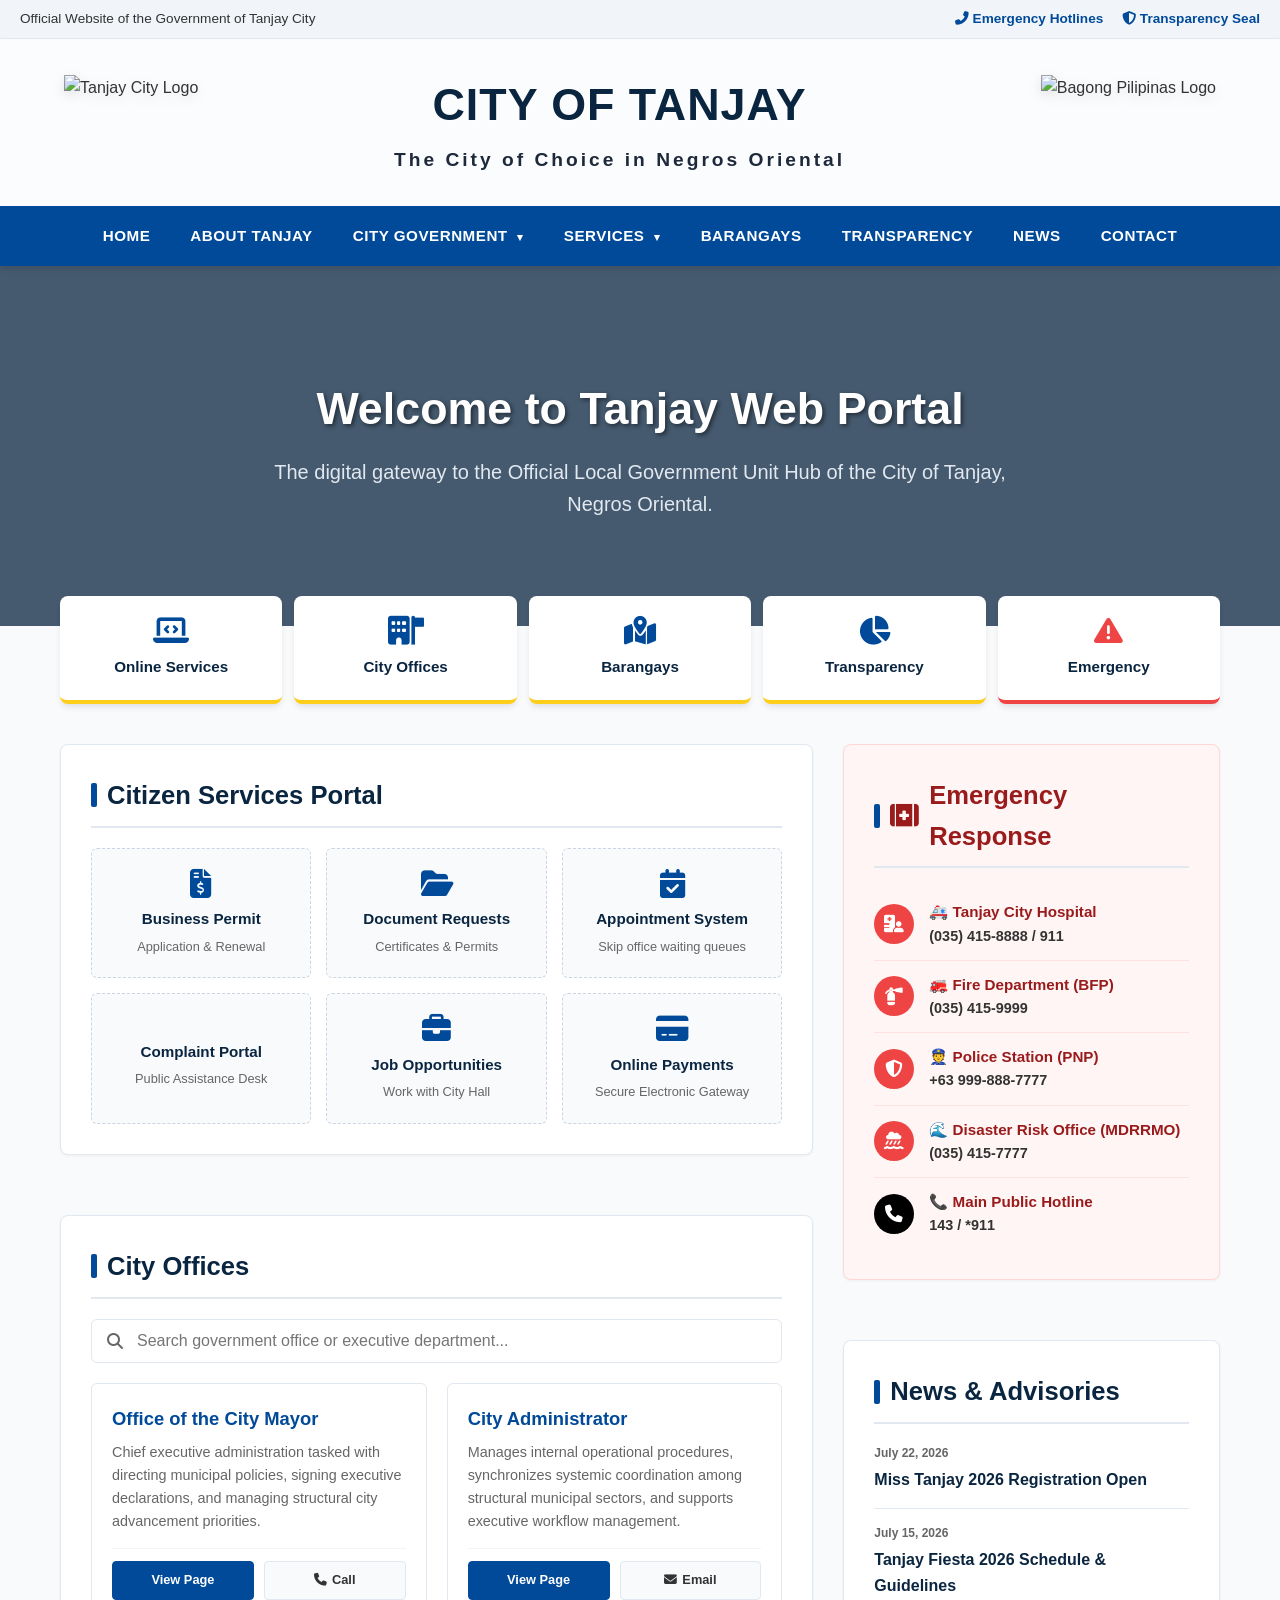
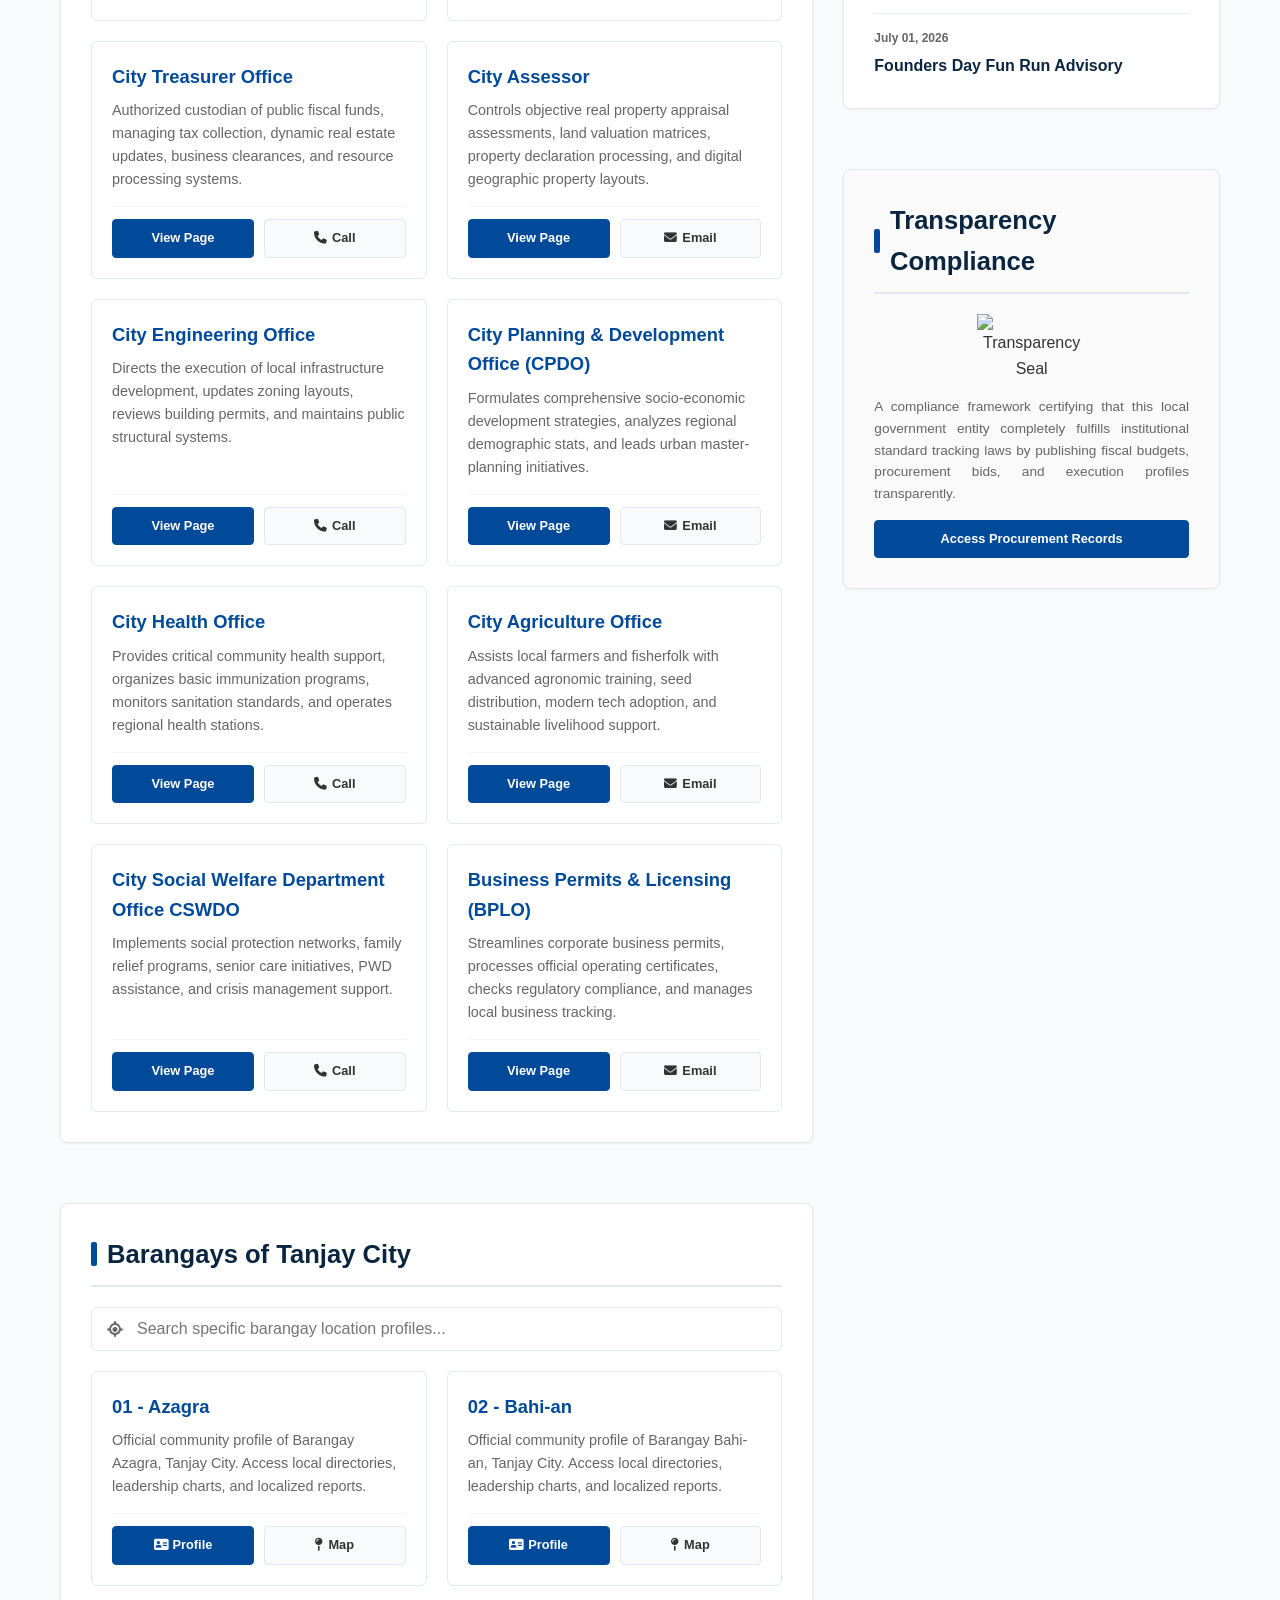
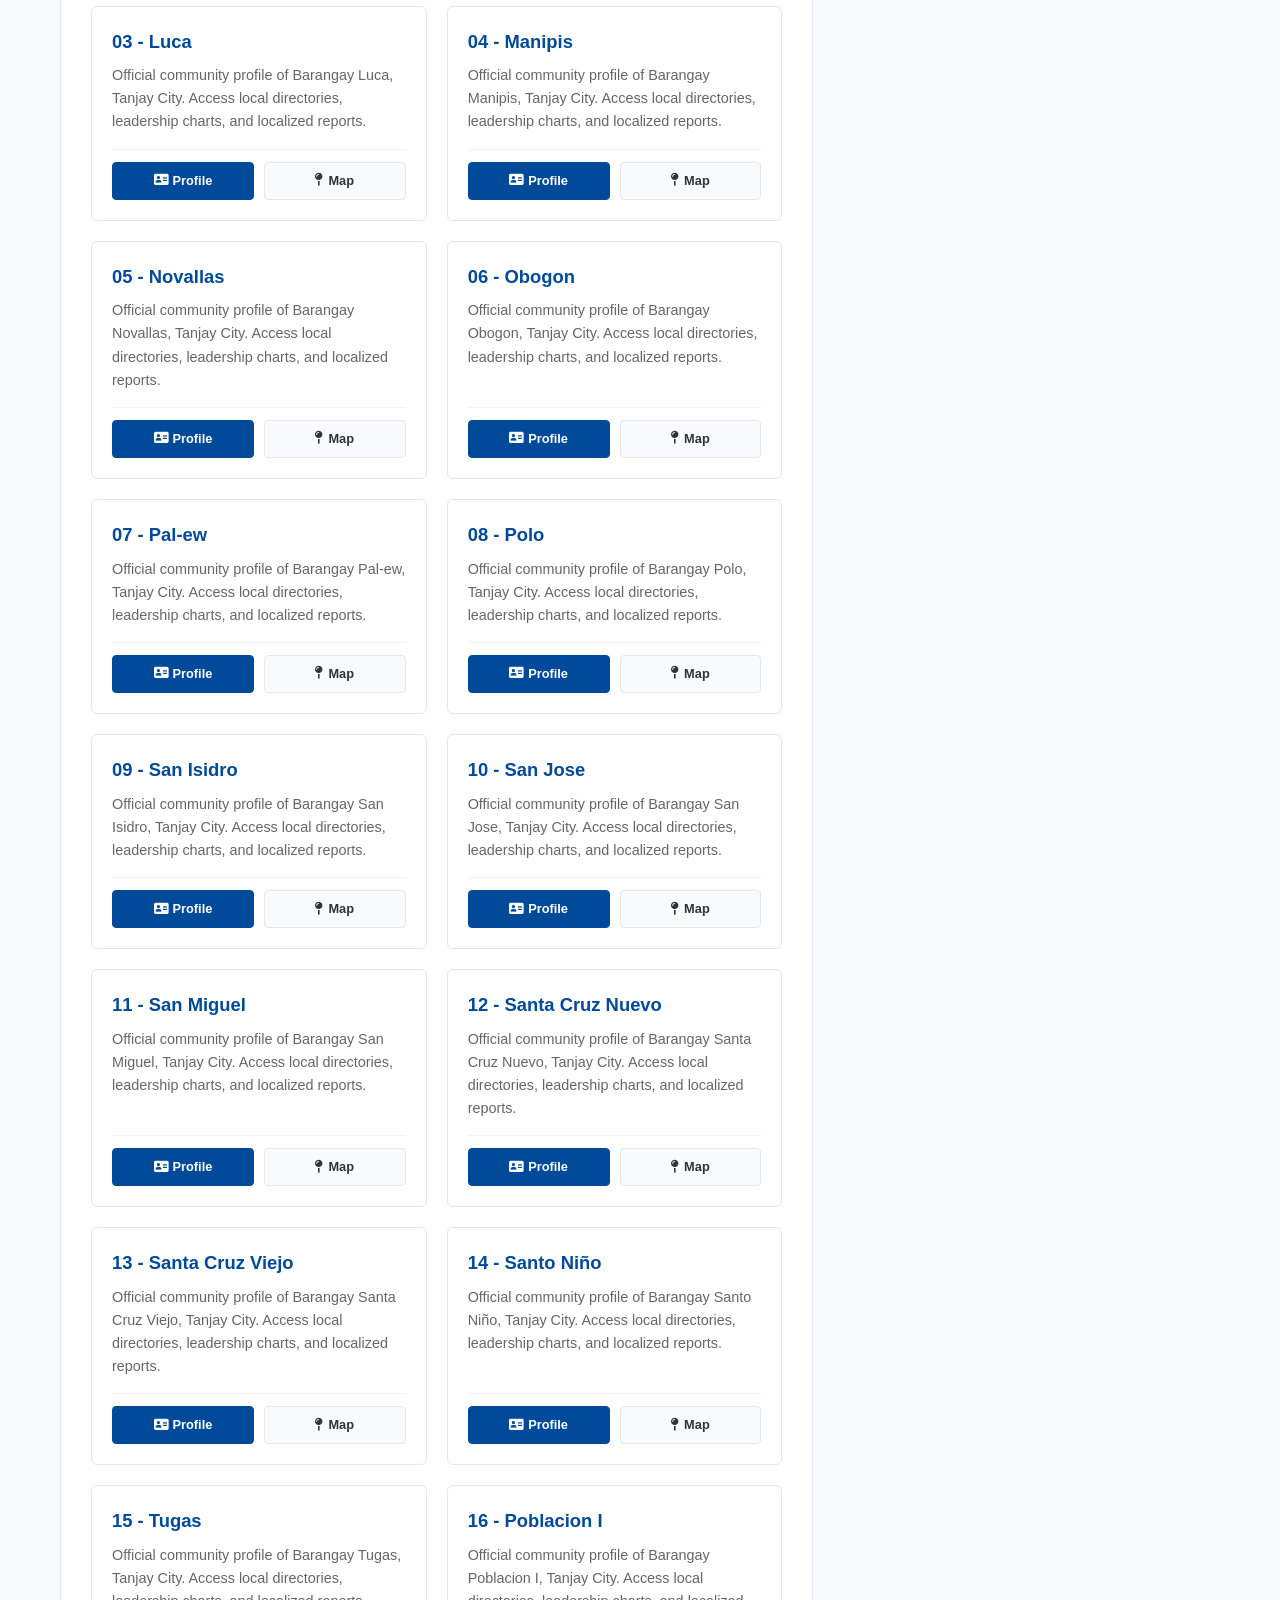
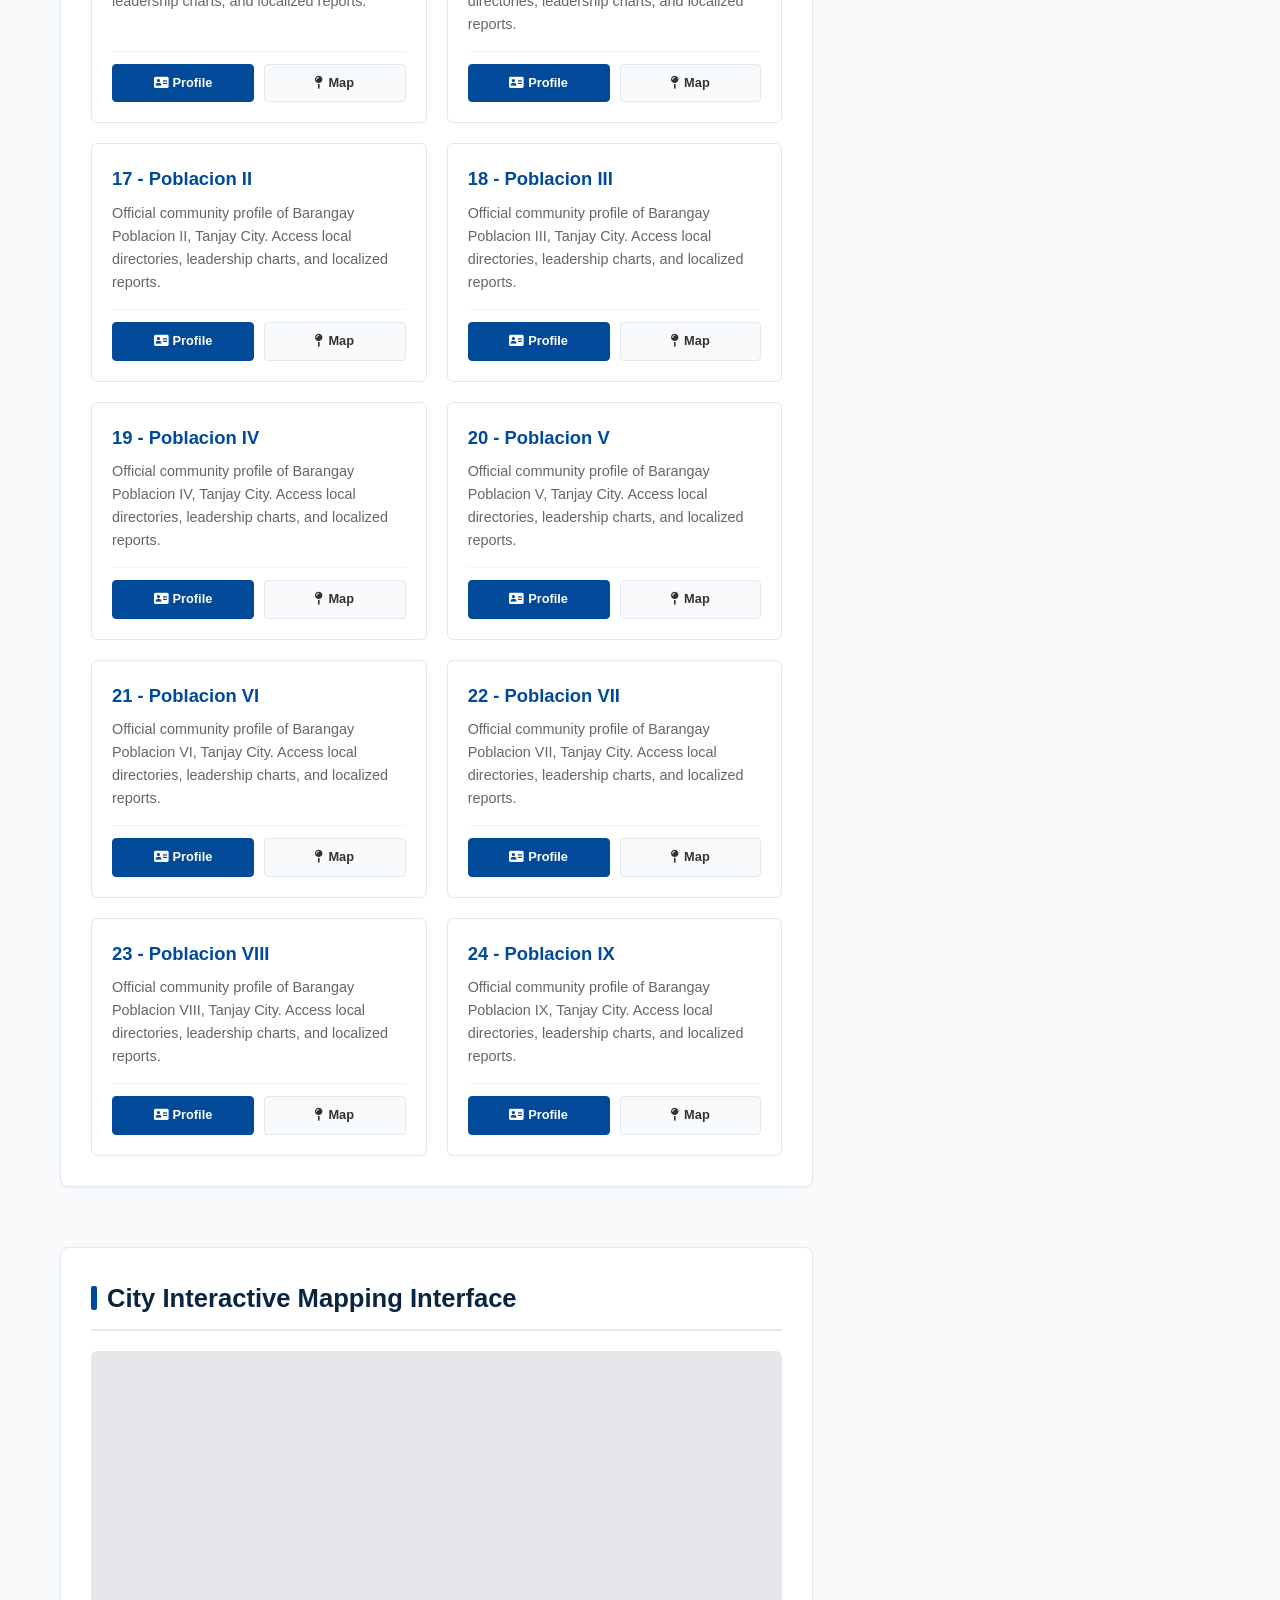
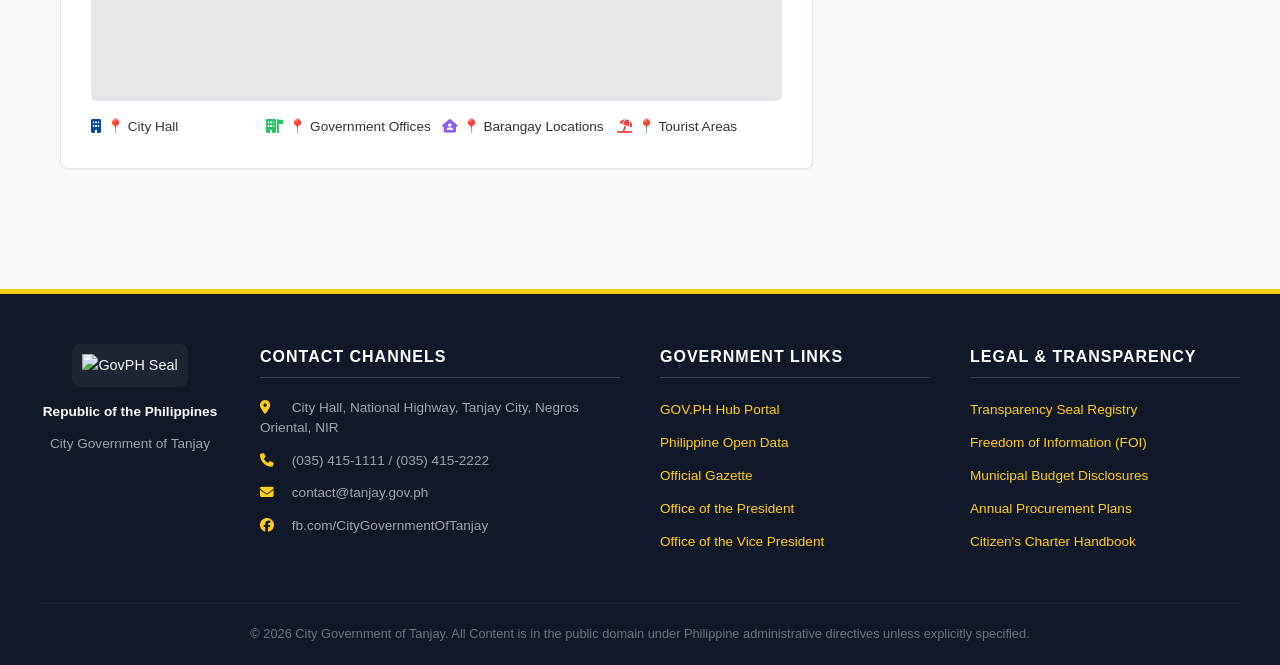
==== commit c600fdef: "Update index.html" ====
--- a/index.html
+++ b/index.html
@@ -172,7 +172,7 @@
 <body>
 
     <div class="utility-bar">
-        <div>Official Website of the City Government of Tanjay</div>
+        <div>Official Website of the Government of Tanjay City</div>
         <div class="utility-links">
             <a href="#emergency-section"><i class="fa-solid fa-phone-flip"></i> Emergency Hotlines</a>
             <a href="#transparency-seal"><i class="fa-solid fa-shield-halved"></i> Transparency Seal</a>
@@ -198,7 +198,7 @@
                 <a href="#" class="dropbtn">City Government <span class="arrow">&#9662;</span></a>
                 <div class="dropdown-content">
                     <a href="#" onclick="openDeptModal('Office of the City Mayor', 'Chief Executive Officer leading strategic development initiatives and civil execution updates across Tanjay.')">Mayor's Office</a>
-                    <a href="#offices-section">21 Offices & Departments</a>
+                    <a href="#offices-section"> Offices & Departments</a>
                     <a href="#" onclick="openDeptModal('City Council / Sangguniang Panlungsod', 'The legislative body responsible for enacting local ordinances, resolutions, and structural approvals.')">City Council</a>
                 </div>
             </li>
@@ -254,11 +254,11 @@
                         <h4>Document Requests</h4>
                         <p>Certificates & Permits</p>
                     </div>
-                    <div class="portal-item" onclick="openDeptModal('Real-Time Queue & Appointment Booking', 'Schedule on-site agency appointments or sign in directly to digital office lanes for expedited tracking.')">
-                        <i class="fa-solid fa-calendar-check"></i>
-                        <h4>Appointment System</h4>
-                        <p>Skip office waiting queues</p>
-                    </div>
+                    <div class="portal-item" onclick="openAppointmentModal()">
+    <i class="fa-solid fa-calendar-check"></i>
+    <h4>Appointment System</h4>
+    <p>Skip office waiting queues</p>
+</div>
                     <div class="portal-item" onclick="openDeptModal('Public Grievance and Complaint Form', 'Direct routing framework for localized dynamic reports, utility failure submissions, or policy suggestions.')">
                         <i class="fa-solid fa-comments-text"></i>
                         <h4>Complaint Portal</h4>
@@ -301,7 +301,7 @@
                         </div>
                     </div>
                     <div class="info-card office-node" data-name="city treasurer finance revenue collection tax">
-                        <h3>City Treasurer</h3>
+                        <h3>City Treasurer Office</h3>
                         <p>Authorized custodian of public fiscal funds, managing tax collection, dynamic real estate updates, business clearances, and resource processing systems.</p>
                         <div class="card-actions">
                             <span class="action-btn btn-primary" onclick="openDeptModal('City Treasurer Office', 'Financial tracking dashboard processing localized taxes, auxiliary community receipts, and legal fiscal documentation.')">View Page</span>
@@ -325,7 +325,7 @@
                         </div>
                     </div>
                     <div class="info-card office-node" data-name="city planning and development office cpdo master plan data project">
-                        <h3>City Planning & Development</h3>
+                        <h3>City Planning & Development Office (CPDO)</h3>
                         <p>Formulates comprehensive socio-economic development strategies, analyzes regional demographic stats, and leads urban master-planning initiatives.</p>
                         <div class="card-actions">
                             <span class="action-btn btn-primary" onclick="openDeptModal('CPDO Hub', 'Manages strategic geographic maps, economic trend analyses, and city-wide developmental blueprints.')">View Page</span>
@@ -349,7 +349,7 @@
                         </div>
                     </div>
                     <div class="info-card office-node" data-name="city social welfare office mswdo family relief support">
-                        <h3>City Social Welfare Office</h3>
+                        <h3>City Social Welfare Department Office CSWDO</h3>
                         <p>Implements social protection networks, family relief programs, senior care initiatives, PWD assistance, and crisis management support.</p>
                         <div class="card-actions">
                             <span class="action-btn btn-primary" onclick="openDeptModal('CSWDO Panel', 'Coordinates community outreach programs, emergency response resources, and protective social development services.')">View Page</span>
@@ -376,10 +376,9 @@
                 <div class="grid-cards" id="barangayContainer">
                     <script>
                         const brgys = [
-                            "Azagra", "Bahi", "Luca", "Novallas", "Balisong", "Batinguel", 
-                            "Bongalonan", "Calo", "Chapala", "Caridad", "Malalan", "Obogon", 
-                            "Pamplona", "Polo", "San Isidro", "San Jose", "San Miguel", "Santa Cruz", 
-                            "Santo Niño", "Simborio", "Tabuan", "Talaon", "Tugas", "Poblacion"
+                            "Azagra", "Bahi-an", "Luca", "Manipis", "Novallas", "Obogon", "Pal-ew", "Polo", "San Isidro", "San Jose", "San Miguel", "Santa Cruz Nuevo", 
+							"Santa Cruz Viejo", "Santo Niño", "Tugas", "Poblacion I", "Poblacion II", "Poblacion III", "Poblacion IV", "Poblacion V", "Poblacion VI",
+                            "Poblacion VII", "Poblacion VIII", "Poblacion IX"
                         ];
                         brgys.forEach((name, idx) => {
                             let padIdx = String(idx + 1).padStart(2, '0');
@@ -471,7 +470,7 @@
 
             <section id="transparency-seal" class="section-block" style="text-align: center; background: #fafafa;">
                 <h2 class="section-title" style="text-align: left;">Transparency Compliance</h2>
-                <img src="https://i.imgur.com/vXFYds0.png" alt="Transparency Seal" style="max-width: 110px; margin: 15px auto; display: block; filter: grayscale(20%);">
+                <img src="https://upload.wikimedia.org/wikipedia/en/thumb/0/0d/Philippine_Transparency_Seal.svg/330px-Philippine_Transparency_Seal.svg.png?_=20231028065532" alt="Transparency Seal" style="max-width: 110px; margin: 15px auto; display: block; filter: grayscale(20%);">
                 <p style="font-size: 0.85rem; color: var(--text-light); text-align: justify; margin-bottom: 15px;">
                     A compliance framework certifying that this local government entity completely fulfills institutional standard tracking laws by publishing fiscal budgets, procurement bids, and execution profiles transparently.
                 </p>
@@ -491,13 +490,13 @@
     <footer id="contact-footer">
         <div class="footer-grid">
             <div class="footer-col" style="text-align: center;">
-                <img src="https://www.bayawancity.gov.ph/_images/republika.webp" alt="GovPH Seal" class="gov-seal">
+                <img src="https://upload.wikimedia.org/wikipedia/commons/thumb/8/84/Coat_of_arms_of_the_Philippines.svg/250px-Coat_of_arms_of_the_Philippines.svg.png" alt="GovPH Seal" class="gov-seal">
                 <p style="margin-top: 15px; color: var(--white); font-weight: bold;">Republic of the Philippines</p>
                 <p>City Government of Tanjay</p>
             </div>
             <div class="footer-col footer-contact-info">
                 <h4>Contact Channels</h4>
-                <p><i class="fa-solid fa-location-dot"></i> City Hall, National Highway, Tanjay City, Negros Oriental, Region VII</p>
+                <p><i class="fa-solid fa-location-dot"></i> City Hall, National Highway, Tanjay City, Negros Oriental, NIR</p>
                 <p><i class="fa-solid fa-phone"></i> (035) 415-1111 / (035) 415-2222</p>
                 <p><i class="fa-solid fa-envelope"></i> contact@tanjay.gov.ph</p>
                 <p><i class="fa-brands fa-facebook"></i> fb.com/CityGovernmentOfTanjay</p>
@@ -566,14 +565,7 @@
             const container = document.getElementById('modalBodyContainer');
             container.innerHTML = `
                 <h3>${title}</h3>
-                <p style="color:#475569; margin-bottom: 20px; line-height:1.7;">${description}</p>
-                <div style="background:#f8fafc; padding:15px; border-radius:6px; border:1px solid #e2e8f0; text-align:left; font-size:0.85rem; margin-bottom:20px;">
-                    <p style="margin-bottom:6px;"><strong><i class="fa-solid fa-clock" style="color:var(--primary)"></i> Office Hours:</strong> 8:00 AM - 5:00 PM (Monday - Friday)</p>
-                    <p style="margin-bottom:6px;"><strong><i class="fa-solid fa-file-shield" style="color:var(--success)"></i> Status:</strong> Production Ready / Citizen's Charter Compliant</p>
-                    <p><strong><i class="fa-solid fa-circle-info" style="color:var(--accent)"></i> Requirements:</strong> Valid Identification Card or transaction processing routing tracking reference code.</p>
-                </div>
-                <button class="action-btn btn-primary" style="width:100%; padding:12px;" onclick="closeDeptModal()">Proceed with Application Services</button>
-            `;
+                <p style="color:#475569; margin-bottom: 20px; line-height:1.7;">${description}</p>        `
             modal.style.display = "flex";
         }
 
@@ -587,6 +579,43 @@
                 closeDeptModal();
             }
         }
+		// Custom Appointment Modal featuring specific action cards
+function openAppointmentModal() {
+    const title = 'Real-Time Queue & Appointment Booking';
+    const description = `
+        Schedule on-site agency appointments or sign in directly to digital office lanes for expedited tracking.
+        
+        <!-- Interactive Link Cards -->
+        <div style="display: flex; gap: 15px; margin-top: 25px; flex-wrap: wrap;">
+            
+            <!-- Card 1: Check In -->
+            <a href="https://script.google.com/macros/s/AKfycbyDTD_H4r44m_YBBRJgT4zbfF492GjDjPJpaq6e3dwmfSmiAVo1jAPCgNR4InbWhKlqfQ/exec" 
+               target="_blank" 
+               style="flex: 1; min-width: 150px; padding: 20px; background: #f8fafc; border: 2px solid var(--primary); border-radius: 8px; text-align: center; color: var(--primary); transition: all 0.3s; text-decoration: none;" 
+               onmouseover="this.style.background='var(--primary)'; this.style.color='var(--white)';" 
+               onmouseout="this.style.background='#f8fafc'; this.style.color='var(--primary)';">
+                <i class="fa-solid fa-qrcode" style="font-size: 2rem; margin-bottom: 12px; display: block;"></i>
+                <h4 style="margin: 0; font-size: 1.05rem;">1. Check In</h4>
+                <span style="font-size: 0.8rem; opacity: 0.8;">Get your queue number</span>
+            </a>
+
+            <!-- Card 2: Monitor Queue -->
+            <a href="https://script.google.com/macros/s/AKfycbyDTD_H4r44m_YBBRJgT4zbfF492GjDjPJpaq6e3dwmfSmiAVo1jAPCgNR4InbWhKlqfQ/exec?page=monitor" 
+               target="_blank" 
+               style="flex: 1; min-width: 150px; padding: 20px; background: #f8fafc; border: 2px solid var(--accent); border-radius: 8px; text-align: center; color: var(--primary-dark); transition: all 0.3s; text-decoration: none;" 
+               onmouseover="this.style.background='var(--accent)'; this.style.color='var(--primary-dark)';" 
+               onmouseout="this.style.background='#f8fafc'; this.style.color='var(--primary-dark)';">
+                <i class="fa-solid fa-users-viewfinder" style="font-size: 2rem; margin-bottom: 12px; display: block;"></i>
+                <h4 style="margin: 0; font-size: 1.05rem;">2. Monitor Queue</h4>
+                <span style="font-size: 0.8rem; opacity: 0.8;">View current serving</span>
+            </a>
+            
+        </div>
+    `;
+    
+    // Push the title and custom HTML description to the existing modal router
+    openDeptModal(title, description);
+}
     </script>
 </body>
 </html>
